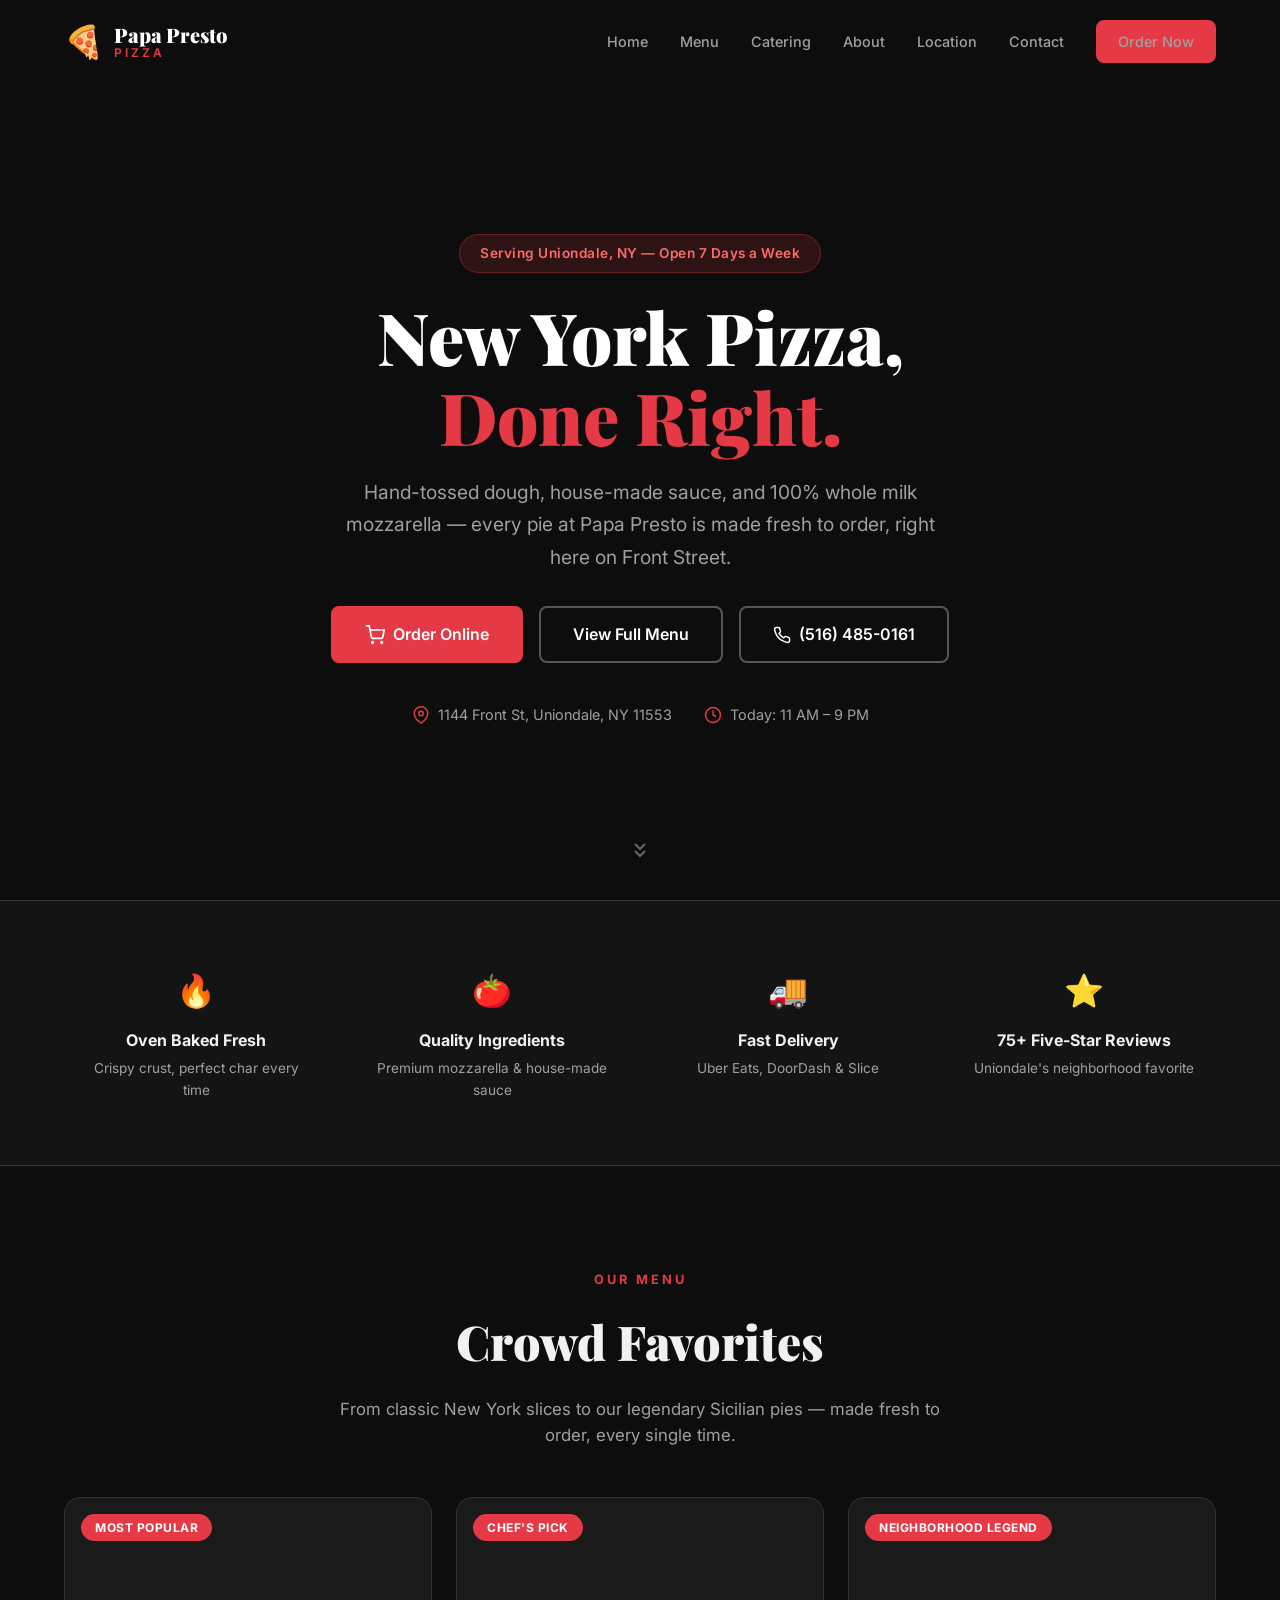
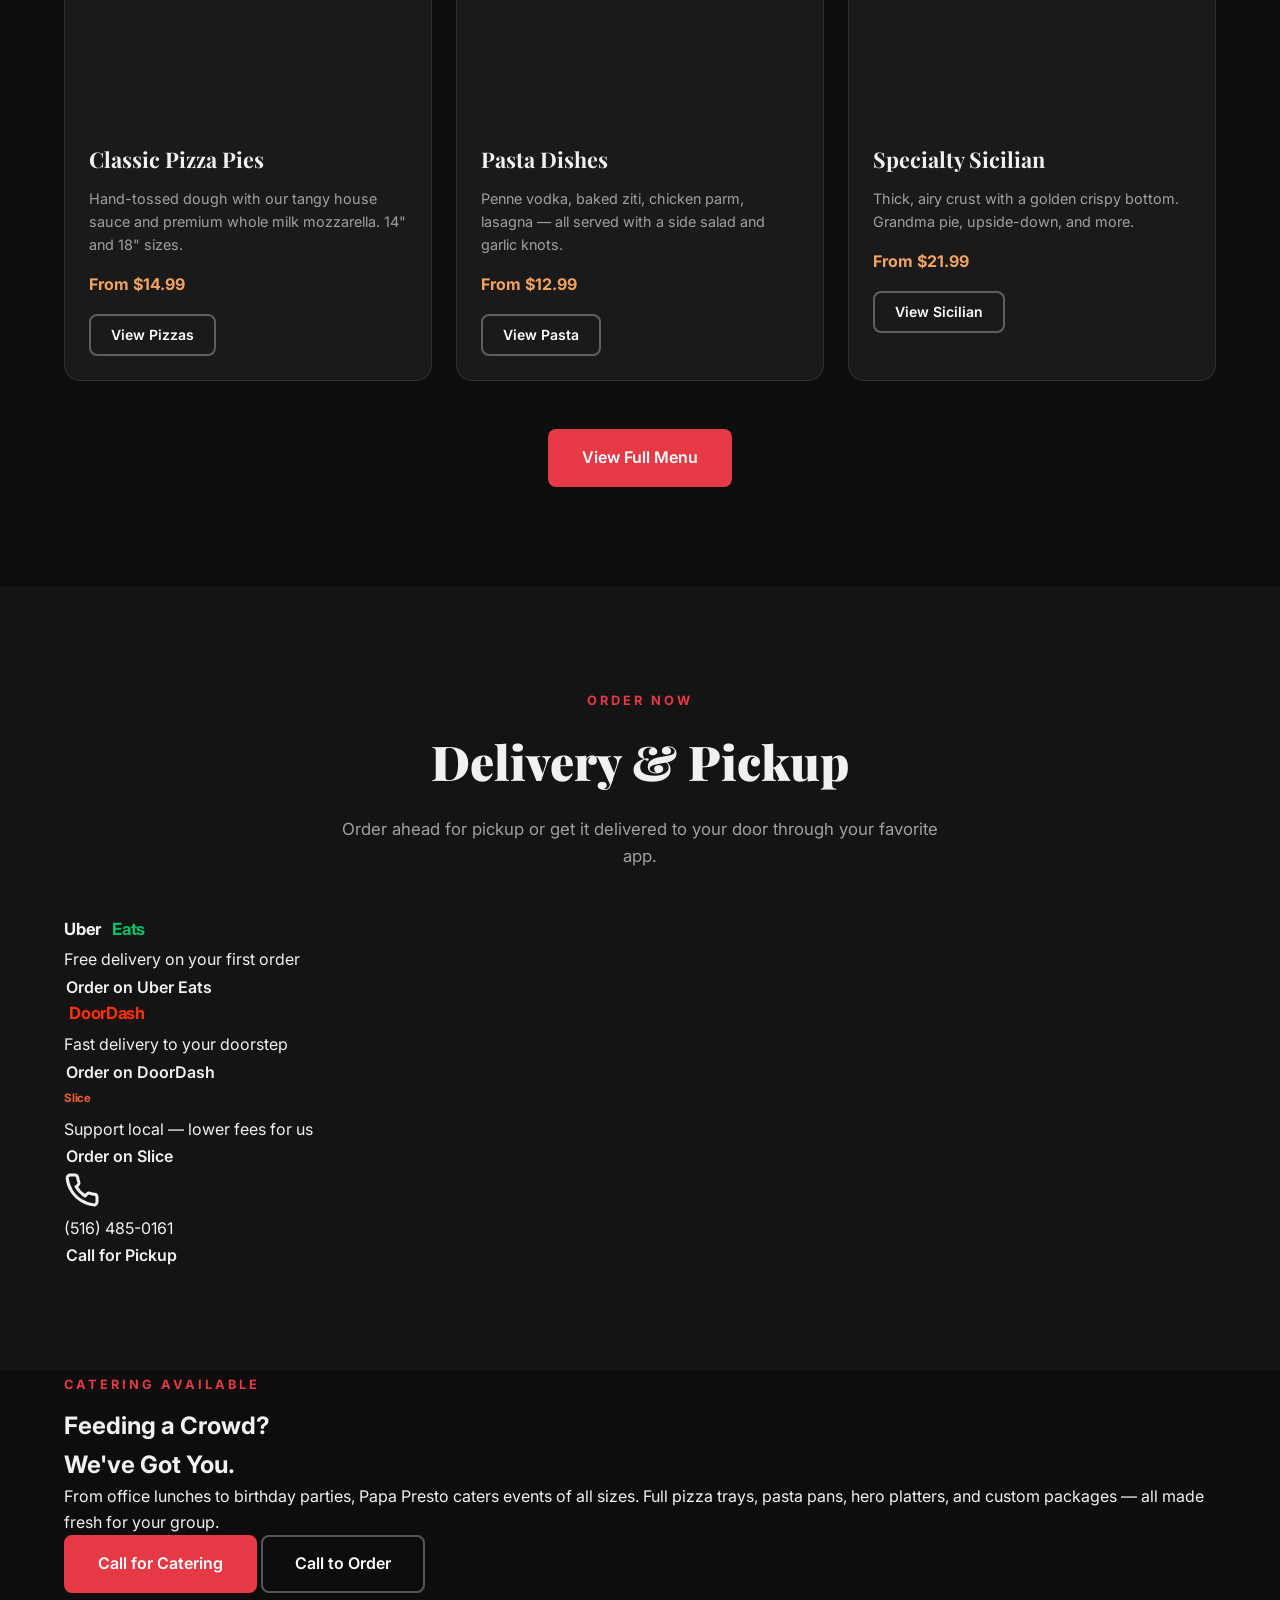
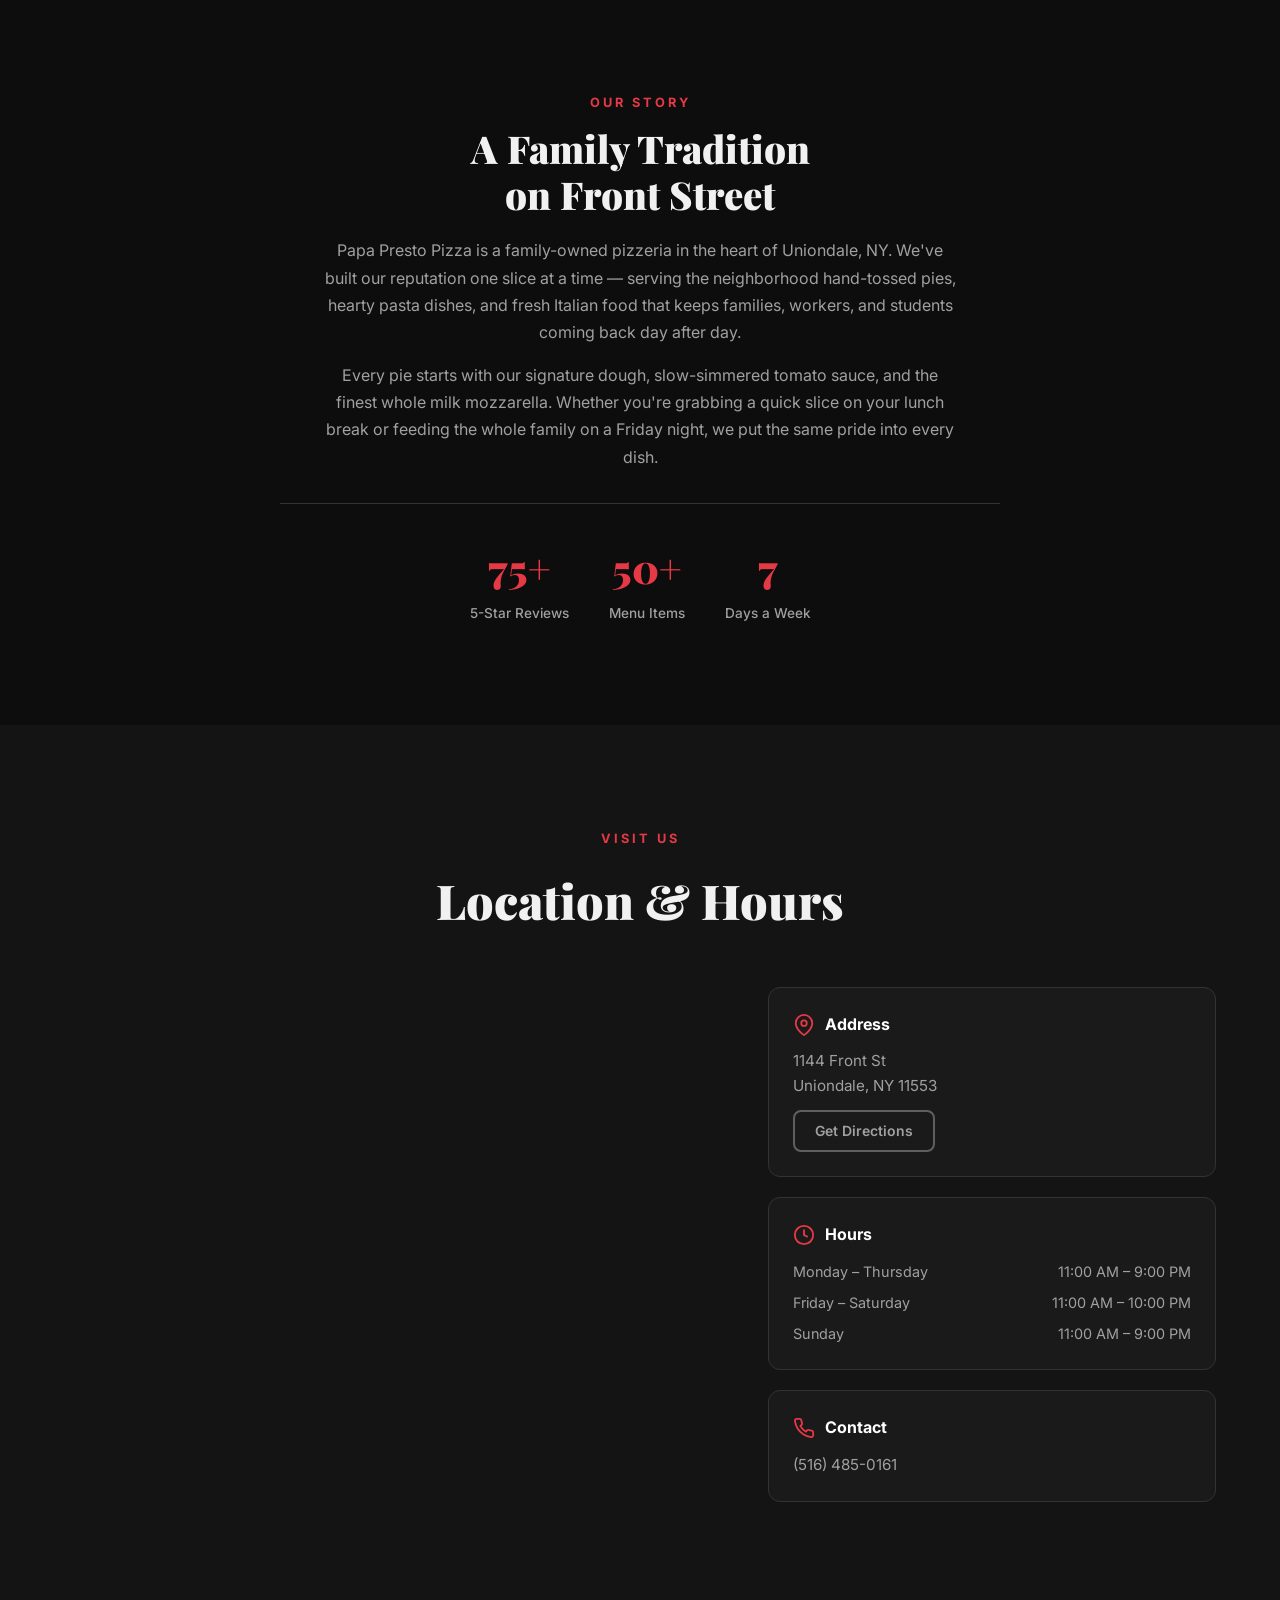
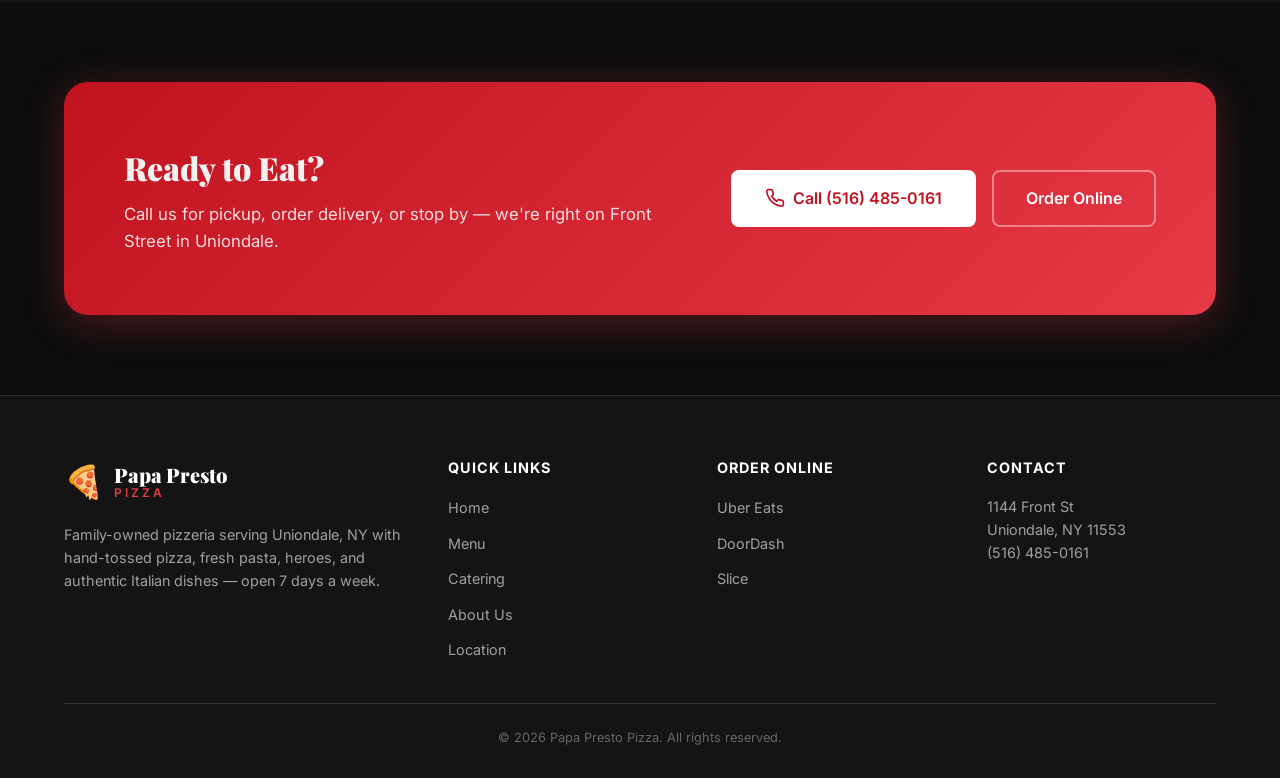
==== index.html @ 97597240 "Use local images for garlic knots, fried calamari, and cheese pizza - Garlic Knots (menu): images/IM" ====
<!DOCTYPE html>
<html lang="en">
<head>
    <meta charset="UTF-8">
    <meta name="viewport" content="width=device-width, initial-scale=1.0">
    <title>Papa Presto Pizza | Best Pizza in Uniondale, NY</title>
    <meta name="description" content="Papa Presto Pizza in Uniondale, NY — hand-tossed pizza, fresh pasta, calzones, heroes & more. Order online for pickup or delivery. Open 7 days a week.">
    <meta name="keywords" content="pizza, Uniondale, NY, Papa Presto, Italian food, delivery, pasta, calzones, heroes, best pizza Long Island, catering Uniondale">
    <meta name="robots" content="index, follow">
    <link rel="canonical" href="https://www.papaprestopizza.com/">

    <!-- Open Graph -->
    <meta property="og:title" content="Papa Presto Pizza | Best Pizza in Uniondale, NY">
    <meta property="og:description" content="Hand-tossed pizza, fresh pasta, and authentic Italian dishes. Order online for pickup or delivery.">
    <meta property="og:type" content="restaurant">
    <meta property="og:url" content="https://www.papaprestopizza.com/">
    <meta property="og:locale" content="en_US">

    <!-- Schema.org structured data -->
    <script type="application/ld+json">
    {
        "@context": "https://schema.org",
        "@type": "Restaurant",
        "name": "Papa Presto Pizza",
        "image": "",
        "address": {
            "@type": "PostalAddress",
            "streetAddress": "1144 Front St",
            "addressLocality": "Uniondale",
            "addressRegion": "NY",
            "postalCode": "11553",
            "addressCountry": "US"
        },
        "telephone": "+1-516-485-0161",
        "url": "https://www.papaprestopizza.com",
        "servesCuisine": ["Pizza", "Italian"],
        "priceRange": "$$",
        "openingHoursSpecification": [
            { "@type": "OpeningHoursSpecification", "dayOfWeek": ["Monday","Tuesday","Wednesday","Thursday"], "opens": "11:00", "closes": "21:00" },
            { "@type": "OpeningHoursSpecification", "dayOfWeek": ["Friday","Saturday"], "opens": "11:00", "closes": "22:00" },
            { "@type": "OpeningHoursSpecification", "dayOfWeek": "Sunday", "opens": "11:00", "closes": "21:00" }
        ],
        "hasMenu": "https://www.papaprestopizza.com/menu.html"
    }
    </script>

    <!-- Fonts -->
    <link rel="preconnect" href="https://fonts.googleapis.com">
    <link rel="preconnect" href="https://fonts.gstatic.com" crossorigin>
    <link href="https://fonts.googleapis.com/css2?family=Playfair+Display:wght@700;900&family=Inter:wght@400;500;600;700&display=swap" rel="stylesheet">

    <link rel="stylesheet" href="css/styles.css">
</head>
<body>

    <!-- Navigation -->
    <nav class="navbar" id="navbar">
        <div class="container nav-container">
            <a href="index.html" class="logo">
                <span class="logo-icon">&#127829;</span>
                <div class="logo-text">
                    <span class="logo-name">Papa Presto</span>
                    <span class="logo-tagline">Pizza</span>
                </div>
            </a>
            <button class="nav-toggle" id="navToggle" aria-label="Toggle navigation">
                <span></span><span></span><span></span>
            </button>
            <ul class="nav-links" id="navLinks">
                <li><a href="#home">Home</a></li>
                <li><a href="menu.html">Menu</a></li>
                <li><a href="catering.html">Catering</a></li>
                <li><a href="#about">About</a></li>
                <li><a href="#location">Location</a></li>
                <li><a href="#contact">Contact</a></li>
                <li><a href="#order" class="btn btn-primary btn-sm">Order Now</a></li>
            </ul>
        </div>
    </nav>

    <!-- Hero Section -->
    <header class="hero" id="home">
        <div class="hero-overlay"></div>
        <div class="container hero-content">
            <span class="hero-badge">Serving Uniondale, NY &mdash; Open 7 Days a Week</span>
            <h1>New York Pizza,<br><span class="text-accent">Done Right.</span></h1>
            <p class="hero-subtitle">Hand-tossed dough, house-made sauce, and 100% whole milk mozzarella &mdash; every pie at Papa Presto is made fresh to order, right here on Front Street.</p>
            <div class="hero-actions">
                <a href="#order" class="btn btn-primary btn-lg">
                    <svg width="20" height="20" viewBox="0 0 24 24" fill="none" stroke="currentColor" stroke-width="2"><circle cx="9" cy="21" r="1"/><circle cx="20" cy="21" r="1"/><path d="M1 1h4l2.68 13.39a2 2 0 0 0 2 1.61h9.72a2 2 0 0 0 2-1.61L23 6H6"/></svg>
                    Order Online
                </a>
                <a href="menu.html" class="btn btn-outline btn-lg">View Full Menu</a>
                <a href="tel:+15164850161" class="btn btn-outline btn-lg btn-phone-hero">
                    <svg width="18" height="18" viewBox="0 0 24 24" fill="none" stroke="currentColor" stroke-width="2"><path d="M22 16.92v3a2 2 0 0 1-2.18 2 19.79 19.79 0 0 1-8.63-3.07 19.5 19.5 0 0 1-6-6 19.79 19.79 0 0 1-3.07-8.67A2 2 0 0 1 4.11 2h3a2 2 0 0 1 2 1.72c.127.96.361 1.903.7 2.81a2 2 0 0 1-.45 2.11L8.09 9.91a16 16 0 0 0 6 6l1.27-1.27a2 2 0 0 1 2.11-.45c.907.339 1.85.573 2.81.7A2 2 0 0 1 22 16.92z"/></svg>
                    (516) 485-0161
                </a>
            </div>
            <div class="hero-info">
                <div class="hero-info-item">
                    <svg width="18" height="18" viewBox="0 0 24 24" fill="none" stroke="currentColor" stroke-width="2"><path d="M21 10c0 7-9 13-9 13s-9-6-9-13a9 9 0 0 1 18 0z"/><circle cx="12" cy="10" r="3"/></svg>
                    <span>1144 Front St, Uniondale, NY 11553</span>
                </div>
                <div class="hero-info-item">
                    <svg width="18" height="18" viewBox="0 0 24 24" fill="none" stroke="currentColor" stroke-width="2"><circle cx="12" cy="12" r="10"/><polyline points="12 6 12 12 16 14"/></svg>
                    <span>Today: 11 AM &ndash; 9 PM</span>
                </div>
            </div>
        </div>
        <div class="hero-scroll">
            <svg width="24" height="24" viewBox="0 0 24 24" fill="none" stroke="currentColor" stroke-width="2"><path d="M7 13l5 5 5-5M7 6l5 5 5-5"/></svg>
        </div>
    </header>

    <!-- Features Strip -->
    <section class="features-strip">
        <div class="container">
            <div class="features-grid">
                <div class="feature-item">
                    <div class="feature-icon">&#128293;</div>
                    <h3>Oven Baked Fresh</h3>
                    <p>Crispy crust, perfect char every time</p>
                </div>
                <div class="feature-item">
                    <div class="feature-icon">&#127813;</div>
                    <h3>Quality Ingredients</h3>
                    <p>Premium mozzarella &amp; house-made sauce</p>
                </div>
                <div class="feature-item">
                    <div class="feature-icon">&#128666;</div>
                    <h3>Fast Delivery</h3>
                    <p>Uber Eats, DoorDash &amp; Slice</p>
                </div>
                <div class="feature-item">
                    <div class="feature-icon">&#11088;</div>
                    <h3>75+ Five-Star Reviews</h3>
                    <p>Uniondale's neighborhood favorite</p>
                </div>
            </div>
        </div>
    </section>

    <!-- Menu Highlights -->
    <section class="menu-highlights" id="menu-highlights">
        <div class="container">
            <div class="section-header">
                <span class="section-label">Our Menu</span>
                <h2>Crowd Favorites</h2>
                <p>From classic New York slices to our legendary Sicilian pies &mdash; made fresh to order, every single time.</p>
            </div>
            <div class="menu-categories">
                <div class="menu-card">
                    <div class="menu-card-image" style="background-image: url('images/IMG_0422.jpeg');">
                        <span class="menu-card-badge">Most Popular</span>
                    </div>
                    <div class="menu-card-body">
                        <h3>Classic Pizza Pies</h3>
                        <p>Hand-tossed dough with our tangy house sauce and premium whole milk mozzarella. 14" and 18" sizes.</p>
                        <span class="menu-card-price">From $14.99</span>
                        <a href="menu.html#pizza" class="btn btn-outline btn-sm">View Pizzas</a>
                    </div>
                </div>
                <div class="menu-card">
                    <div class="menu-card-image" style="background-image: url('https://images.unsplash.com/photo-1563379926898-05f4575a45d8?w=800&q=80');">
                        <span class="menu-card-badge">Chef's Pick</span>
                    </div>
                    <div class="menu-card-body">
                        <h3>Pasta Dishes</h3>
                        <p>Penne vodka, baked ziti, chicken parm, lasagna &mdash; all served with a side salad and garlic knots.</p>
                        <span class="menu-card-price">From $12.99</span>
                        <a href="menu.html#pasta" class="btn btn-outline btn-sm">View Pasta</a>
                    </div>
                </div>
                <div class="menu-card">
                    <div class="menu-card-image" style="background-image: url('https://images.unsplash.com/photo-1593504049359-74330189a345?w=800&q=80');">
                        <span class="menu-card-badge">Neighborhood Legend</span>
                    </div>
                    <div class="menu-card-body">
                        <h3>Specialty Sicilian</h3>
                        <p>Thick, airy crust with a golden crispy bottom. Grandma pie, upside-down, and more.</p>
                        <span class="menu-card-price">From $21.99</span>
                        <a href="menu.html#sicilian" class="btn btn-outline btn-sm">View Sicilian</a>
                    </div>
                </div>
            </div>
            <div class="section-cta">
                <a href="menu.html" class="btn btn-primary btn-lg">View Full Menu</a>
            </div>
        </div>
    </section>

    <!-- Order / Delivery Section -->
    <section class="order-section" id="order">
        <div class="container">
            <div class="section-header">
                <span class="section-label">Order Now</span>
                <h2>Delivery &amp; Pickup</h2>
                <p>Order ahead for pickup or get it delivered to your door through your favorite app.</p>
            </div>
            <div class="delivery-grid">
                <!-- Uber Eats -->
                <a href="https://www.ubereats.com/store/papa-presto-pizza/LBD8Xmi5UZSV1vU9aQ_vgA" target="_blank" rel="noopener noreferrer" class="delivery-card">
                    <div class="delivery-card-logo">
                        <svg viewBox="0 0 200 34" width="130" height="22" fill="currentColor" class="logo-ubereats">
                            <text x="0" y="26" font-family="Inter, Arial, sans-serif" font-weight="700" font-size="26" letter-spacing="-0.5">Uber </text>
                            <text x="74" y="26" font-family="Inter, Arial, sans-serif" font-weight="700" font-size="26" fill="#06C167" letter-spacing="-0.5">Eats</text>
                        </svg>
                    </div>
                    <p class="delivery-card-desc">Free delivery on your first order</p>
                    <span class="btn btn-delivery btn-ubereats">Order on Uber Eats</span>
                </a>
                <!-- DoorDash -->
                <a href="https://www.doordash.com/store/papa-presto-pizza-uniondale-23160508/" target="_blank" rel="noopener noreferrer" class="delivery-card">
                    <div class="delivery-card-logo">
                        <svg viewBox="0 0 200 34" width="140" height="22" fill="currentColor" class="logo-doordash">
                            <text x="0" y="26" font-family="Inter, Arial, sans-serif" font-weight="700" font-size="26" fill="#FF3008" letter-spacing="-0.5">DoorDash</text>
                        </svg>
                    </div>
                    <p class="delivery-card-desc">Fast delivery to your doorstep</p>
                    <span class="btn btn-delivery btn-doordash">Order on DoorDash</span>
                </a>
                <!-- Slice -->
                <a href="https://slicelife.com/restaurants/ny/uniondale/11553/papa-presto-pizza/menu" target="_blank" rel="noopener noreferrer" class="delivery-card">
                    <div class="delivery-card-logo">
                        <svg viewBox="0 0 200 34" width="90" height="22" fill="currentColor" class="logo-slice">
                            <text x="0" y="26" font-family="Inter, Arial, sans-serif" font-weight="700" font-size="26" fill="#E8602C" letter-spacing="-0.5">Slice</text>
                        </svg>
                    </div>
                    <p class="delivery-card-desc">Support local &mdash; lower fees for us</p>
                    <span class="btn btn-delivery btn-slice">Order on Slice</span>
                </a>
                <!-- Call / Pickup -->
                <a href="tel:+15164850161" class="delivery-card delivery-card--phone">
                    <div class="delivery-card-logo">
                        <svg width="36" height="36" viewBox="0 0 24 24" fill="none" stroke="currentColor" stroke-width="2" class="logo-phone"><path d="M22 16.92v3a2 2 0 0 1-2.18 2 19.79 19.79 0 0 1-8.63-3.07 19.5 19.5 0 0 1-6-6 19.79 19.79 0 0 1-3.07-8.67A2 2 0 0 1 4.11 2h3a2 2 0 0 1 2 1.72c.127.96.361 1.903.7 2.81a2 2 0 0 1-.45 2.11L8.09 9.91a16 16 0 0 0 6 6l1.27-1.27a2 2 0 0 1 2.11-.45c.907.339 1.85.573 2.81.7A2 2 0 0 1 22 16.92z"/></svg>
                    </div>
                    <p class="delivery-card-phone-number">(516) 485-0161</p>
                    <span class="btn btn-delivery btn-phone">Call for Pickup</span>
                </a>
            </div>
        </div>
    </section>

    <!-- Catering Highlight -->
    <section class="catering-highlight">
        <div class="container">
            <div class="catering-highlight-inner">
                <div class="catering-highlight-img" style="background-image: url('https://images.unsplash.com/photo-1504754524776-8f4f37790ca0?w=900&q=80');"></div>
                <div class="catering-highlight-content">
                    <span class="section-label">Catering Available</span>
                    <h2>Feeding a Crowd?<br>We've Got You.</h2>
                    <p>From office lunches to birthday parties, Papa Presto caters events of all sizes. Full pizza trays, pasta pans, hero platters, and custom packages &mdash; all made fresh for your group.</p>
                    <div class="catering-highlight-actions">
                        <a href="tel:+15164850161" class="btn btn-primary btn-lg">Call for Catering</a>
                        <a href="tel:+15164850161" class="btn btn-outline btn-lg">Call to Order</a>
                    </div>
                </div>
            </div>
        </div>
    </section>

    <!-- About Section -->
    <section class="about-section" id="about">
        <div class="container">
            <div class="about-content about-content--centered">
                <span class="section-label">Our Story</span>
                <h2>A Family Tradition<br>on Front Street</h2>
                <p>Papa Presto Pizza is a family-owned pizzeria in the heart of Uniondale, NY. We've built our reputation one slice at a time &mdash; serving the neighborhood hand-tossed pies, hearty pasta dishes, and fresh Italian food that keeps families, workers, and students coming back day after day.</p>
                <p>Every pie starts with our signature dough, slow-simmered tomato sauce, and the finest whole milk mozzarella. Whether you're grabbing a quick slice on your lunch break or feeding the whole family on a Friday night, we put the same pride into every dish.</p>
                <div class="about-stats">
                    <div class="stat">
                        <span class="stat-number">75+</span>
                        <span class="stat-label">5-Star Reviews</span>
                    </div>
                    <div class="stat">
                        <span class="stat-number">50+</span>
                        <span class="stat-label">Menu Items</span>
                    </div>
                    <div class="stat">
                        <span class="stat-number">7</span>
                        <span class="stat-label">Days a Week</span>
                    </div>
                </div>
            </div>
        </div>
    </section>

    <!-- Location & Hours -->
    <section class="location-section" id="location">
        <div class="container">
            <div class="section-header">
                <span class="section-label">Visit Us</span>
                <h2>Location &amp; Hours</h2>
            </div>
            <div class="location-grid">
                <div class="location-map">
                    <iframe
                        src="https://www.google.com/maps/embed?pb=!1m18!1m12!1m3!1d3022.8!2d-73.5935!3d40.7005!2m3!1f0!2f0!3f0!3m2!1i1024!2i768!4f13.1!3m3!1m2!1s0x89c27e3c2b4c1a3d%3A0x4e2f2b3c4d5e6f7a!2s1144+Front+St%2C+Uniondale%2C+NY+11553!5e0!3m2!1sen!2sus!4v1700000000000!5m2!1sen!2sus"
                        width="100%" height="100%" style="border:0; border-radius: 16px;" allowfullscreen="" loading="lazy"
                        referrerpolicy="no-referrer-when-downgrade"
                        title="Papa Presto Pizza location on Google Maps">
                    </iframe>
                </div>
                <div class="location-info">
                    <div class="info-card">
                        <h3>
                            <svg width="22" height="22" viewBox="0 0 24 24" fill="none" stroke="currentColor" stroke-width="2"><path d="M21 10c0 7-9 13-9 13s-9-6-9-13a9 9 0 0 1 18 0z"/><circle cx="12" cy="10" r="3"/></svg>
                            Address
                        </h3>
                        <p>1144 Front St<br>Uniondale, NY 11553</p>
                        <a href="https://www.google.com/maps/dir//1144+Front+St,+Uniondale,+NY+11553" target="_blank" rel="noopener noreferrer" class="btn btn-outline btn-sm">Get Directions</a>
                    </div>
                    <div class="info-card">
                        <h3>
                            <svg width="22" height="22" viewBox="0 0 24 24" fill="none" stroke="currentColor" stroke-width="2"><circle cx="12" cy="12" r="10"/><polyline points="12 6 12 12 16 14"/></svg>
                            Hours
                        </h3>
                        <div class="hours-list">
                            <div class="hours-row">
                                <span>Monday &ndash; Thursday</span>
                                <span>11:00 AM &ndash; 9:00 PM</span>
                            </div>
                            <div class="hours-row">
                                <span>Friday &ndash; Saturday</span>
                                <span>11:00 AM &ndash; 10:00 PM</span>
                            </div>
                            <div class="hours-row">
                                <span>Sunday</span>
                                <span>11:00 AM &ndash; 9:00 PM</span>
                            </div>
                        </div>
                    </div>
                    <div class="info-card">
                        <h3>
                            <svg width="22" height="22" viewBox="0 0 24 24" fill="none" stroke="currentColor" stroke-width="2"><path d="M22 16.92v3a2 2 0 0 1-2.18 2 19.79 19.79 0 0 1-8.63-3.07 19.5 19.5 0 0 1-6-6 19.79 19.79 0 0 1-3.07-8.67A2 2 0 0 1 4.11 2h3a2 2 0 0 1 2 1.72c.127.96.361 1.903.7 2.81a2 2 0 0 1-.45 2.11L8.09 9.91a16 16 0 0 0 6 6l1.27-1.27a2 2 0 0 1 2.11-.45c.907.339 1.85.573 2.81.7A2 2 0 0 1 22 16.92z"/></svg>
                            Contact
                        </h3>
                        <p><a href="tel:+15164850161">(516) 485-0161</a></p>
                    </div>
                </div>
            </div>
        </div>
    </section>

    <!-- Contact CTA -->
    <section class="contact-section" id="contact">
        <div class="container">
            <div class="contact-banner">
                <div class="contact-banner-content">
                    <h2>Ready to Eat?</h2>
                    <p>Call us for pickup, order delivery, or stop by &mdash; we're right on Front Street in Uniondale.</p>
                </div>
                <div class="contact-banner-actions">
                    <a href="tel:+15164850161" class="btn btn-primary btn-lg">
                        <svg width="20" height="20" viewBox="0 0 24 24" fill="none" stroke="currentColor" stroke-width="2"><path d="M22 16.92v3a2 2 0 0 1-2.18 2 19.79 19.79 0 0 1-8.63-3.07 19.5 19.5 0 0 1-6-6 19.79 19.79 0 0 1-3.07-8.67A2 2 0 0 1 4.11 2h3a2 2 0 0 1 2 1.72c.127.96.361 1.903.7 2.81a2 2 0 0 1-.45 2.11L8.09 9.91a16 16 0 0 0 6 6l1.27-1.27a2 2 0 0 1 2.11-.45c.907.339 1.85.573 2.81.7A2 2 0 0 1 22 16.92z"/></svg>
                        Call (516) 485-0161
                    </a>
                    <a href="#order" class="btn btn-outline btn-lg">Order Online</a>
                </div>
            </div>
        </div>
    </section>

    <!-- Footer -->
    <footer class="footer">
        <div class="container">
            <div class="footer-grid">
                <div class="footer-brand">
                    <a href="index.html" class="logo">
                        <span class="logo-icon">&#127829;</span>
                        <div class="logo-text">
                            <span class="logo-name">Papa Presto</span>
                            <span class="logo-tagline">Pizza</span>
                        </div>
                    </a>
                    <p>Family-owned pizzeria serving Uniondale, NY with hand-tossed pizza, fresh pasta, heroes, and authentic Italian dishes &mdash; open 7 days a week.</p>
                </div>
                <div class="footer-links">
                    <h4>Quick Links</h4>
                    <ul>
                        <li><a href="index.html">Home</a></li>
                        <li><a href="menu.html">Menu</a></li>
                        <li><a href="catering.html">Catering</a></li>
                        <li><a href="#about">About Us</a></li>
                        <li><a href="#location">Location</a></li>
                    </ul>
                </div>
                <div class="footer-links">
                    <h4>Order Online</h4>
                    <ul>
                        <li><a href="https://www.ubereats.com/store/papa-presto-pizza/LBD8Xmi5UZSV1vU9aQ_vgA" target="_blank" rel="noopener noreferrer">Uber Eats</a></li>
                        <li><a href="https://www.doordash.com/store/papa-presto-pizza-uniondale-23160508/" target="_blank" rel="noopener noreferrer">DoorDash</a></li>
                        <li><a href="https://slicelife.com/restaurants/ny/uniondale/11553/papa-presto-pizza/menu" target="_blank" rel="noopener noreferrer">Slice</a></li>
                    </ul>
                </div>
                <div class="footer-contact">
                    <h4>Contact</h4>
                    <p>1144 Front St<br>Uniondale, NY 11553</p>
                    <p><a href="tel:+15164850161">(516) 485-0161</a></p>
                </div>
            </div>
            <div class="footer-bottom">
                <p>&copy; 2026 Papa Presto Pizza. All rights reserved.</p>
            </div>
        </div>
    </footer>

    <script src="js/main.js"></script>
</body>
</html>
---- css/styles.css ----
/* ============================================
   Papa Presto Pizza — Modern Dark + Red Theme
   ============================================ */

/* --- CSS Variables --- */
:root {
    --color-bg: #0d0d0d;
    --color-bg-alt: #141414;
    --color-bg-card: #1a1a1a;
    --color-bg-elevated: #222222;
    --color-surface: #2a2a2a;
    --color-primary: #e63946;
    --color-primary-dark: #c1121f;
    --color-primary-light: #ff6b6b;
    --color-accent: #f4a261;
    --color-text: #f1f1f1;
    --color-text-muted: #a0a0a0;
    --color-text-dim: #666666;
    --color-border: #333333;
    --color-white: #ffffff;

    --font-display: 'Playfair Display', Georgia, serif;
    --font-body: 'Inter', -apple-system, BlinkMacSystemFont, sans-serif;

    --radius-sm: 8px;
    --radius-md: 12px;
    --radius-lg: 16px;
    --radius-xl: 24px;

    --shadow-sm: 0 2px 8px rgba(0,0,0,0.3);
    --shadow-md: 0 4px 20px rgba(0,0,0,0.4);
    --shadow-lg: 0 8px 40px rgba(0,0,0,0.5);
    --shadow-glow: 0 0 30px rgba(230,57,70,0.15);

    --transition: 0.3s cubic-bezier(0.4, 0, 0.2, 1);
}

/* --- Reset & Base --- */
*, *::before, *::after {
    margin: 0;
    padding: 0;
    box-sizing: border-box;
}

html {
    scroll-behavior: smooth;
    scroll-padding-top: 80px;
}

body {
    font-family: var(--font-body);
    background: var(--color-bg);
    color: var(--color-text);
    line-height: 1.6;
    -webkit-font-smoothing: antialiased;
    overflow-x: hidden;
}

a {
    color: inherit;
    text-decoration: none;
    transition: color var(--transition);
}

img {
    max-width: 100%;
    display: block;
}

ul { list-style: none; }

.container {
    max-width: 1200px;
    margin: 0 auto;
    padding: 0 24px;
}

/* --- Buttons --- */
.btn {
    display: inline-flex;
    align-items: center;
    gap: 8px;
    font-family: var(--font-body);
    font-weight: 600;
    border: 2px solid transparent;
    border-radius: var(--radius-sm);
    cursor: pointer;
    transition: all var(--transition);
    text-align: center;
    white-space: nowrap;
}

.btn-sm {
    padding: 8px 20px;
    font-size: 0.875rem;
}

.btn-lg {
    padding: 14px 32px;
    font-size: 1rem;
}

.btn-primary {
    background: var(--color-primary);
    color: var(--color-white);
    border-color: var(--color-primary);
}

.btn-primary:hover {
    background: var(--color-primary-dark);
    border-color: var(--color-primary-dark);
    transform: translateY(-2px);
    box-shadow: 0 4px 20px rgba(230, 57, 70, 0.4);
}

.btn-outline {
    background: transparent;
    color: var(--color-white);
    border-color: rgba(255,255,255,0.3);
}

.btn-outline:hover {
    border-color: var(--color-primary);
    color: var(--color-primary);
    transform: translateY(-2px);
}

/* --- Navigation --- */
.navbar {
    position: fixed;
    top: 0;
    left: 0;
    right: 0;
    z-index: 1000;
    padding: 16px 0;
    transition: all var(--transition);
}

.navbar.scrolled,
.navbar--solid {
    background: rgba(13, 13, 13, 0.95);
    backdrop-filter: blur(20px);
    -webkit-backdrop-filter: blur(20px);
    padding: 10px 0;
    box-shadow: 0 2px 20px rgba(0,0,0,0.5);
}

.nav-container {
    display: flex;
    align-items: center;
    justify-content: space-between;
}

.logo {
    display: flex;
    align-items: center;
    gap: 10px;
    z-index: 1001;
}

.logo-icon {
    font-size: 2rem;
}

.logo-text {
    display: flex;
    flex-direction: column;
    line-height: 1.1;
}

.logo-name {
    font-family: var(--font-display);
    font-weight: 900;
    font-size: 1.25rem;
    color: var(--color-white);
}

.logo-tagline {
    font-size: 0.75rem;
    font-weight: 600;
    color: var(--color-primary);
    text-transform: uppercase;
    letter-spacing: 3px;
}

.nav-links {
    display: flex;
    align-items: center;
    gap: 32px;
}

.nav-links a {
    font-size: 0.9rem;
    font-weight: 500;
    color: var(--color-text-muted);
    transition: color var(--transition);
    position: relative;
}

.nav-links a:hover,
.nav-links a.active {
    color: var(--color-white);
}

.nav-links a:not(.btn)::after {
    content: '';
    position: absolute;
    bottom: -4px;
    left: 0;
    width: 0;
    height: 2px;
    background: var(--color-primary);
    transition: width var(--transition);
}

.nav-links a:not(.btn):hover::after,
.nav-links a.active::after {
    width: 100%;
}

.nav-toggle {
    display: none;
    flex-direction: column;
    gap: 5px;
    background: none;
    border: none;
    cursor: pointer;
    padding: 4px;
    z-index: 1001;
}

.nav-toggle span {
    width: 24px;
    height: 2px;
    background: var(--color-white);
    transition: all var(--transition);
    border-radius: 2px;
}

.nav-toggle.active span:nth-child(1) {
    transform: rotate(45deg) translate(5px, 5px);
}

.nav-toggle.active span:nth-child(2) {
    opacity: 0;
}

.nav-toggle.active span:nth-child(3) {
    transform: rotate(-45deg) translate(5px, -5px);
}

/* --- Hero Section --- */
.hero {
    position: relative;
    min-height: 100vh;
    display: flex;
    align-items: center;
    justify-content: center;
    background: url('https://images.unsplash.com/photo-1513104890138-7c749659a591?w=1920&q=80') center/cover no-repeat;
    overflow: hidden;
}

.hero-overlay {
    position: absolute;
    inset: 0;
    background: linear-gradient(
        180deg,
        rgba(13, 13, 13, 0.7) 0%,
        rgba(13, 13, 13, 0.5) 40%,
        rgba(13, 13, 13, 0.85) 100%
    );
}

.hero-content {
    position: relative;
    text-align: center;
    max-width: 800px;
    padding: 120px 24px 60px;
}

.hero-badge {
    display: inline-block;
    padding: 8px 20px;
    background: rgba(230, 57, 70, 0.15);
    border: 1px solid rgba(230, 57, 70, 0.3);
    border-radius: 50px;
    font-size: 0.85rem;
    font-weight: 600;
    color: var(--color-primary-light);
    margin-bottom: 24px;
    letter-spacing: 0.5px;
}

.hero h1 {
    font-family: var(--font-display);
    font-size: clamp(2.5rem, 6vw, 4.5rem);
    font-weight: 900;
    line-height: 1.1;
    margin-bottom: 20px;
    color: var(--color-white);
}

.text-accent {
    color: var(--color-primary);
}

.hero-subtitle {
    font-size: clamp(1rem, 2vw, 1.2rem);
    color: var(--color-text-muted);
    max-width: 600px;
    margin: 0 auto 32px;
    line-height: 1.7;
}

.hero-actions {
    display: flex;
    gap: 16px;
    justify-content: center;
    flex-wrap: wrap;
    margin-bottom: 40px;
}

.hero-info {
    display: flex;
    gap: 32px;
    justify-content: center;
    flex-wrap: wrap;
}

.hero-info-item {
    display: flex;
    align-items: center;
    gap: 8px;
    color: var(--color-text-muted);
    font-size: 0.9rem;
}

.hero-info-item a {
    color: var(--color-text-muted);
}

.hero-info-item a:hover {
    color: var(--color-primary-light);
}

.hero-info-item svg {
    color: var(--color-primary);
    flex-shrink: 0;
}

.hero-scroll {
    position: absolute;
    bottom: 30px;
    left: 50%;
    transform: translateX(-50%);
    animation: bounce 2s infinite;
    color: var(--color-text-dim);
}

@keyframes bounce {
    0%, 100% { transform: translateX(-50%) translateY(0); }
    50% { transform: translateX(-50%) translateY(8px); }
}

/* --- Page Hero (Menu page) --- */
.page-hero {
    position: relative;
    padding: 160px 0 80px;
    text-align: center;
    background: url('https://images.unsplash.com/photo-1565299624946-b28f40a0ae38?w=1920&q=80') center/cover no-repeat;
}

.page-hero .hero-overlay {
    background: linear-gradient(
        180deg,
        rgba(13, 13, 13, 0.8) 0%,
        rgba(13, 13, 13, 0.9) 100%
    );
}

.page-hero .container {
    position: relative;
}

.page-hero h1 {
    font-family: var(--font-display);
    font-size: clamp(2.5rem, 5vw, 3.5rem);
    font-weight: 900;
    margin-bottom: 12px;
}

.page-hero p {
    color: var(--color-text-muted);
    font-size: 1.1rem;
}

/* --- Features Strip --- */
.features-strip {
    background: var(--color-bg-alt);
    border-top: 1px solid var(--color-border);
    border-bottom: 1px solid var(--color-border);
    padding: 48px 0;
}

.features-grid {
    display: grid;
    grid-template-columns: repeat(4, 1fr);
    gap: 32px;
    text-align: center;
}

.feature-item {
    padding: 16px;
}

.feature-icon {
    font-size: 2rem;
    margin-bottom: 12px;
}

.feature-item h3 {
    font-size: 1rem;
    font-weight: 700;
    margin-bottom: 4px;
}

.feature-item p {
    font-size: 0.85rem;
    color: var(--color-text-muted);
}

/* --- Section Styles --- */
.section-header {
    text-align: center;
    margin-bottom: 48px;
}

.section-label {
    display: inline-block;
    font-size: 0.8rem;
    font-weight: 700;
    text-transform: uppercase;
    letter-spacing: 3px;
    color: var(--color-primary);
    margin-bottom: 12px;
}

.section-header h2 {
    font-family: var(--font-display);
    font-size: clamp(2rem, 4vw, 3rem);
    font-weight: 900;
    margin-bottom: 16px;
}

.section-header p {
    color: var(--color-text-muted);
    max-width: 600px;
    margin: 0 auto;
    font-size: 1.05rem;
}

/* --- Menu Highlights (Homepage) --- */
.menu-highlights {
    padding: 100px 0;
}

.menu-categories {
    display: grid;
    grid-template-columns: repeat(3, 1fr);
    gap: 24px;
    margin-bottom: 48px;
}

.menu-card {
    background: var(--color-bg-card);
    border-radius: var(--radius-lg);
    overflow: hidden;
    border: 1px solid var(--color-border);
    transition: all var(--transition);
}

.menu-card:hover {
    transform: translateY(-8px);
    box-shadow: var(--shadow-glow);
    border-color: rgba(230, 57, 70, 0.3);
}

.menu-card-image {
    height: 220px;
    background-size: cover;
    background-position: center;
    position: relative;
}

.menu-card-badge {
    position: absolute;
    top: 16px;
    left: 16px;
    background: var(--color-primary);
    color: var(--color-white);
    padding: 4px 14px;
    border-radius: 50px;
    font-size: 0.75rem;
    font-weight: 700;
    text-transform: uppercase;
    letter-spacing: 0.5px;
}

.menu-card-body {
    padding: 24px;
}

.menu-card-body h3 {
    font-family: var(--font-display);
    font-size: 1.35rem;
    margin-bottom: 10px;
}

.menu-card-body p {
    color: var(--color-text-muted);
    font-size: 0.9rem;
    margin-bottom: 16px;
    line-height: 1.6;
}

.menu-card-price {
    display: block;
    font-size: 1rem;
    font-weight: 700;
    color: var(--color-accent);
    margin-bottom: 16px;
}

.section-cta {
    text-align: center;
}

/* --- Order Section --- */
.order-section {
    padding: 100px 0;
    background: var(--color-bg-alt);
}

.order-grid {
    display: grid;
    grid-template-columns: repeat(4, 1fr);
    gap: 20px;
}

.order-card {
    display: flex;
    flex-direction: column;
    align-items: center;
    gap: 16px;
    padding: 40px 24px;
    background: var(--color-bg-card);
    border: 1px solid var(--color-border);
    border-radius: var(--radius-lg);
    text-align: center;
    transition: all var(--transition);
}

.order-card:hover {
    transform: translateY(-6px);
    box-shadow: var(--shadow-md);
}

.order-card--ubereats:hover { border-color: #06c167; }
.order-card--doordash:hover { border-color: #ff3008; }
.order-card--slice:hover { border-color: #ff6b35; }
.order-card--phone:hover { border-color: var(--color-primary); }

.order-card-icon {
    width: 64px;
    height: 64px;
    display: flex;
    align-items: center;
    justify-content: center;
    border-radius: 50%;
    background: var(--color-surface);
    color: var(--color-text-muted);
    transition: all var(--transition);
}

.order-card--ubereats:hover .order-card-icon { background: rgba(6,193,103,0.15); color: #06c167; }
.order-card--doordash:hover .order-card-icon { background: rgba(255,48,8,0.15); color: #ff3008; }
.order-card--slice:hover .order-card-icon { background: rgba(255,107,53,0.15); color: #ff6b35; }
.order-card--phone:hover .order-card-icon { background: rgba(230,57,70,0.15); color: var(--color-primary); }

.order-card-name {
    font-size: 1.15rem;
    font-weight: 700;
}

.order-card-cta {
    font-size: 0.85rem;
    font-weight: 600;
    color: var(--color-text-muted);
    transition: color var(--transition);
}

.order-card:hover .order-card-cta {
    color: var(--color-white);
}

/* --- About Section --- */
.about-section {
    padding: 100px 0;
}

.about-content .section-label {
    display: block;
    margin-bottom: 12px;
}

.about-content h2 {
    font-family: var(--font-display);
    font-size: clamp(2rem, 3vw, 2.75rem);
    font-weight: 900;
    margin-bottom: 20px;
    line-height: 1.2;
}

.about-content p {
    color: var(--color-text-muted);
    margin-bottom: 16px;
    line-height: 1.7;
}

.about-content--centered {
    max-width: 720px;
    margin: 0 auto;
    text-align: center;
}

.about-content--centered p {
    max-width: 640px;
    margin-left: auto;
    margin-right: auto;
    margin-bottom: 16px;
}

.about-content--centered .about-stats {
    justify-content: center;
}

.about-stats {
    display: flex;
    gap: 40px;
    margin-top: 32px;
    padding-top: 32px;
    border-top: 1px solid var(--color-border);
}

.stat {
    text-align: center;
}

.stat-number {
    display: block;
    font-family: var(--font-display);
    font-size: 2.5rem;
    font-weight: 900;
    color: var(--color-primary);
}

.stat-label {
    font-size: 0.85rem;
    color: var(--color-text-muted);
    font-weight: 500;
}

/* --- Location Section --- */
.location-section {
    padding: 100px 0;
    background: var(--color-bg-alt);
}

.location-grid {
    display: grid;
    grid-template-columns: 1.2fr 0.8fr;
    gap: 32px;
    min-height: 450px;
}

.location-map {
    border-radius: var(--radius-lg);
    overflow: hidden;
    min-height: 400px;
}

.location-map iframe {
    width: 100%;
    height: 100%;
    min-height: 400px;
}

.location-info {
    display: flex;
    flex-direction: column;
    gap: 20px;
}

.info-card {
    background: var(--color-bg-card);
    border: 1px solid var(--color-border);
    border-radius: var(--radius-md);
    padding: 24px;
}

.info-card h3 {
    display: flex;
    align-items: center;
    gap: 10px;
    font-size: 1rem;
    font-weight: 700;
    margin-bottom: 12px;
    color: var(--color-white);
}

.info-card h3 svg {
    color: var(--color-primary);
}

.info-card p {
    color: var(--color-text-muted);
    font-size: 0.95rem;
    line-height: 1.6;
}

.info-card a {
    color: var(--color-text-muted);
}

.info-card a:hover {
    color: var(--color-primary-light);
}

.info-card .btn {
    margin-top: 12px;
}

.hours-list {
    display: flex;
    flex-direction: column;
    gap: 8px;
}

.hours-row {
    display: flex;
    justify-content: space-between;
    font-size: 0.9rem;
    color: var(--color-text-muted);
}

/* --- Contact Banner --- */
.contact-section {
    padding: 80px 0;
}

.contact-banner {
    display: flex;
    align-items: center;
    justify-content: space-between;
    gap: 40px;
    background: linear-gradient(135deg, var(--color-primary-dark), var(--color-primary));
    border-radius: var(--radius-xl);
    padding: 60px;
    box-shadow: 0 8px 40px rgba(230, 57, 70, 0.3);
}

.contact-banner h2 {
    font-family: var(--font-display);
    font-size: 2rem;
    font-weight: 900;
    margin-bottom: 8px;
}

.contact-banner p {
    color: rgba(255,255,255,0.85);
    font-size: 1.05rem;
}

.contact-banner-actions {
    display: flex;
    gap: 16px;
    flex-shrink: 0;
}

.contact-banner .btn-primary {
    background: var(--color-white);
    color: var(--color-primary-dark);
    border-color: var(--color-white);
}

.contact-banner .btn-primary:hover {
    background: var(--color-bg);
    color: var(--color-white);
    border-color: var(--color-bg);
}

.contact-banner .btn-outline {
    border-color: rgba(255,255,255,0.4);
    color: var(--color-white);
}

.contact-banner .btn-outline:hover {
    border-color: var(--color-white);
    background: rgba(255,255,255,0.1);
}

/* --- Footer --- */
.footer {
    background: var(--color-bg-alt);
    border-top: 1px solid var(--color-border);
    padding: 60px 0 30px;
}

.footer-grid {
    display: grid;
    grid-template-columns: 1.5fr 1fr 1fr 1fr;
    gap: 40px;
    margin-bottom: 40px;
}

.footer-brand p {
    color: var(--color-text-muted);
    margin-top: 16px;
    font-size: 0.9rem;
    line-height: 1.6;
}

.footer-links h4,
.footer-contact h4 {
    font-size: 0.9rem;
    font-weight: 700;
    text-transform: uppercase;
    letter-spacing: 1px;
    color: var(--color-white);
    margin-bottom: 16px;
}

.footer-links ul {
    display: flex;
    flex-direction: column;
    gap: 10px;
}

.footer-links a {
    font-size: 0.9rem;
    color: var(--color-text-muted);
}

.footer-links a:hover {
    color: var(--color-primary-light);
}

.footer-contact p {
    color: var(--color-text-muted);
    font-size: 0.9rem;
    line-height: 1.6;
}

.footer-contact a:hover {
    color: var(--color-primary-light);
}

.footer-bottom {
    border-top: 1px solid var(--color-border);
    padding-top: 24px;
    text-align: center;
}

.footer-bottom p {
    font-size: 0.8rem;
    color: var(--color-text-dim);
}

/* ============================================
   Menu Page Styles
   ============================================ */

.menu-filter-bar {
    background: var(--color-bg-alt);
    border-bottom: 1px solid var(--color-border);
    padding: 16px 0;
    position: sticky;
    top: 60px;
    z-index: 100;
}

.menu-filters {
    display: flex;
    gap: 8px;
    overflow-x: auto;
    padding-bottom: 4px;
    -webkit-overflow-scrolling: touch;
    scrollbar-width: none;
}

.menu-filters::-webkit-scrollbar {
    display: none;
}

.filter-btn {
    padding: 8px 20px;
    background: var(--color-bg-card);
    border: 1px solid var(--color-border);
    border-radius: 50px;
    color: var(--color-text-muted);
    font-family: var(--font-body);
    font-size: 0.85rem;
    font-weight: 600;
    cursor: pointer;
    transition: all var(--transition);
    white-space: nowrap;
    flex-shrink: 0;
}

.filter-btn:hover {
    border-color: var(--color-primary);
    color: var(--color-primary);
}

.filter-btn.active {
    background: var(--color-primary);
    border-color: var(--color-primary);
    color: var(--color-white);
}

.menu-page {
    padding: 60px 0 80px;
}

.menu-section {
    margin-bottom: 64px;
}

.menu-section.hidden {
    display: none;
}

.menu-section-header {
    margin-bottom: 24px;
    padding-bottom: 16px;
    border-bottom: 2px solid var(--color-primary);
}

.menu-section-header h2 {
    font-family: var(--font-display);
    font-size: 1.75rem;
    font-weight: 900;
    margin-bottom: 4px;
}

.menu-section-header p {
    color: var(--color-text-muted);
    font-size: 0.9rem;
}

.menu-grid {
    display: grid;
    grid-template-columns: repeat(2, 1fr);
    gap: 12px;
}

.menu-item {
    display: flex;
    justify-content: space-between;
    align-items: flex-start;
    gap: 16px;
    padding: 16px 20px;
    background: var(--color-bg-card);
    border: 1px solid var(--color-border);
    border-radius: var(--radius-sm);
    transition: all var(--transition);
}

.menu-item:hover {
    border-color: rgba(230, 57, 70, 0.3);
    background: var(--color-bg-elevated);
}

.menu-item-info h3 {
    font-size: 1rem;
    font-weight: 700;
    margin-bottom: 2px;
}

.menu-item-info p {
    font-size: 0.8rem;
    color: var(--color-text-muted);
    line-height: 1.4;
}

.menu-item-price {
    display: flex;
    flex-direction: column;
    align-items: flex-end;
    gap: 2px;
    font-weight: 700;
    color: var(--color-accent);
    font-size: 0.9rem;
    white-space: nowrap;
    flex-shrink: 0;
}

.menu-note {
    margin-top: 12px;
    font-size: 0.85rem;
    color: var(--color-text-dim);
    font-style: italic;
}

/* --- Menu items with per-item images (appetizers) --- */
.menu-item--with-image {
    display: grid;
    grid-template-columns: 88px 1fr auto;
    gap: 16px;
    align-items: center;
    padding: 14px;
}

.menu-item--with-image .menu-item-image {
    width: 88px;
    height: 88px;
    background-size: cover;
    background-position: center;
    background-color: var(--color-surface);
    border-radius: var(--radius-sm);
    flex-shrink: 0;
    box-shadow: inset 0 0 0 1px rgba(255,255,255,0.05);
}

.menu-item--with-image .menu-item-info {
    min-width: 0;
}

.menu-item--with-image .menu-item-info h3 {
    font-size: 1.05rem;
}

@media (max-width: 768px) {
    .menu-item--with-image {
        display: grid;
        grid-template-columns: 76px 1fr;
        grid-template-rows: auto auto;
        grid-template-areas:
            "image info"
            "image price";
        gap: 4px 14px;
        padding: 12px;
    }

    .menu-item--with-image .menu-item-image {
        grid-area: image;
        width: 76px;
        height: 76px;
        align-self: center;
    }

    .menu-item--with-image .menu-item-info {
        grid-area: info;
    }

    .menu-item--with-image .menu-item-price {
        grid-area: price;
        flex-direction: row;
        justify-content: flex-start;
        align-items: center;
        gap: 8px;
    }
}

/* --- Order CTA Banner (Menu Page) --- */
.order-cta-banner {
    background: linear-gradient(135deg, var(--color-primary-dark), var(--color-primary));
    padding: 80px 0;
}

.cta-content {
    text-align: center;
}

.cta-content h2 {
    font-family: var(--font-display);
    font-size: 2.5rem;
    font-weight: 900;
    margin-bottom: 12px;
}

.cta-content p {
    color: rgba(255,255,255,0.85);
    font-size: 1.1rem;
    margin-bottom: 32px;
}

.cta-buttons {
    display: flex;
    gap: 16px;
    justify-content: center;
    flex-wrap: wrap;
}

.cta-buttons .btn-primary {
    background: var(--color-white);
    color: var(--color-primary-dark);
    border-color: var(--color-white);
}

.cta-buttons .btn-primary:hover {
    background: var(--color-bg);
    color: var(--color-white);
    border-color: var(--color-bg);
}

.cta-buttons .btn-outline {
    border-color: rgba(255,255,255,0.4);
    color: var(--color-white);
}

.cta-buttons .btn-outline:hover {
    border-color: var(--color-white);
    background: rgba(255,255,255,0.1);
}

/* ============================================
   Animations
   ============================================ */
.fade-in {
    opacity: 0;
    transform: translateY(30px);
    transition: opacity 0.6s ease, transform 0.6s ease;
}

.fade-in.visible {
    opacity: 1;
    transform: translateY(0);
}

/* ============================================
   Responsive Design
   ============================================ */
@media (max-width: 1024px) {
    .menu-categories {
        grid-template-columns: repeat(2, 1fr);
    }

    .order-grid {
        grid-template-columns: repeat(2, 1fr);
    }


    .footer-grid {
        grid-template-columns: repeat(2, 1fr);
    }
}

@media (max-width: 768px) {
    /* Mobile Nav */
    .nav-toggle {
        display: flex;
    }

    .nav-links {
        position: fixed;
        top: 0;
        right: -100%;
        width: 80%;
        max-width: 360px;
        height: 100vh;
        background: var(--color-bg-alt);
        flex-direction: column;
        align-items: flex-start;
        padding: 100px 32px 32px;
        gap: 0;
        transition: right var(--transition);
        box-shadow: -10px 0 40px rgba(0,0,0,0.5);
    }

    .nav-links.open {
        right: 0;
    }

    .nav-links li {
        width: 100%;
    }

    .nav-links a {
        display: block;
        padding: 14px 0;
        font-size: 1.05rem;
        border-bottom: 1px solid var(--color-border);
    }

    .nav-links a.btn {
        margin-top: 16px;
        text-align: center;
        border-bottom: none;
    }

    .nav-links a:not(.btn)::after {
        display: none;
    }

    /* Hero */
    .hero-content {
        padding: 140px 20px 80px;
    }

    .hero-info {
        flex-direction: column;
        gap: 12px;
    }

    /* Features */
    .features-grid {
        grid-template-columns: repeat(2, 1fr);
        gap: 24px;
    }

    /* Menu Cards */
    .menu-categories {
        grid-template-columns: 1fr;
    }

    .menu-card-image {
        height: 180px;
    }

    /* Order Grid */
    .order-grid {
        grid-template-columns: repeat(2, 1fr);
    }

    /* About */
    .about-stats {
        justify-content: center;
    }

    /* Location */
    .location-grid {
        grid-template-columns: 1fr;
    }

    .location-map {
        min-height: 300px;
    }

    /* Contact */
    .contact-banner {
        flex-direction: column;
        text-align: center;
        padding: 40px 24px;
    }

    .contact-banner-actions {
        flex-direction: column;
        width: 100%;
    }

    .contact-banner-actions .btn {
        justify-content: center;
    }

    /* Footer */
    .footer-grid {
        grid-template-columns: 1fr;
        gap: 32px;
    }

    /* Menu Page */
    .menu-grid {
        grid-template-columns: 1fr;
    }

    .menu-item {
        flex-direction: column;
        gap: 8px;
    }

    .menu-item-price {
        flex-direction: row;
        gap: 12px;
    }

    .cta-buttons {
        flex-direction: column;
        align-items: stretch;
    }

    .cta-buttons .btn {
        justify-content: center;
    }
}

@media (max-width: 480px) {
    .features-grid {
        grid-template-columns: 1fr 1fr;
        gap: 16px;
    }

    .order-grid {
        grid-template-columns: 1fr;
    }

    .about-stats {
        gap: 24px;
    }

    .stat-number {
        font-size: 2rem;
    }

    .hero-actions .btn {
        width: 100%;
        justify-content: center;
    }
}
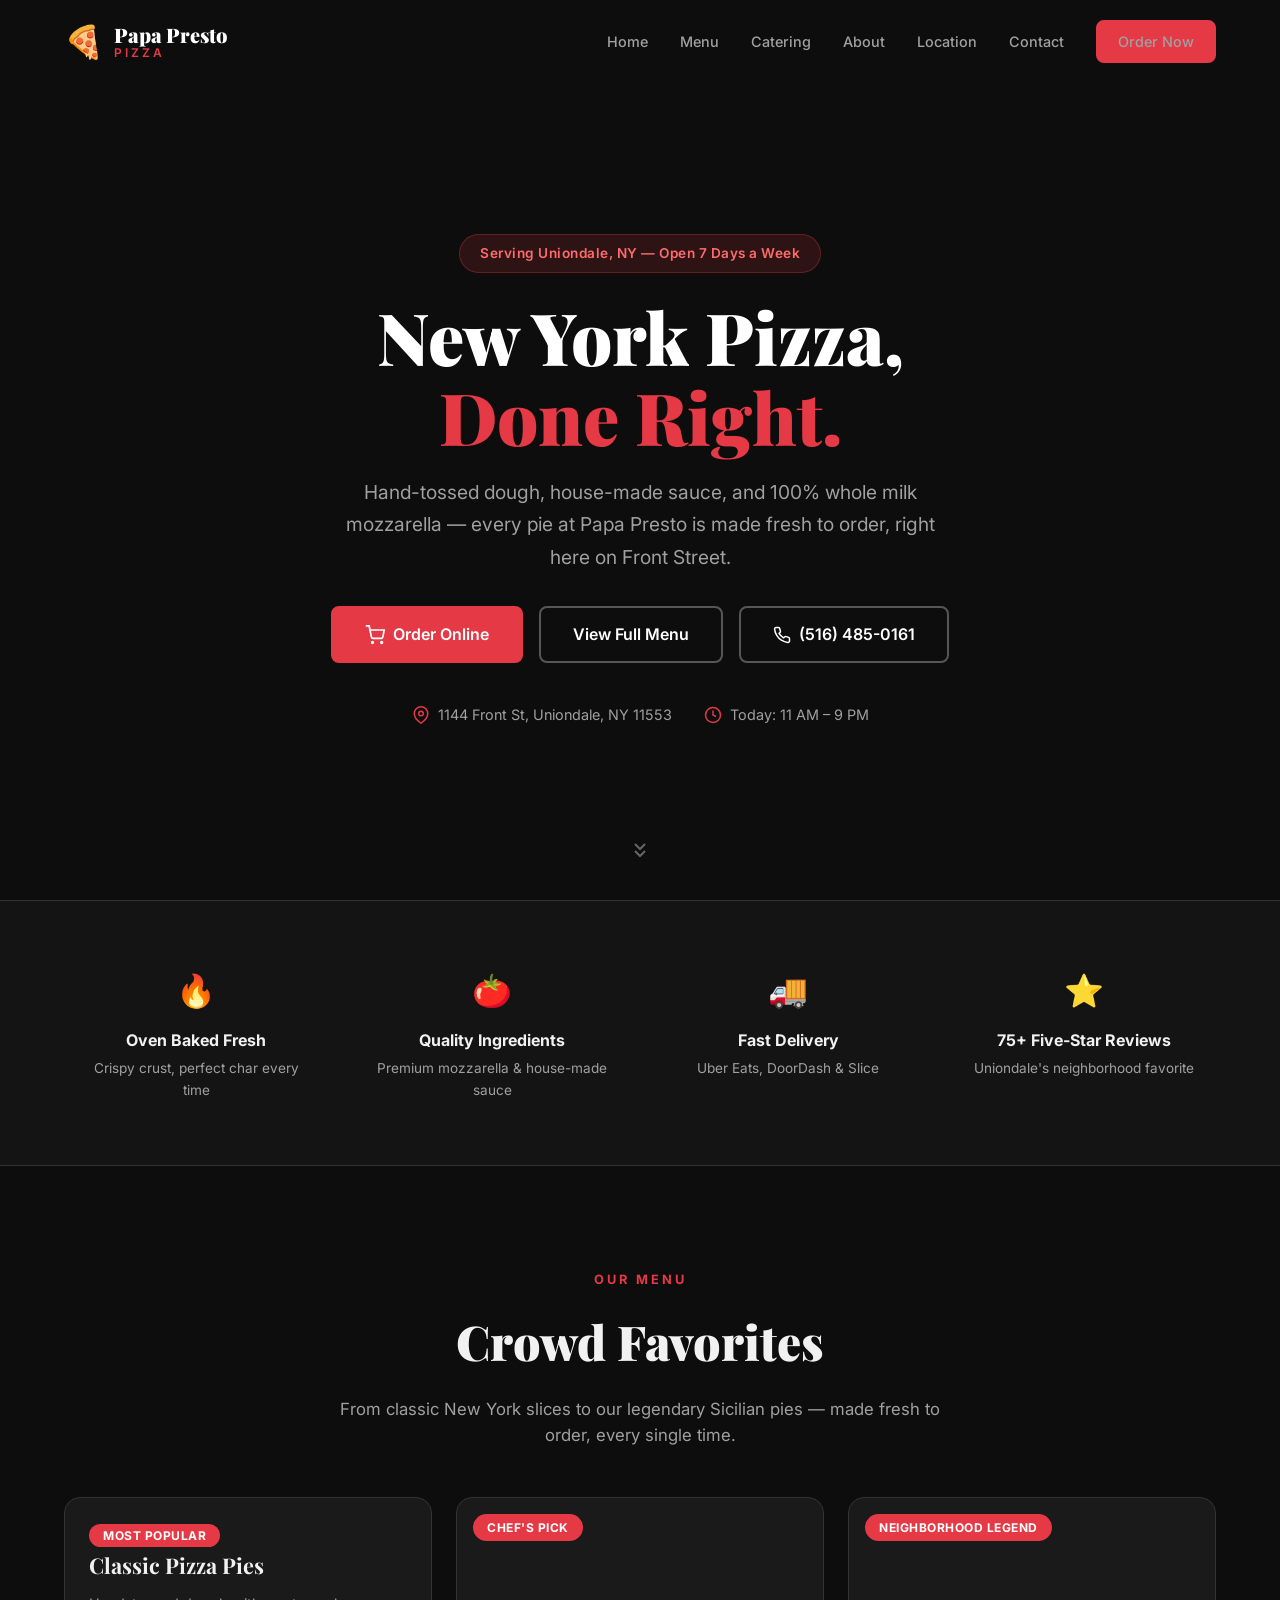
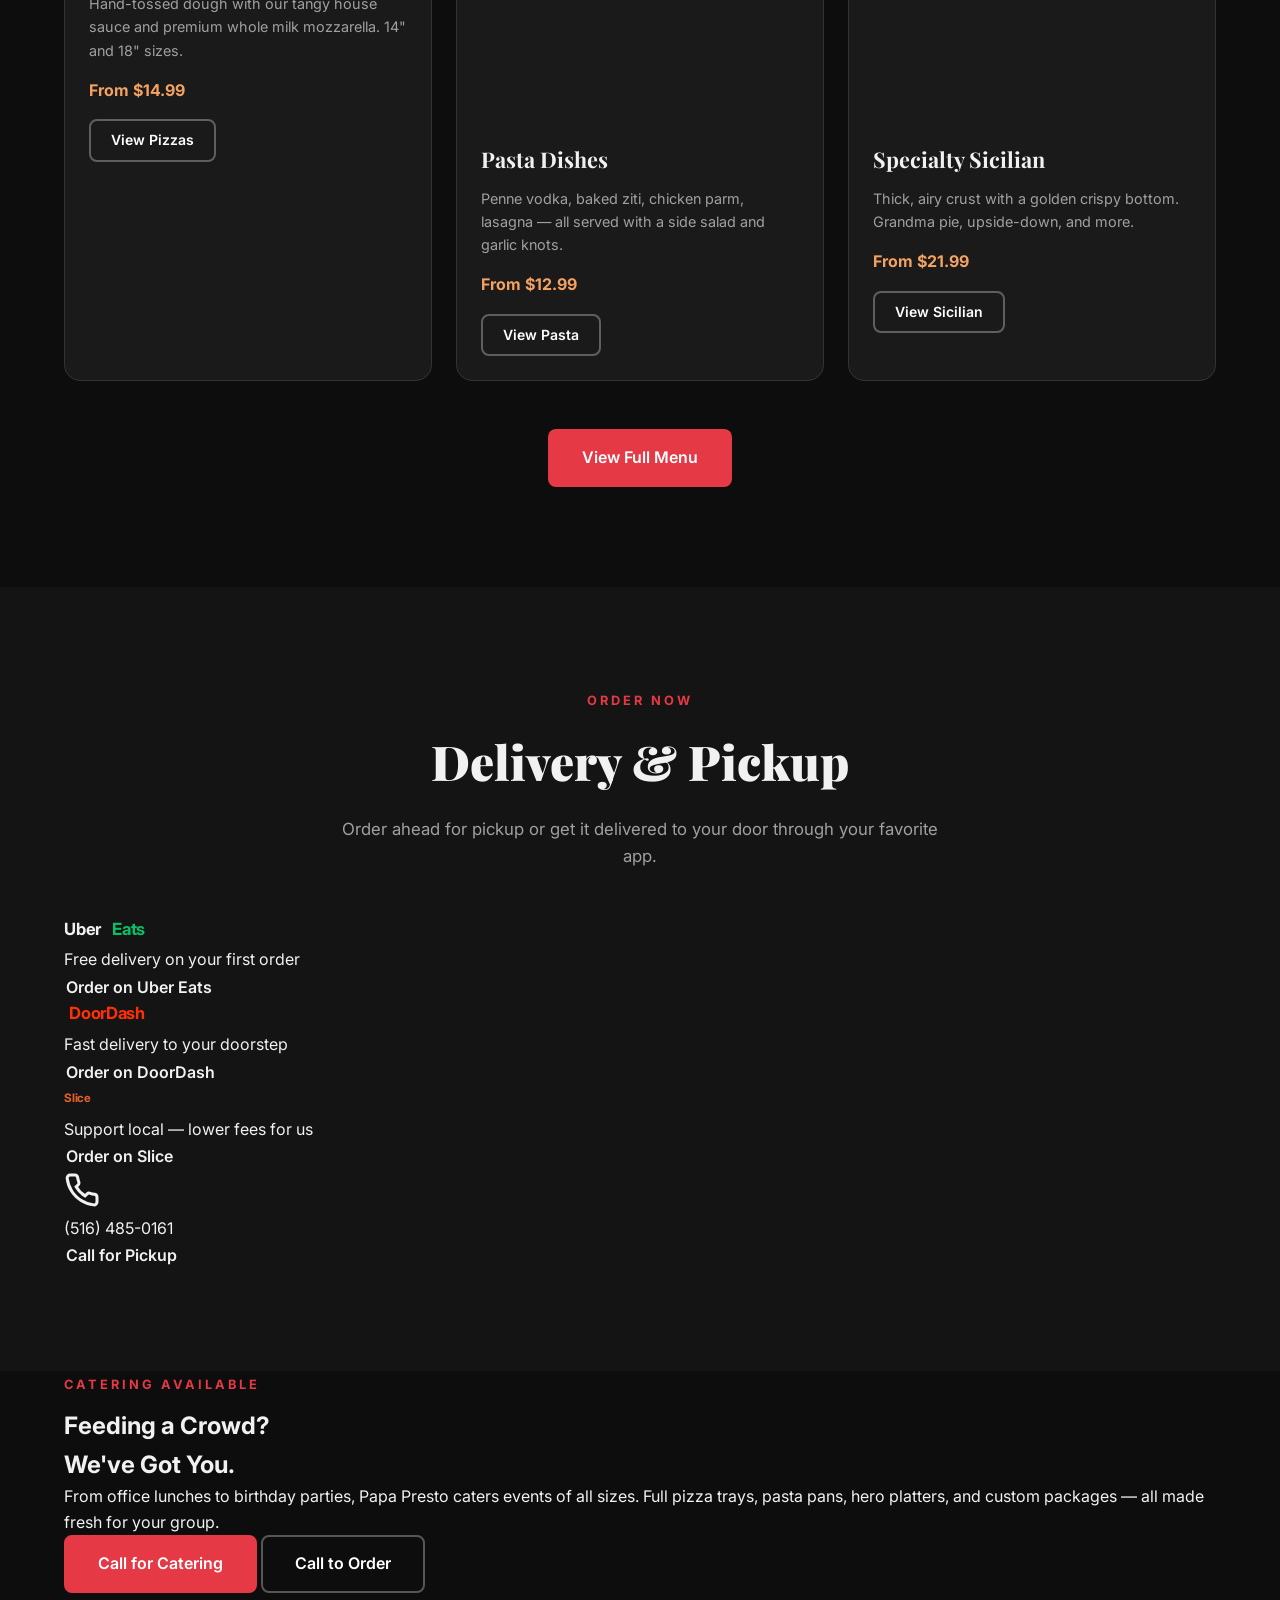
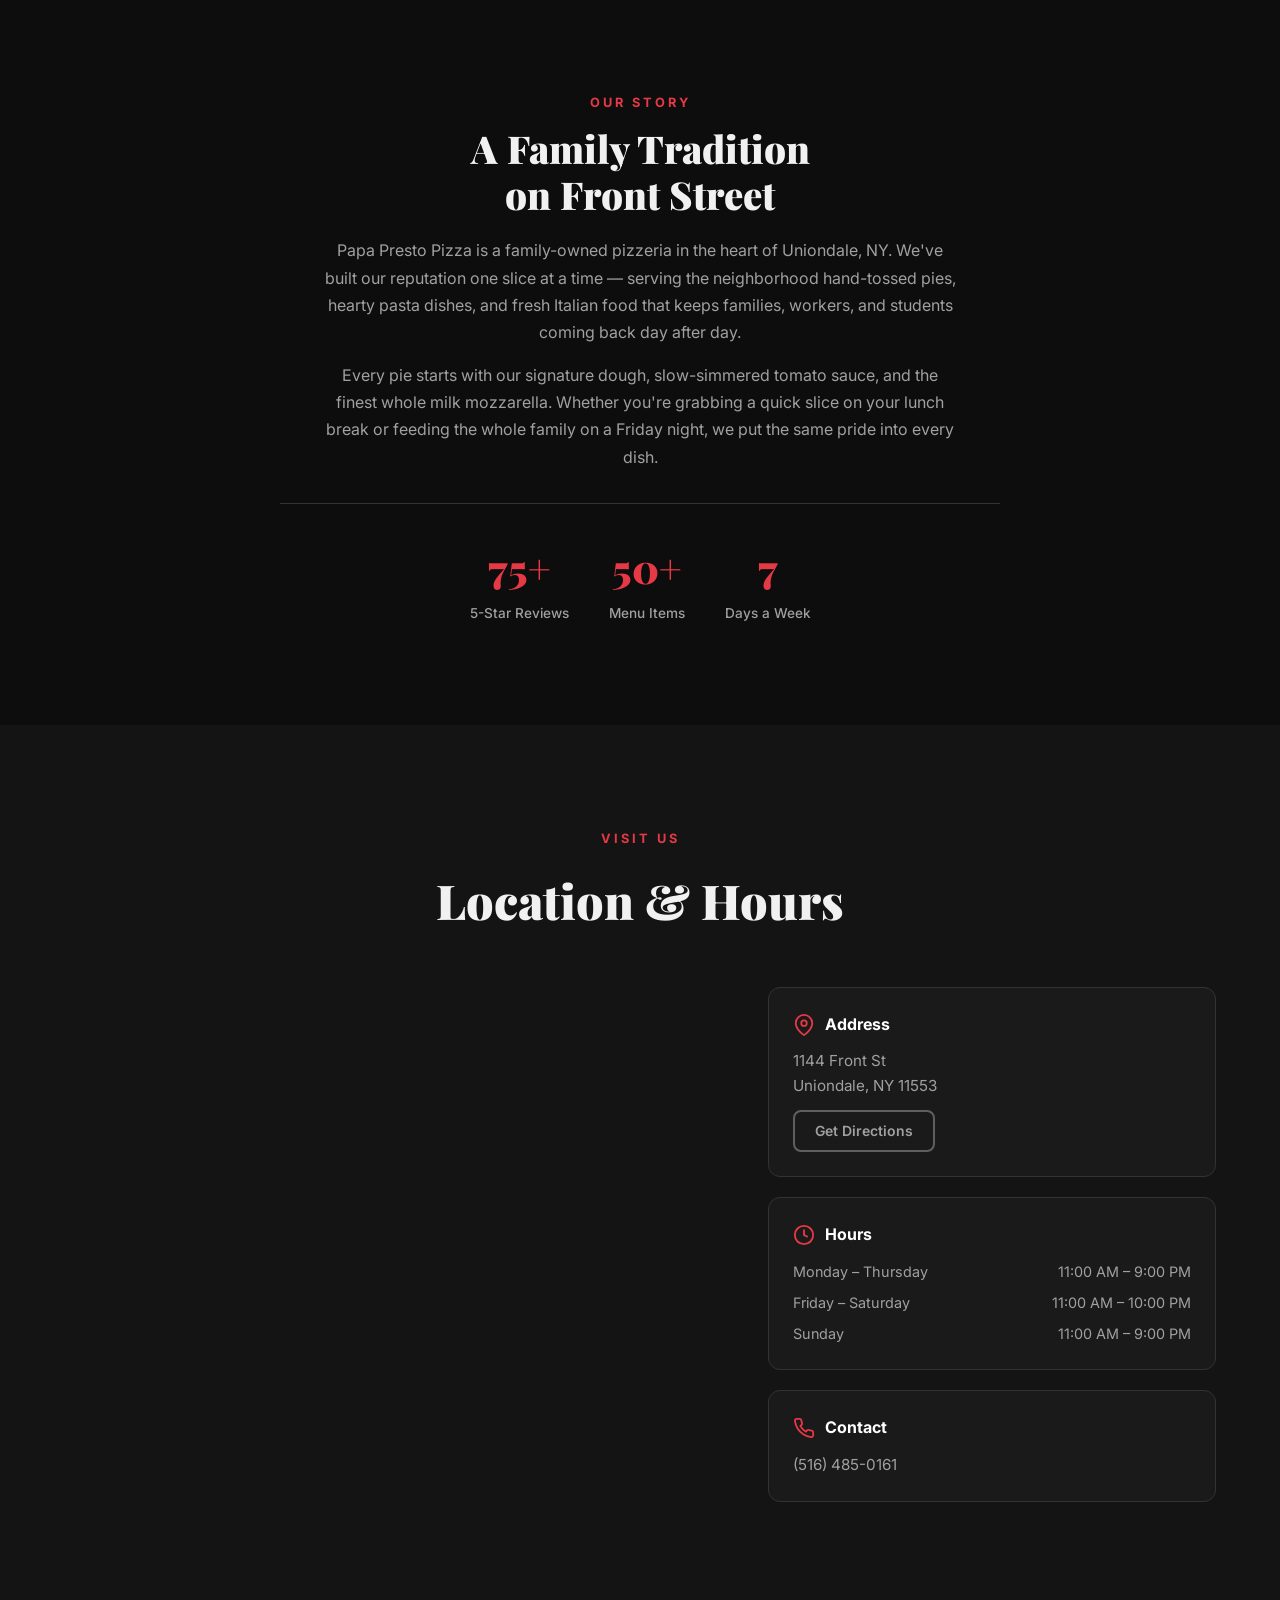
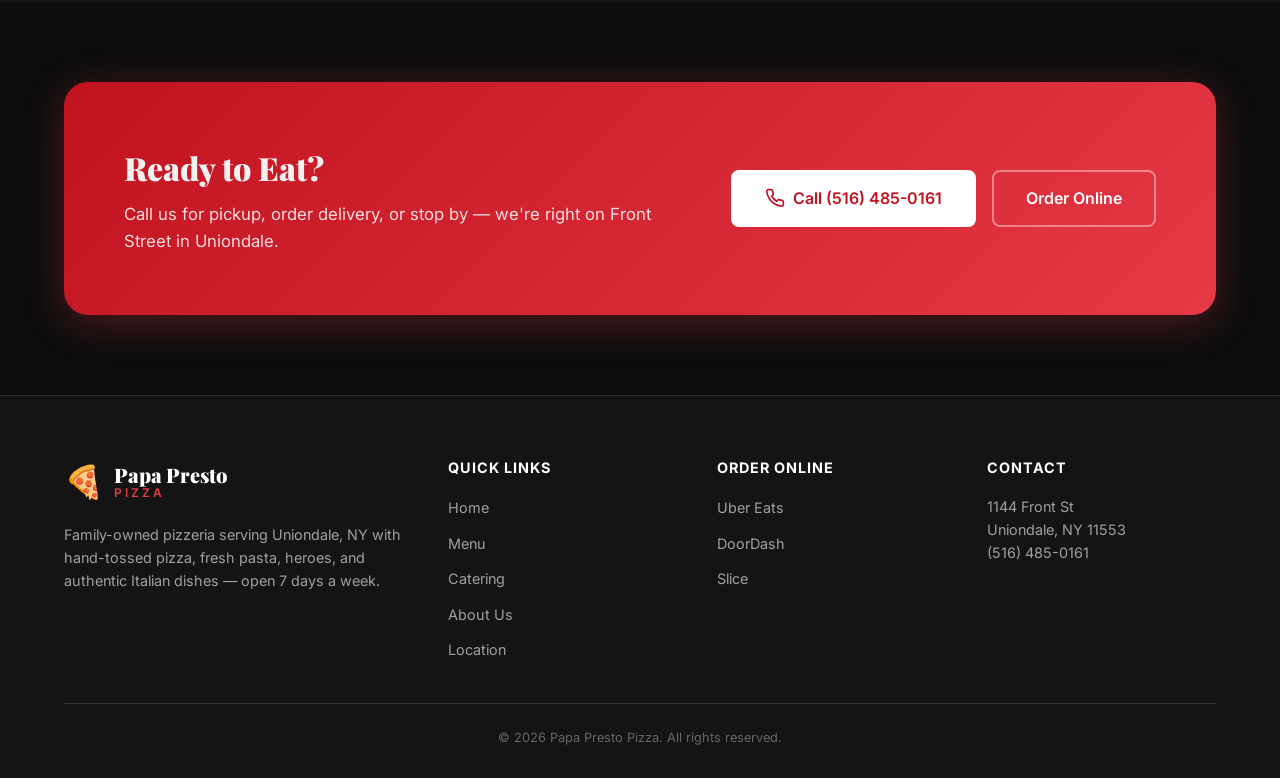
==== commit 389c2e8c: "Remove appetizer images, remove broken cheese pizza image - Appetizers: stripped all images and imag" ====
--- a/index.html
+++ b/index.html
@@ -150,10 +150,8 @@
             </div>
             <div class="menu-categories">
                 <div class="menu-card">
-                    <div class="menu-card-image" style="background-image: url('images/IMG_0422.jpeg');">
-                        <span class="menu-card-badge">Most Popular</span>
-                    </div>
                     <div class="menu-card-body">
+                        <span class="menu-card-badge" style="position:static; margin-bottom:12px;">Most Popular</span>
                         <h3>Classic Pizza Pies</h3>
                         <p>Hand-tossed dough with our tangy house sauce and premium whole milk mozzarella. 14" and 18" sizes.</p>
                         <span class="menu-card-price">From $14.99</span>
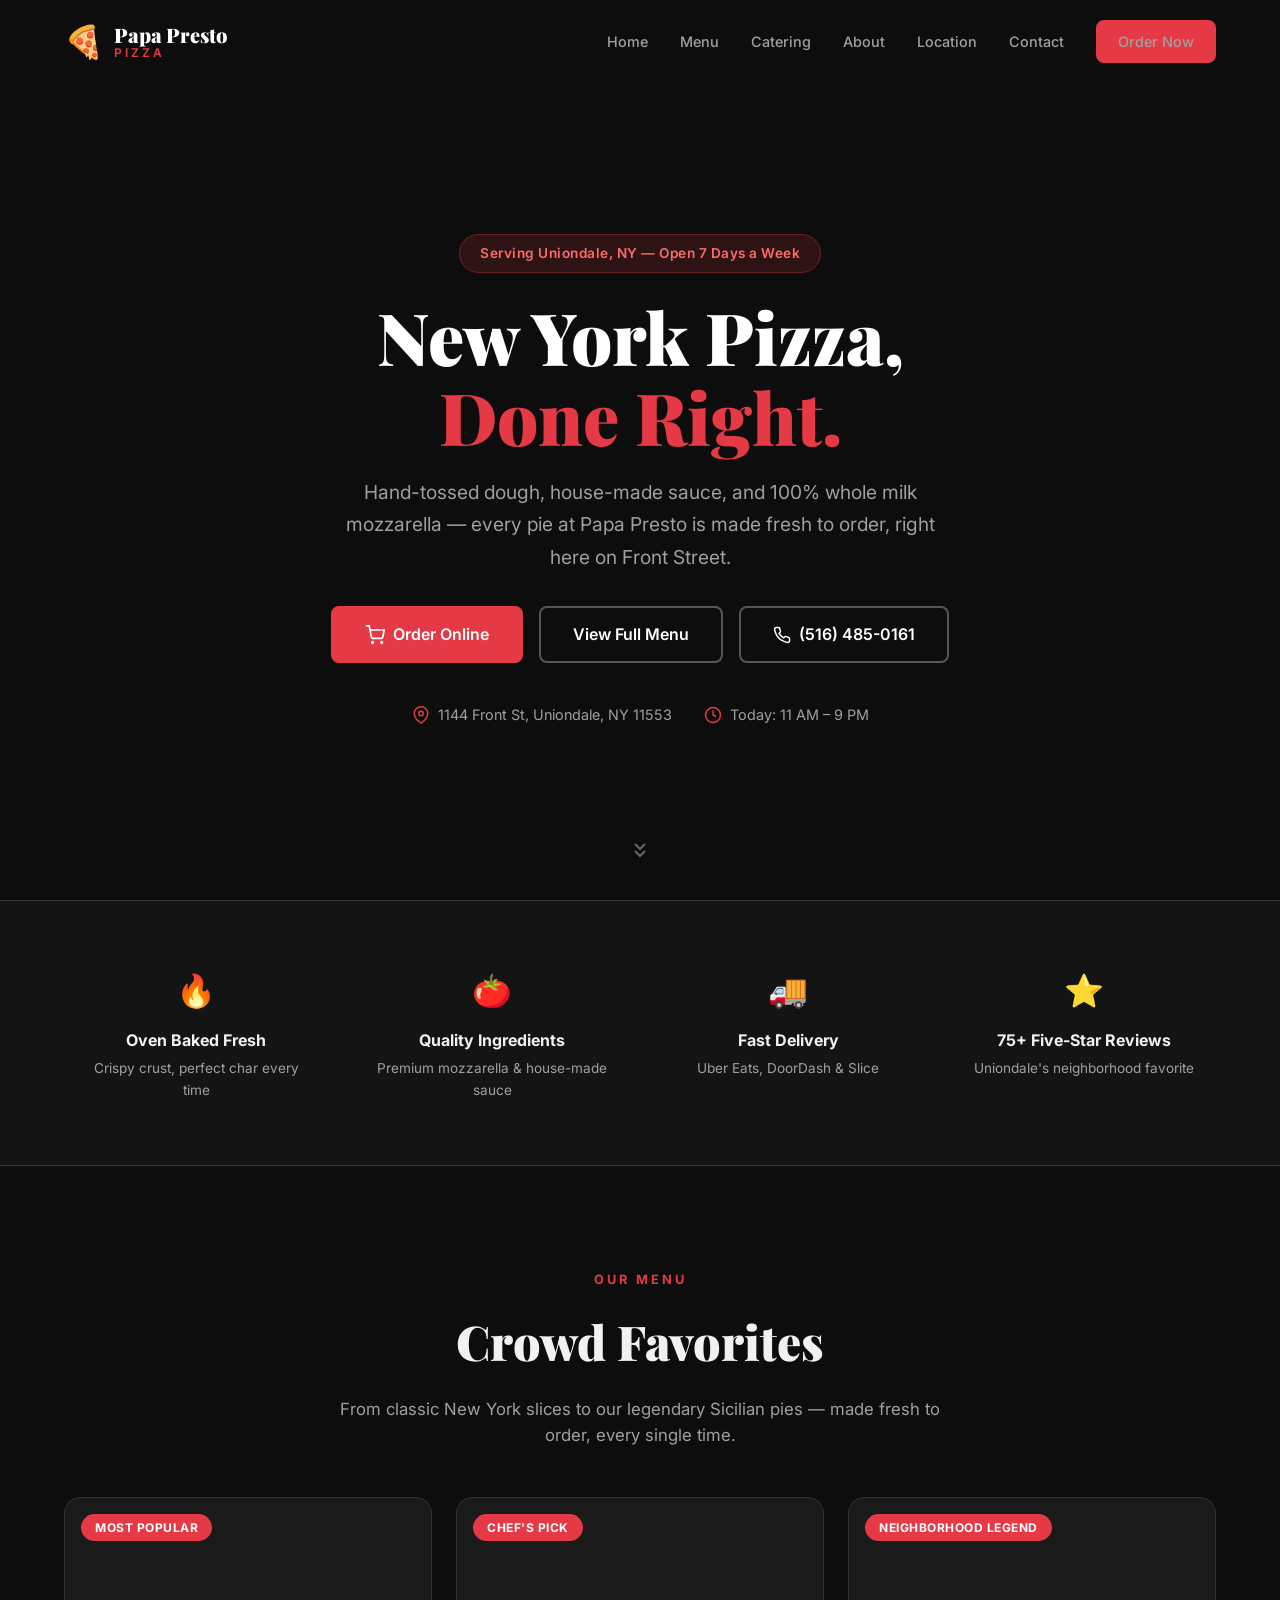
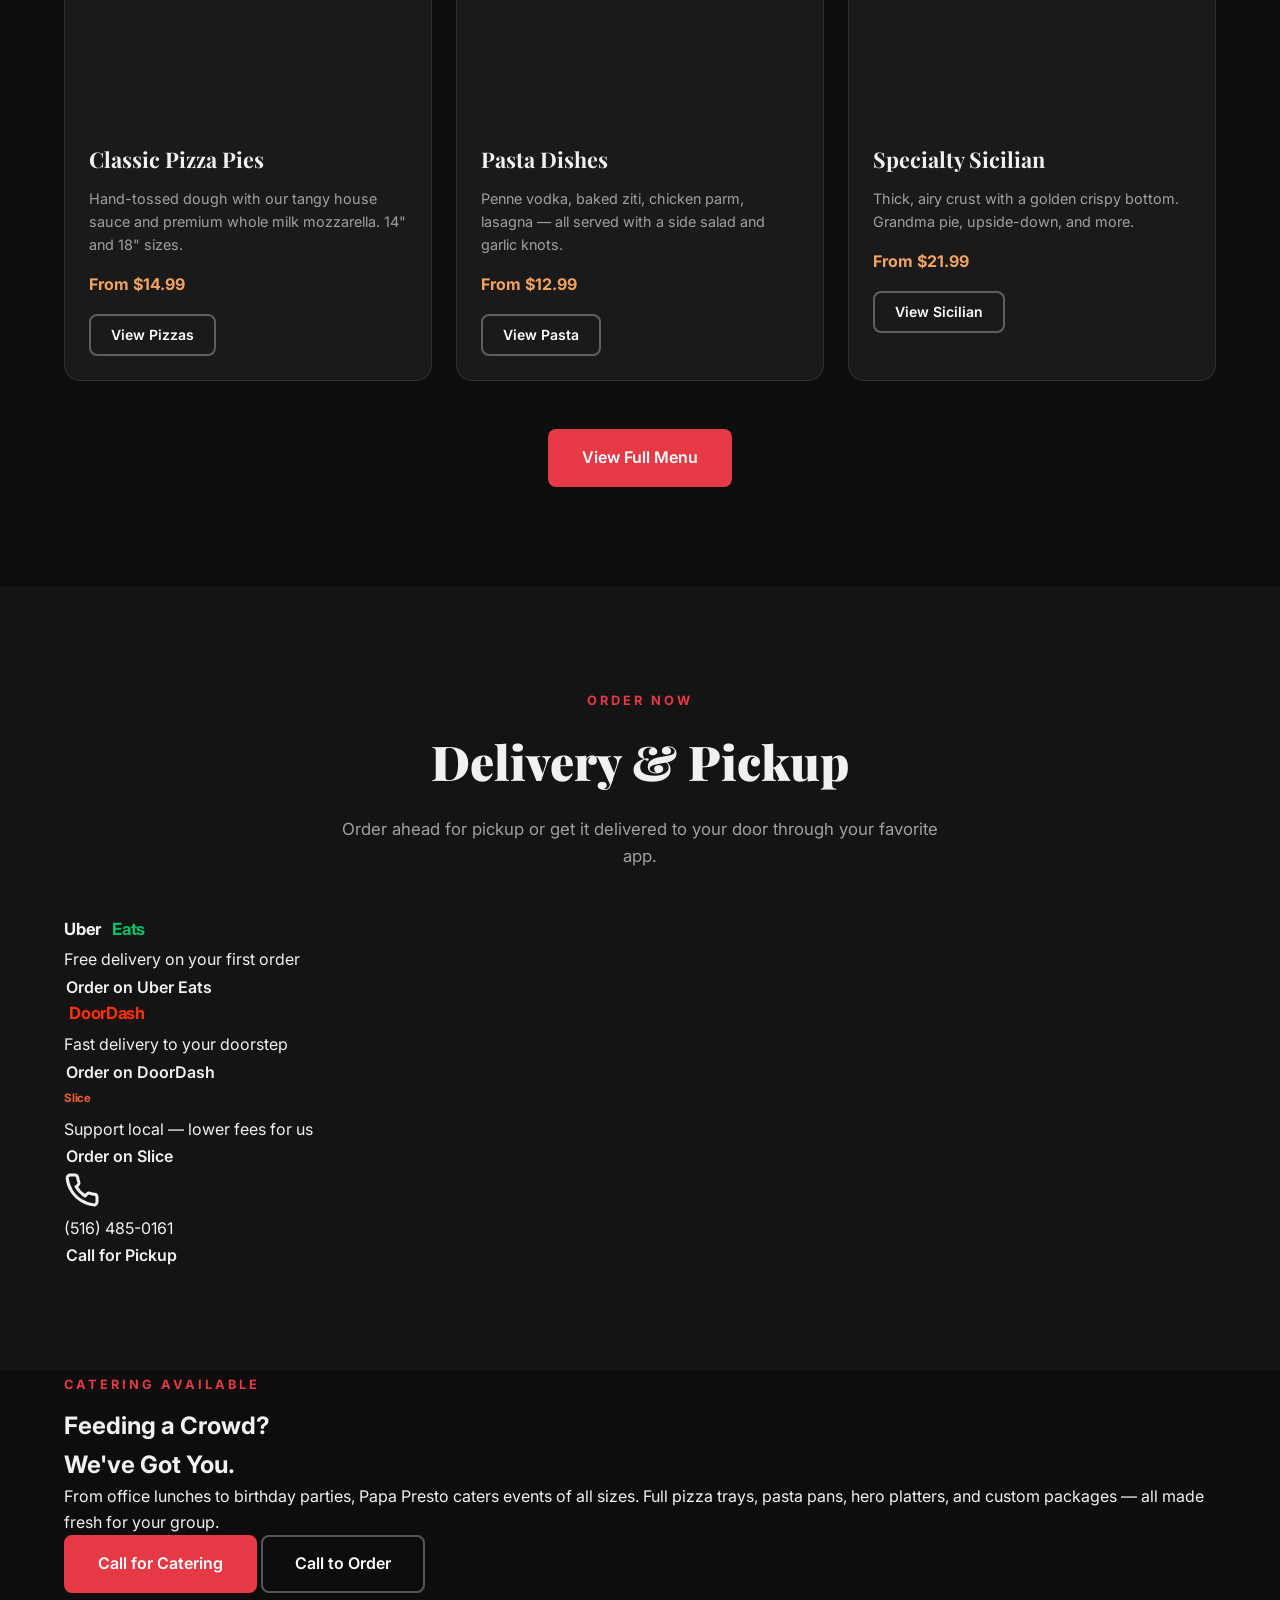
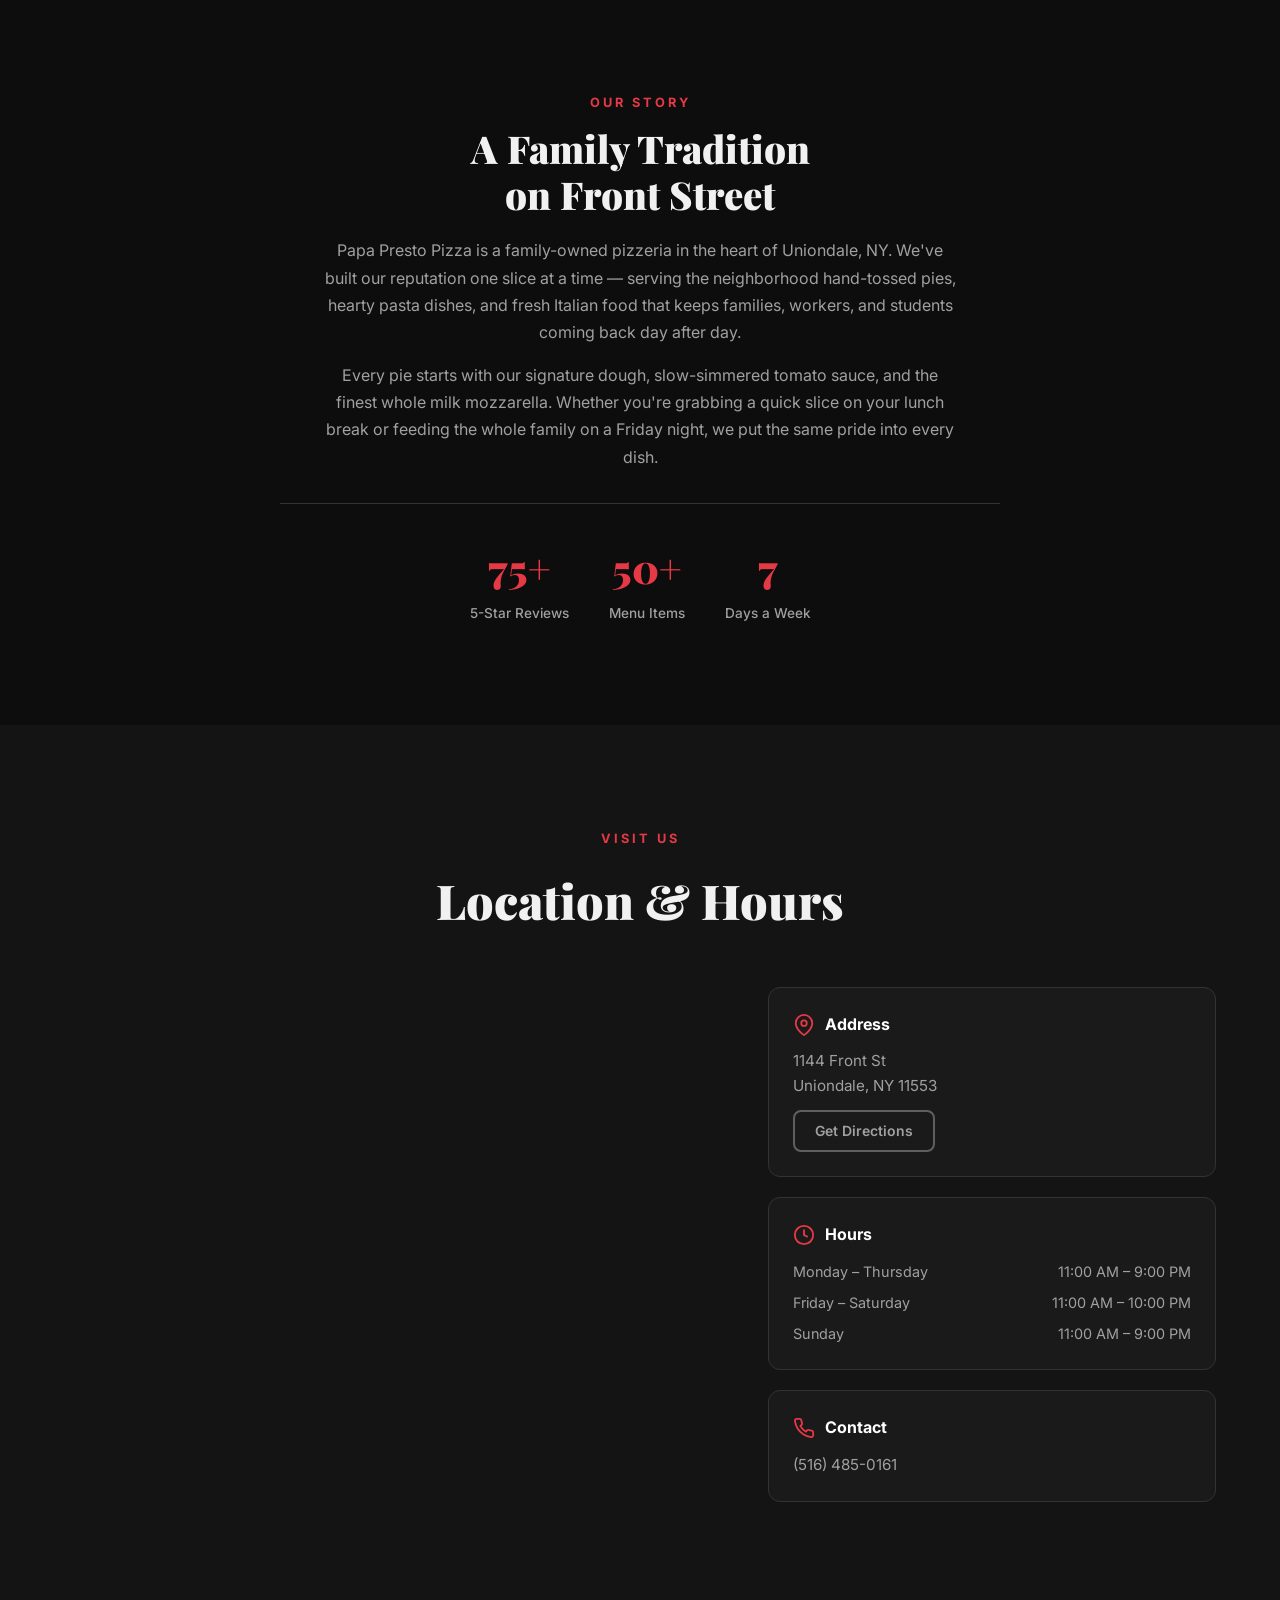
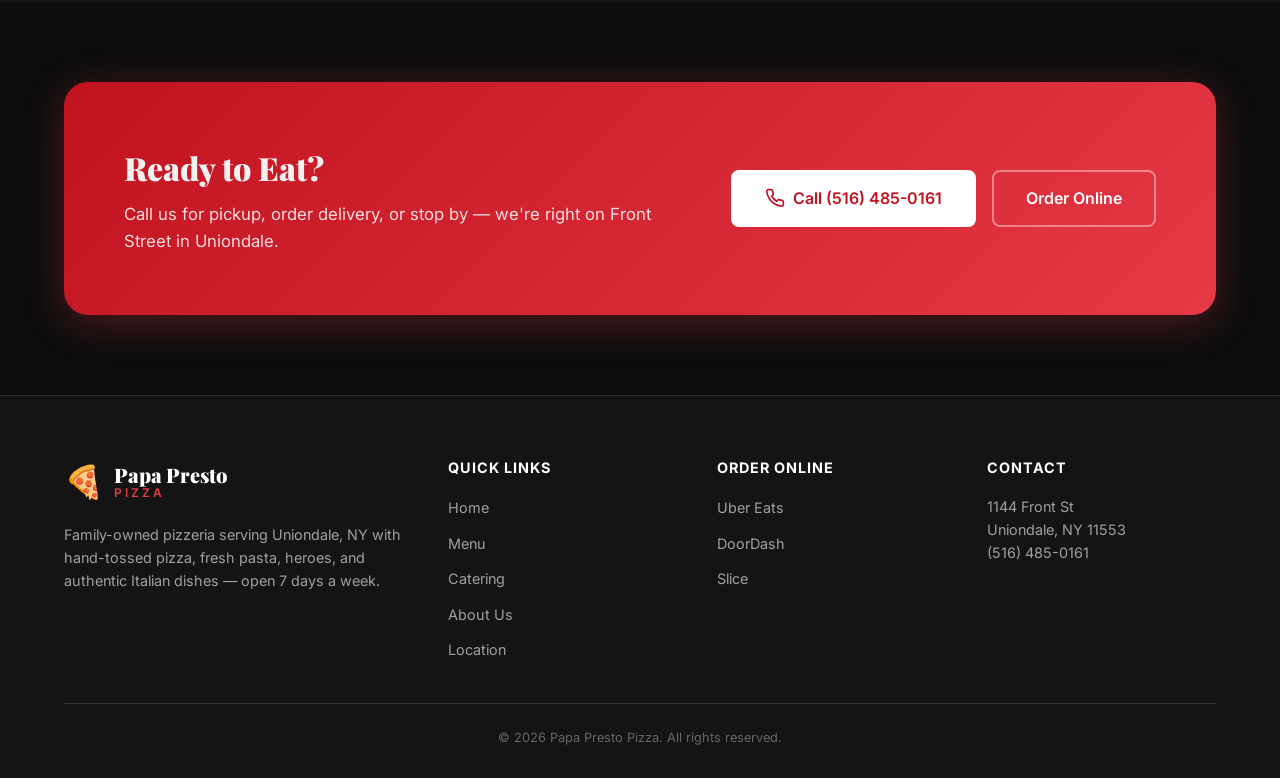
==== commit f9d41044: "Restore Classic Pizza Pies card with plain cheese pizza image Use Pexels 2762942 "Cheese Pizza" — ve" ====
--- a/index.html
+++ b/index.html
@@ -150,8 +150,10 @@
             </div>
             <div class="menu-categories">
                 <div class="menu-card">
+                    <div class="menu-card-image" style="background-image: url('https://images.pexels.com/photos/2762942/pexels-photo-2762942.jpeg?auto=compress&cs=tinysrgb&w=800');">
+                        <span class="menu-card-badge">Most Popular</span>
+                    </div>
                     <div class="menu-card-body">
-                        <span class="menu-card-badge" style="position:static; margin-bottom:12px;">Most Popular</span>
                         <h3>Classic Pizza Pies</h3>
                         <p>Hand-tossed dough with our tangy house sauce and premium whole milk mozzarella. 14" and 18" sizes.</p>
                         <span class="menu-card-price">From $14.99</span>
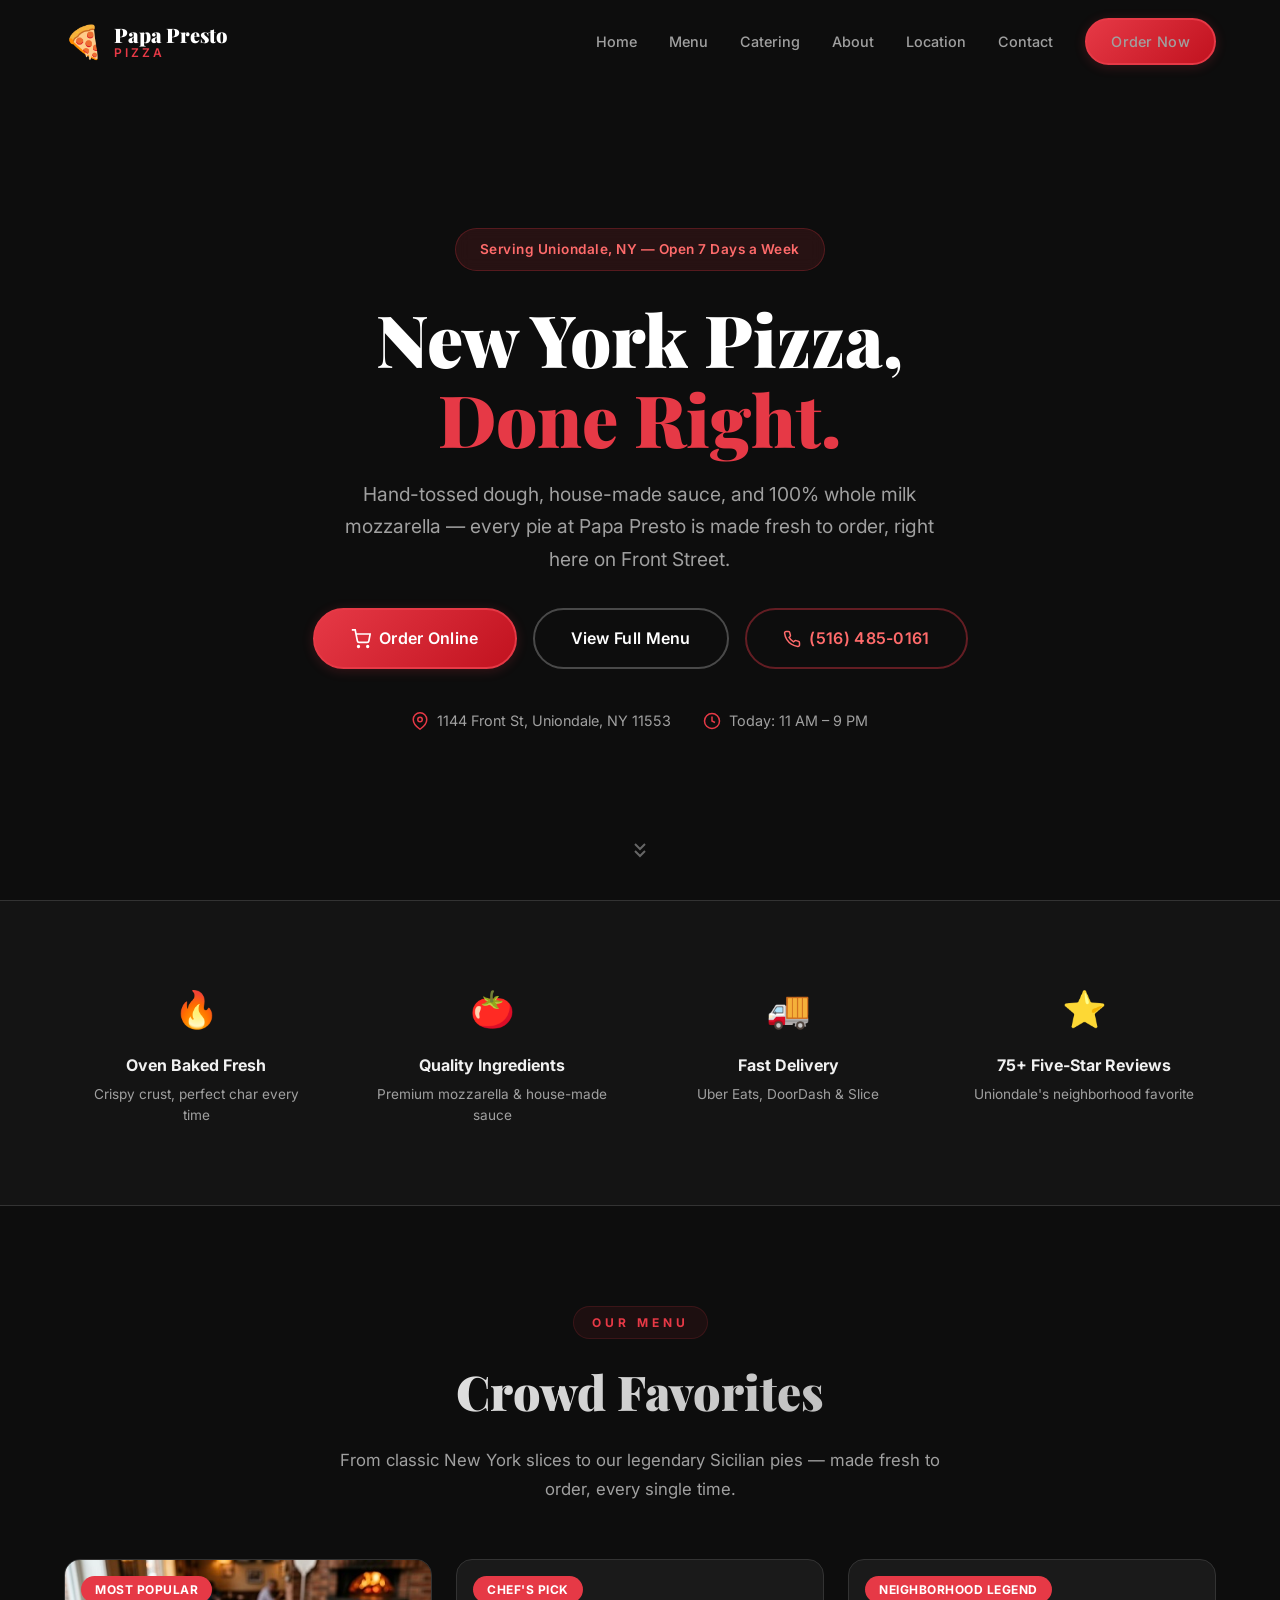
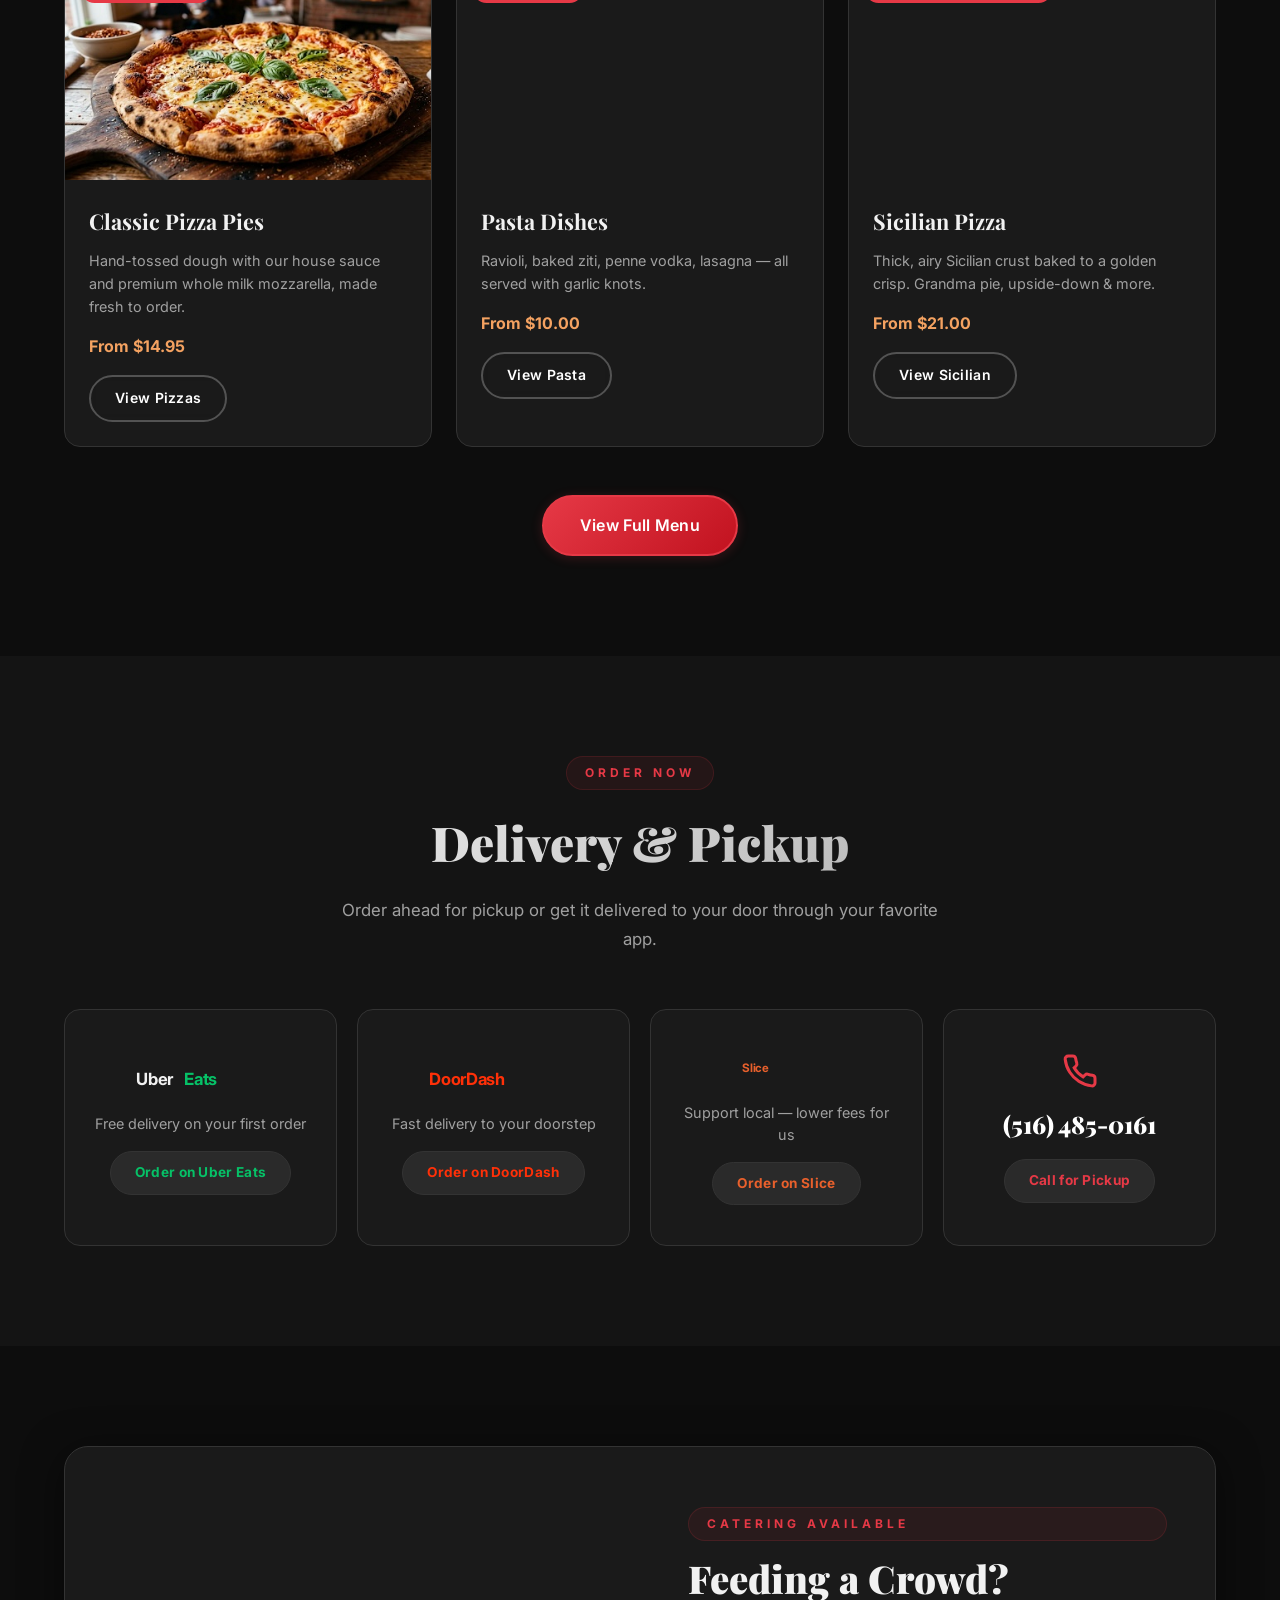
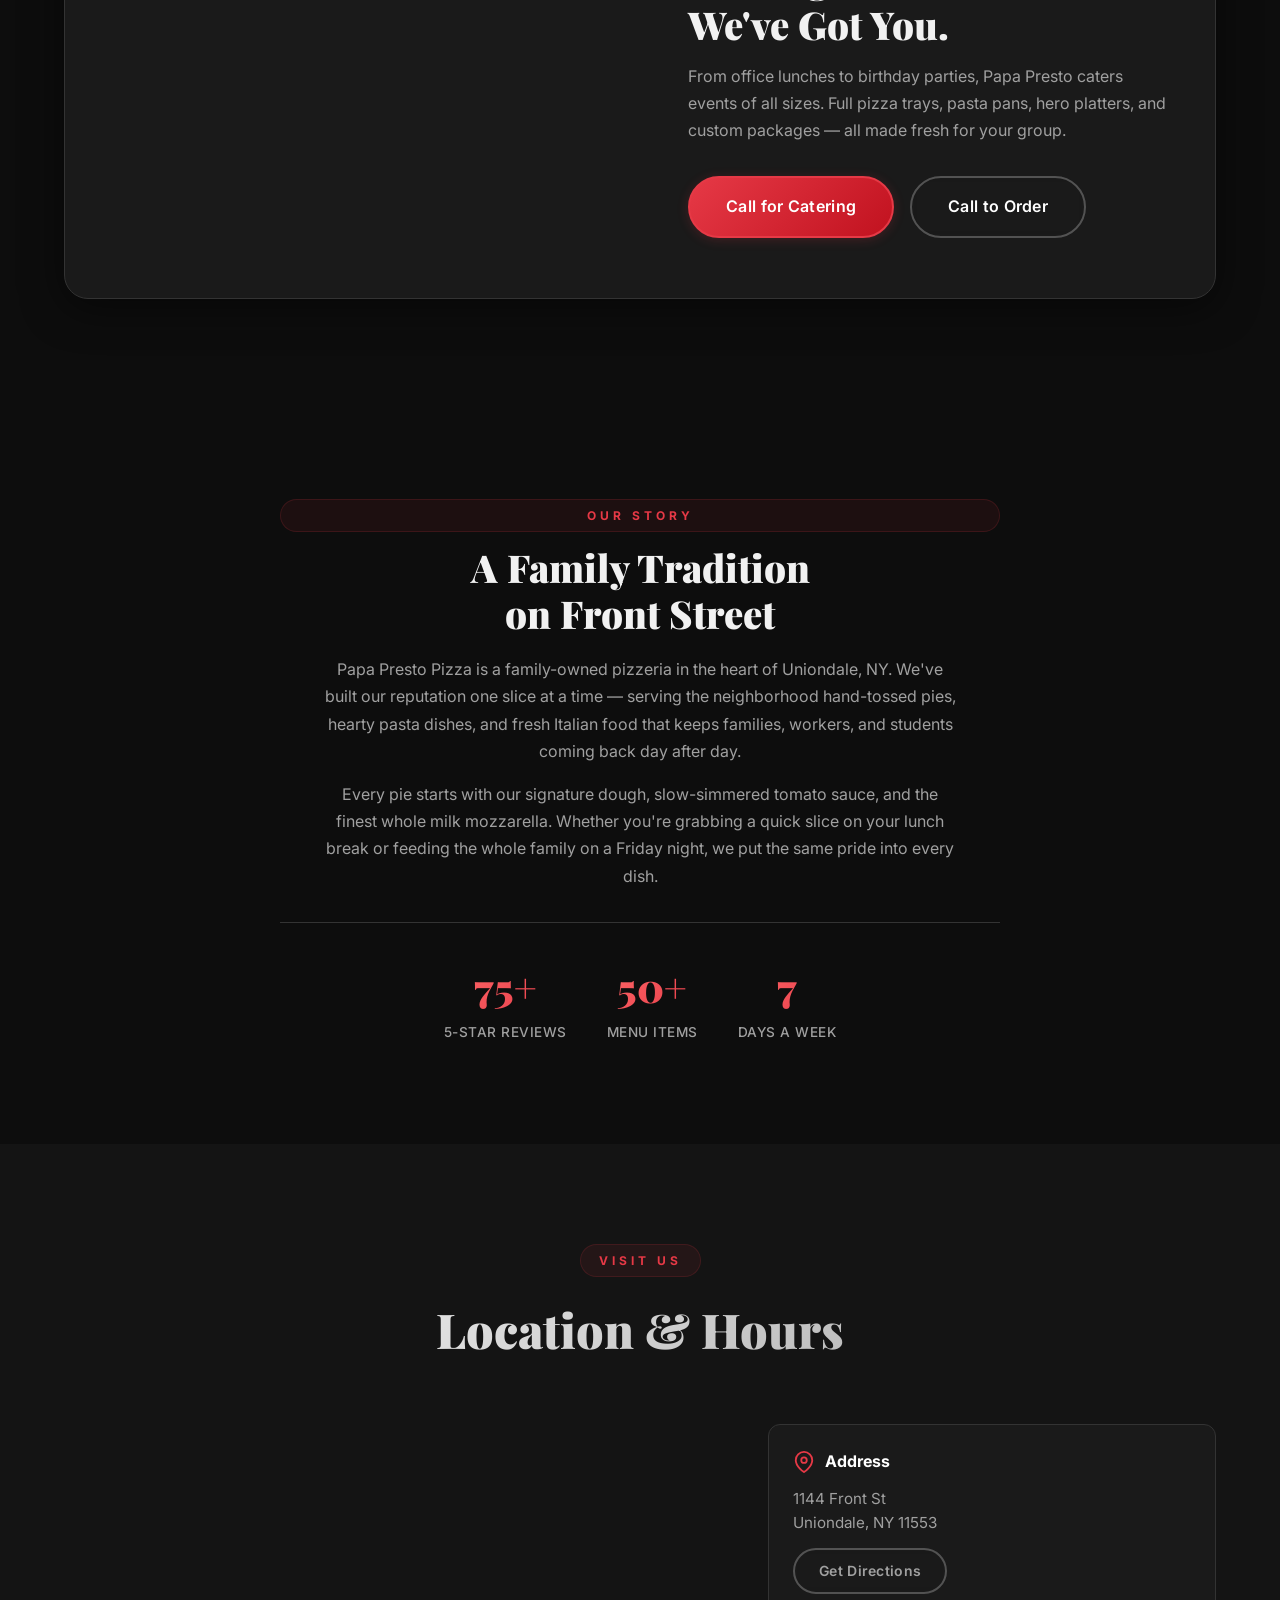
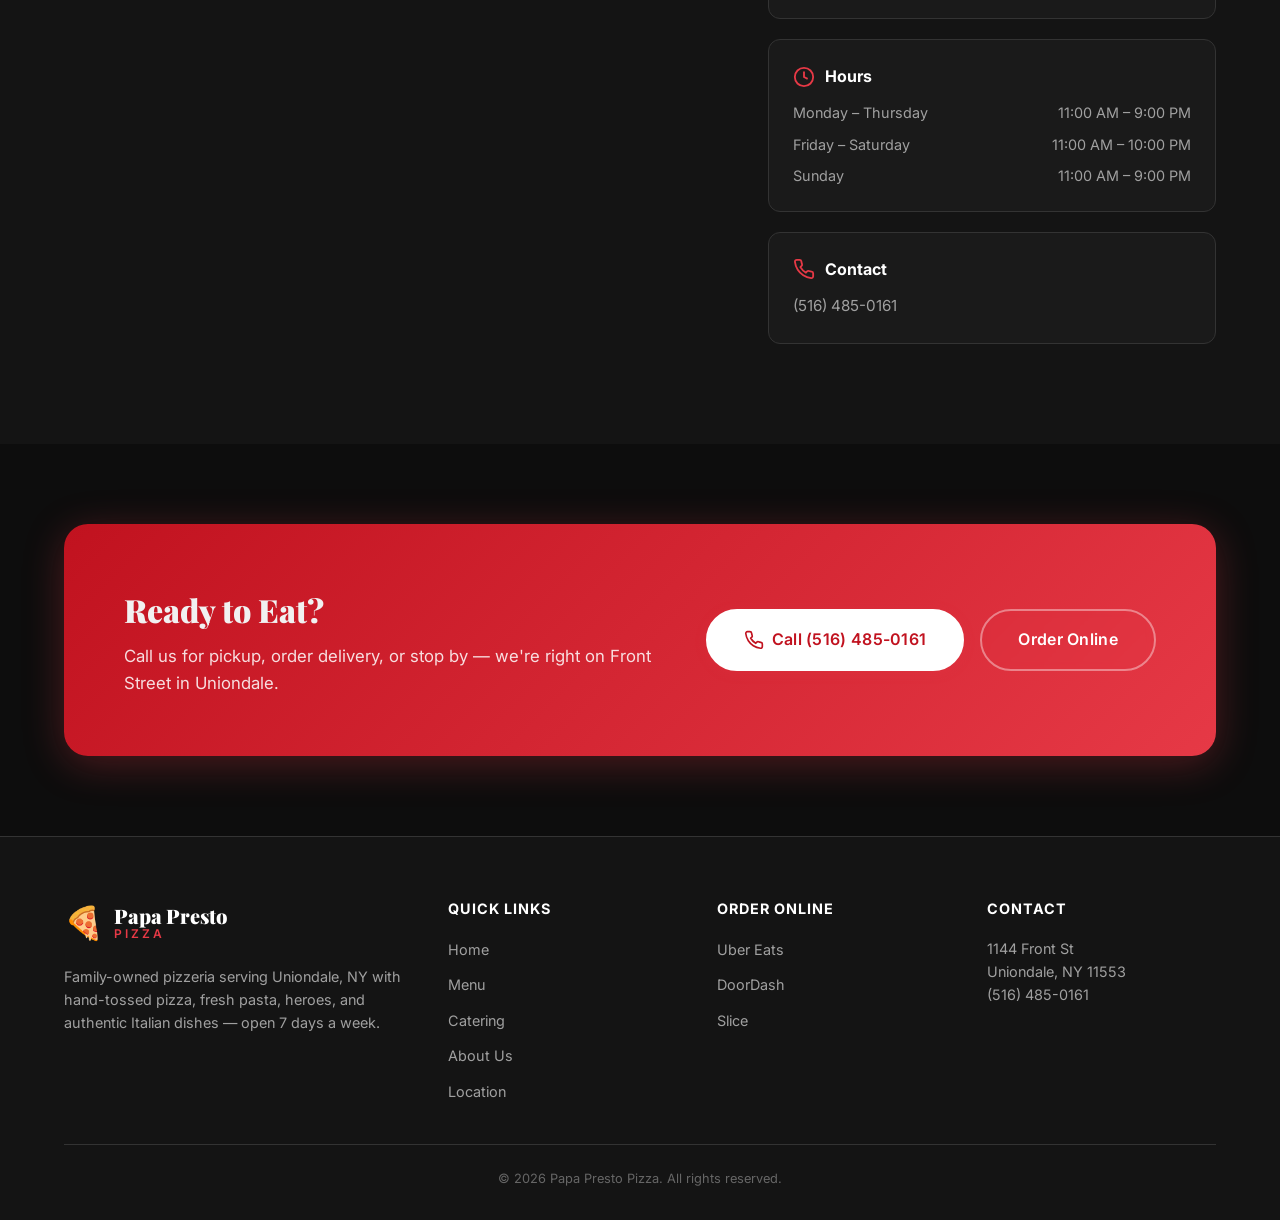
==== commit e21d9117: "Update menu to match real Papa Presto Pizza items and prices Updated menu.html with real menu catego" ====
--- a/index.html
+++ b/index.html
@@ -150,13 +150,13 @@
             </div>
             <div class="menu-categories">
                 <div class="menu-card">
-                    <div class="menu-card-image" style="background-image: url('https://images.pexels.com/photos/2762942/pexels-photo-2762942.jpeg?auto=compress&cs=tinysrgb&w=800');">
+                    <div class="menu-card-image" style="background-image: url('images/classic-pizza.jpg');">
                         <span class="menu-card-badge">Most Popular</span>
                     </div>
                     <div class="menu-card-body">
                         <h3>Classic Pizza Pies</h3>
-                        <p>Hand-tossed dough with our tangy house sauce and premium whole milk mozzarella. 14" and 18" sizes.</p>
-                        <span class="menu-card-price">From $14.99</span>
+                        <p>Hand-tossed dough with our house sauce and premium whole milk mozzarella, made fresh to order.</p>
+                        <span class="menu-card-price">From $14.95</span>
                         <a href="menu.html#pizza" class="btn btn-outline btn-sm">View Pizzas</a>
                     </div>
                 </div>
@@ -166,8 +166,8 @@
                     </div>
                     <div class="menu-card-body">
                         <h3>Pasta Dishes</h3>
-                        <p>Penne vodka, baked ziti, chicken parm, lasagna &mdash; all served with a side salad and garlic knots.</p>
-                        <span class="menu-card-price">From $12.99</span>
+                        <p>Ravioli, baked ziti, penne vodka, lasagna &mdash; all served with garlic knots.</p>
+                        <span class="menu-card-price">From $10.00</span>
                         <a href="menu.html#pasta" class="btn btn-outline btn-sm">View Pasta</a>
                     </div>
                 </div>
@@ -176,9 +176,9 @@
                         <span class="menu-card-badge">Neighborhood Legend</span>
                     </div>
                     <div class="menu-card-body">
-                        <h3>Specialty Sicilian</h3>
-                        <p>Thick, airy crust with a golden crispy bottom. Grandma pie, upside-down, and more.</p>
-                        <span class="menu-card-price">From $21.99</span>
+                        <h3>Sicilian Pizza</h3>
+                        <p>Thick, airy Sicilian crust baked to a golden crisp. Grandma pie, upside-down &amp; more.</p>
+                        <span class="menu-card-price">From $21.00</span>
                         <a href="menu.html#sicilian" class="btn btn-outline btn-sm">View Sicilian</a>
                     </div>
                 </div>
--- a/css/styles.css
+++ b/css/styles.css
@@ -83,46 +83,60 @@
     font-family: var(--font-body);
     font-weight: 600;
     border: 2px solid transparent;
-    border-radius: var(--radius-sm);
+    border-radius: 50px;
     cursor: pointer;
-    transition: all var(--transition);
+    transition: all 0.35s cubic-bezier(0.4, 0, 0.2, 1);
     text-align: center;
     white-space: nowrap;
+    position: relative;
+    letter-spacing: 0.3px;
 }
 
 .btn-sm {
-    padding: 8px 20px;
+    padding: 10px 24px;
     font-size: 0.875rem;
 }
 
 .btn-lg {
-    padding: 14px 32px;
+    padding: 16px 36px;
     font-size: 1rem;
 }
 
 .btn-primary {
-    background: var(--color-primary);
+    background: linear-gradient(135deg, var(--color-primary), var(--color-primary-dark));
     color: var(--color-white);
     border-color: var(--color-primary);
+    box-shadow: 0 2px 12px rgba(230, 57, 70, 0.2);
 }
 
 .btn-primary:hover {
-    background: var(--color-primary-dark);
-    border-color: var(--color-primary-dark);
-    transform: translateY(-2px);
-    box-shadow: 0 4px 20px rgba(230, 57, 70, 0.4);
+    background: linear-gradient(135deg, var(--color-primary-light), var(--color-primary));
+    border-color: var(--color-primary-light);
+    transform: translateY(-3px);
+    box-shadow: 0 6px 28px rgba(230, 57, 70, 0.45);
+}
+
+.btn-primary:active {
+    transform: translateY(-1px);
+    box-shadow: 0 3px 16px rgba(230, 57, 70, 0.35);
 }
 
 .btn-outline {
     background: transparent;
     color: var(--color-white);
-    border-color: rgba(255,255,255,0.3);
+    border-color: rgba(255,255,255,0.25);
+    backdrop-filter: blur(4px);
 }
 
 .btn-outline:hover {
     border-color: var(--color-primary);
-    color: var(--color-primary);
-    transform: translateY(-2px);
+    color: var(--color-primary-light);
+    transform: translateY(-3px);
+    box-shadow: 0 4px 20px rgba(230, 57, 70, 0.15);
+}
+
+.btn-outline:active {
+    transform: translateY(-1px);
 }
 
 /* --- Navigation --- */
@@ -280,15 +294,43 @@
 
 .hero-badge {
     display: inline-block;
-    padding: 8px 20px;
-    background: rgba(230, 57, 70, 0.15);
-    border: 1px solid rgba(230, 57, 70, 0.3);
+    padding: 10px 24px;
+    background: rgba(230, 57, 70, 0.12);
+    border: 1px solid rgba(230, 57, 70, 0.25);
     border-radius: 50px;
     font-size: 0.85rem;
     font-weight: 600;
     color: var(--color-primary-light);
-    margin-bottom: 24px;
+    margin-bottom: 28px;
     letter-spacing: 0.5px;
+    backdrop-filter: blur(8px);
+    animation: fadeInDown 0.8s ease-out;
+}
+
+@keyframes fadeInDown {
+    from { opacity: 0; transform: translateY(-20px); }
+    to { opacity: 1; transform: translateY(0); }
+}
+
+@keyframes fadeInUp {
+    from { opacity: 0; transform: translateY(30px); }
+    to { opacity: 1; transform: translateY(0); }
+}
+
+.hero h1 {
+    animation: fadeInUp 0.8s ease-out 0.15s both;
+}
+
+.hero-subtitle {
+    animation: fadeInUp 0.8s ease-out 0.3s both;
+}
+
+.hero-actions {
+    animation: fadeInUp 0.8s ease-out 0.45s both;
+}
+
+.hero-info {
+    animation: fadeInUp 0.8s ease-out 0.6s both;
 }
 
 .hero h1 {
@@ -399,7 +441,8 @@
     background: var(--color-bg-alt);
     border-top: 1px solid var(--color-border);
     border-bottom: 1px solid var(--color-border);
-    padding: 48px 0;
+    padding: 56px 0;
+    position: relative;
 }
 
 .features-grid {
@@ -410,39 +453,57 @@
 }
 
 .feature-item {
-    padding: 16px;
+    padding: 24px 16px;
+    border-radius: var(--radius-md);
+    transition: all var(--transition);
+}
+
+.feature-item:hover {
+    background: rgba(230, 57, 70, 0.05);
+    transform: translateY(-4px);
 }
 
 .feature-icon {
-    font-size: 2rem;
-    margin-bottom: 12px;
+    font-size: 2.25rem;
+    margin-bottom: 14px;
+    display: inline-block;
+    transition: transform 0.4s ease;
+}
+
+.feature-item:hover .feature-icon {
+    transform: scale(1.15);
 }
 
 .feature-item h3 {
     font-size: 1rem;
     font-weight: 700;
-    margin-bottom: 4px;
+    margin-bottom: 6px;
 }
 
 .feature-item p {
     font-size: 0.85rem;
     color: var(--color-text-muted);
+    line-height: 1.5;
 }
 
 /* --- Section Styles --- */
 .section-header {
     text-align: center;
-    margin-bottom: 48px;
+    margin-bottom: 56px;
 }
 
 .section-label {
     display: inline-block;
-    font-size: 0.8rem;
+    font-size: 0.75rem;
     font-weight: 700;
     text-transform: uppercase;
-    letter-spacing: 3px;
+    letter-spacing: 4px;
     color: var(--color-primary);
-    margin-bottom: 12px;
+    margin-bottom: 14px;
+    padding: 6px 18px;
+    background: rgba(230, 57, 70, 0.08);
+    border-radius: 50px;
+    border: 1px solid rgba(230, 57, 70, 0.15);
 }
 
 .section-header h2 {
@@ -450,6 +511,10 @@
     font-size: clamp(2rem, 4vw, 3rem);
     font-weight: 900;
     margin-bottom: 16px;
+    background: linear-gradient(135deg, var(--color-white), var(--color-text-muted));
+    -webkit-background-clip: text;
+    -webkit-text-fill-color: transparent;
+    background-clip: text;
 }
 
 .section-header p {
@@ -457,6 +522,7 @@
     max-width: 600px;
     margin: 0 auto;
     font-size: 1.05rem;
+    line-height: 1.7;
 }
 
 /* --- Menu Highlights (Homepage) --- */
@@ -476,13 +542,30 @@
     border-radius: var(--radius-lg);
     overflow: hidden;
     border: 1px solid var(--color-border);
-    transition: all var(--transition);
+    transition: all 0.4s cubic-bezier(0.4, 0, 0.2, 1);
+    position: relative;
+}
+
+.menu-card::before {
+    content: '';
+    position: absolute;
+    inset: 0;
+    border-radius: var(--radius-lg);
+    opacity: 0;
+    background: linear-gradient(135deg, rgba(230, 57, 70, 0.06), transparent);
+    transition: opacity 0.4s ease;
+    pointer-events: none;
+    z-index: 1;
 }
 
 .menu-card:hover {
-    transform: translateY(-8px);
-    box-shadow: var(--shadow-glow);
-    border-color: rgba(230, 57, 70, 0.3);
+    transform: translateY(-10px);
+    box-shadow: 0 20px 50px rgba(0, 0, 0, 0.5), 0 0 40px rgba(230, 57, 70, 0.12);
+    border-color: rgba(230, 57, 70, 0.35);
+}
+
+.menu-card:hover::before {
+    opacity: 1;
 }
 
 .menu-card-image {
@@ -490,6 +573,12 @@
     background-size: cover;
     background-position: center;
     position: relative;
+    transition: transform 0.5s ease;
+    overflow: hidden;
+}
+
+.menu-card:hover .menu-card-image {
+    transform: scale(1.03);
 }
 
 .menu-card-badge {
@@ -603,6 +692,158 @@
     color: var(--color-white);
 }
 
+/* --- Delivery Grid (Homepage) --- */
+.delivery-grid {
+    display: grid;
+    grid-template-columns: repeat(4, 1fr);
+    gap: 20px;
+}
+
+.delivery-card {
+    display: flex;
+    flex-direction: column;
+    align-items: center;
+    justify-content: center;
+    gap: 16px;
+    padding: 40px 24px;
+    background: var(--color-bg-card);
+    border: 1px solid var(--color-border);
+    border-radius: var(--radius-lg);
+    text-align: center;
+    transition: all var(--transition);
+    text-decoration: none;
+    color: var(--color-text);
+}
+
+.delivery-card:hover {
+    transform: translateY(-6px);
+    box-shadow: var(--shadow-md);
+    border-color: rgba(230, 57, 70, 0.3);
+}
+
+.delivery-card-logo {
+    display: flex;
+    align-items: center;
+    justify-content: center;
+    min-height: 36px;
+    color: var(--color-text);
+}
+
+.delivery-card-desc {
+    font-size: 0.9rem;
+    color: var(--color-text-muted);
+    line-height: 1.5;
+}
+
+.delivery-card-phone-number {
+    font-family: var(--font-display);
+    font-size: 1.5rem;
+    font-weight: 900;
+    color: var(--color-white);
+}
+
+.btn-delivery {
+    padding: 10px 24px;
+    font-size: 0.85rem;
+    font-weight: 700;
+    border-radius: 50px;
+    background: var(--color-surface);
+    color: var(--color-text);
+    border: 1px solid var(--color-border);
+    transition: all var(--transition);
+}
+
+.btn-ubereats { color: #06C167; }
+.btn-doordash { color: #FF3008; }
+.btn-slice { color: #E8602C; }
+.btn-phone { color: var(--color-primary); }
+
+.delivery-card:hover .btn-ubereats {
+    background: #06C167;
+    color: var(--color-white);
+    border-color: #06C167;
+}
+
+.delivery-card:hover .btn-doordash {
+    background: #FF3008;
+    color: var(--color-white);
+    border-color: #FF3008;
+}
+
+.delivery-card:hover .btn-slice {
+    background: #E8602C;
+    color: var(--color-white);
+    border-color: #E8602C;
+}
+
+.delivery-card--phone:hover .btn-phone {
+    background: var(--color-primary);
+    color: var(--color-white);
+    border-color: var(--color-primary);
+}
+
+.delivery-card--phone .delivery-card-logo {
+    color: var(--color-primary);
+}
+
+/* --- Catering Highlight --- */
+.catering-highlight {
+    padding: 100px 0;
+}
+
+.catering-highlight-inner {
+    display: grid;
+    grid-template-columns: 1fr 1fr;
+    gap: 0;
+    background: var(--color-bg-card);
+    border: 1px solid var(--color-border);
+    border-radius: var(--radius-xl);
+    overflow: hidden;
+    box-shadow: var(--shadow-lg);
+}
+
+.catering-highlight-img {
+    min-height: 400px;
+    background-size: cover;
+    background-position: center;
+    position: relative;
+}
+
+.catering-highlight-img::after {
+    content: '';
+    position: absolute;
+    inset: 0;
+    background: linear-gradient(90deg, transparent 60%, var(--color-bg-card) 100%);
+}
+
+.catering-highlight-content {
+    padding: 60px 48px;
+    display: flex;
+    flex-direction: column;
+    justify-content: center;
+}
+
+.catering-highlight-content h2 {
+    font-family: var(--font-display);
+    font-size: clamp(1.75rem, 3vw, 2.5rem);
+    font-weight: 900;
+    margin-bottom: 16px;
+    line-height: 1.2;
+}
+
+.catering-highlight-content p {
+    color: var(--color-text-muted);
+    font-size: 1rem;
+    line-height: 1.7;
+    margin-bottom: 32px;
+}
+
+.catering-highlight-actions {
+    display: flex;
+    gap: 16px;
+    flex-wrap: wrap;
+}
+
 /* --- About Section --- */
 .about-section {
     padding: 100px 0;
@@ -661,13 +902,18 @@
     font-family: var(--font-display);
     font-size: 2.5rem;
     font-weight: 900;
-    color: var(--color-primary);
+    background: linear-gradient(135deg, var(--color-primary-light), var(--color-primary));
+    -webkit-background-clip: text;
+    -webkit-text-fill-color: transparent;
+    background-clip: text;
 }
 
 .stat-label {
     font-size: 0.85rem;
     color: var(--color-text-muted);
     font-weight: 500;
+    text-transform: uppercase;
+    letter-spacing: 0.5px;
 }
 
 /* --- Location Section --- */
@@ -706,6 +952,13 @@
     border: 1px solid var(--color-border);
     border-radius: var(--radius-md);
     padding: 24px;
+    transition: all var(--transition);
+}
+
+.info-card:hover {
+    border-color: rgba(230, 57, 70, 0.25);
+    box-shadow: 0 4px 20px rgba(0, 0, 0, 0.3);
+    transform: translateY(-2px);
 }
 
 .info-card h3 {
@@ -903,7 +1156,7 @@
 }
 
 .filter-btn {
-    padding: 8px 20px;
+    padding: 10px 22px;
     background: var(--color-bg-card);
     border: 1px solid var(--color-border);
     border-radius: 50px;
@@ -912,7 +1165,7 @@
     font-size: 0.85rem;
     font-weight: 600;
     cursor: pointer;
-    transition: all var(--transition);
+    transition: all 0.3s ease;
     white-space: nowrap;
     flex-shrink: 0;
 }
@@ -920,12 +1173,14 @@
 .filter-btn:hover {
     border-color: var(--color-primary);
     color: var(--color-primary);
+    box-shadow: 0 2px 12px rgba(230, 57, 70, 0.15);
 }
 
 .filter-btn.active {
-    background: var(--color-primary);
+    background: linear-gradient(135deg, var(--color-primary), var(--color-primary-dark));
     border-color: var(--color-primary);
     color: var(--color-white);
+    box-shadow: 0 4px 16px rgba(230, 57, 70, 0.3);
 }
 
 .menu-page {
@@ -941,21 +1196,34 @@
 }
 
 .menu-section-header {
-    margin-bottom: 24px;
-    padding-bottom: 16px;
+    margin-bottom: 28px;
+    padding-bottom: 18px;
     border-bottom: 2px solid var(--color-primary);
+    position: relative;
+}
+
+.menu-section-header::after {
+    content: '';
+    position: absolute;
+    bottom: -2px;
+    left: 0;
+    width: 60px;
+    height: 2px;
+    background: var(--color-primary-light);
+    box-shadow: 0 0 10px rgba(230, 57, 70, 0.5);
 }
 
 .menu-section-header h2 {
     font-family: var(--font-display);
     font-size: 1.75rem;
     font-weight: 900;
-    margin-bottom: 4px;
+    margin-bottom: 6px;
 }
 
 .menu-section-header p {
     color: var(--color-text-muted);
     font-size: 0.9rem;
+    line-height: 1.5;
 }
 
 .menu-grid {
@@ -1124,19 +1392,44 @@
     background: rgba(255,255,255,0.1);
 }
 
+/* --- Hero Phone Button --- */
+.btn-phone-hero {
+    border-color: rgba(230, 57, 70, 0.4);
+    color: var(--color-primary-light);
+}
+
+.btn-phone-hero:hover {
+    border-color: var(--color-primary);
+    background: rgba(230, 57, 70, 0.1);
+    color: var(--color-primary-light);
+}
+
 /* ============================================
    Animations
    ============================================ */
 .fade-in {
     opacity: 0;
     transform: translateY(30px);
-    transition: opacity 0.6s ease, transform 0.6s ease;
+    transition: opacity 0.7s cubic-bezier(0.4, 0, 0.2, 1), transform 0.7s cubic-bezier(0.4, 0, 0.2, 1);
 }
 
 .fade-in.visible {
     opacity: 1;
     transform: translateY(0);
 }
+
+.menu-section.fade-in {
+    transition-delay: 0.05s;
+}
+
+.menu-card:nth-child(1) { transition-delay: 0s; }
+.menu-card:nth-child(2) { transition-delay: 0.1s; }
+.menu-card:nth-child(3) { transition-delay: 0.2s; }
+
+.feature-item:nth-child(1) { transition-delay: 0s; }
+.feature-item:nth-child(2) { transition-delay: 0.08s; }
+.feature-item:nth-child(3) { transition-delay: 0.16s; }
+.feature-item:nth-child(4) { transition-delay: 0.24s; }
 
 /* ============================================
    Responsive Design
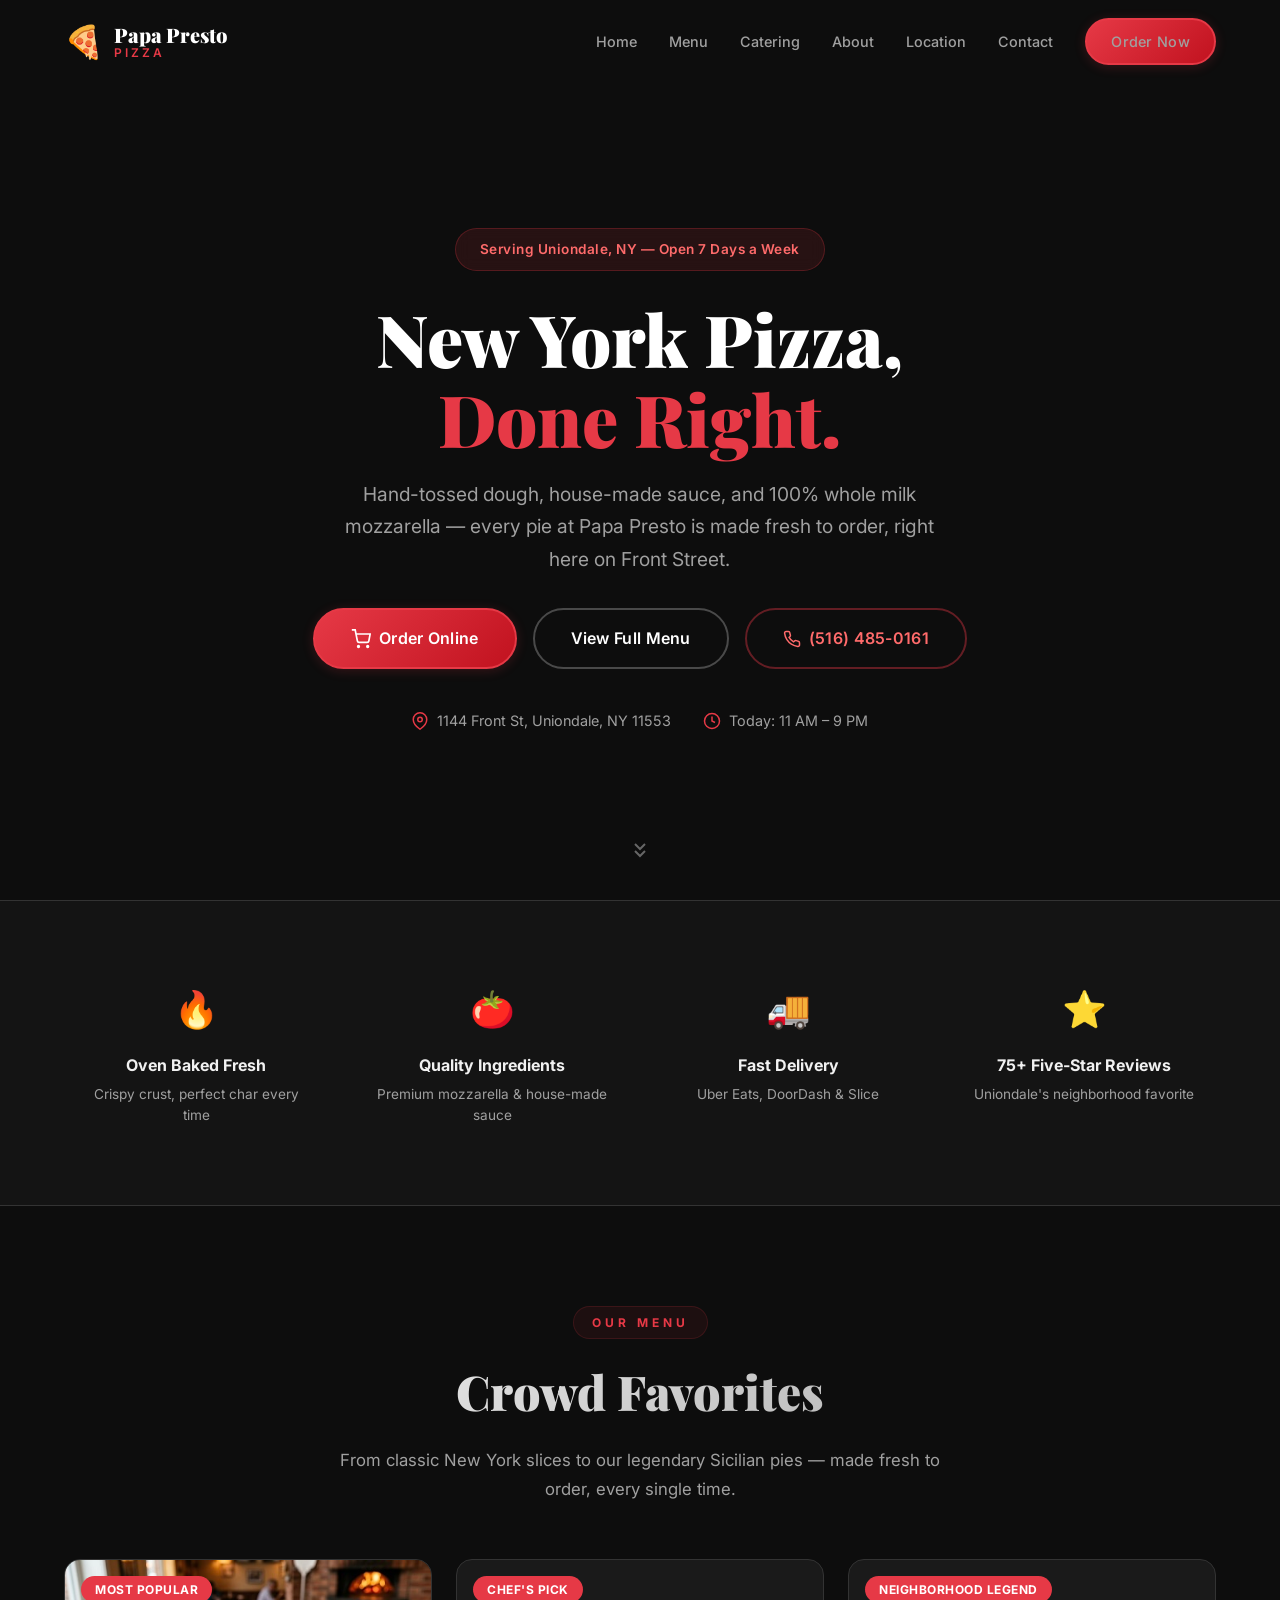
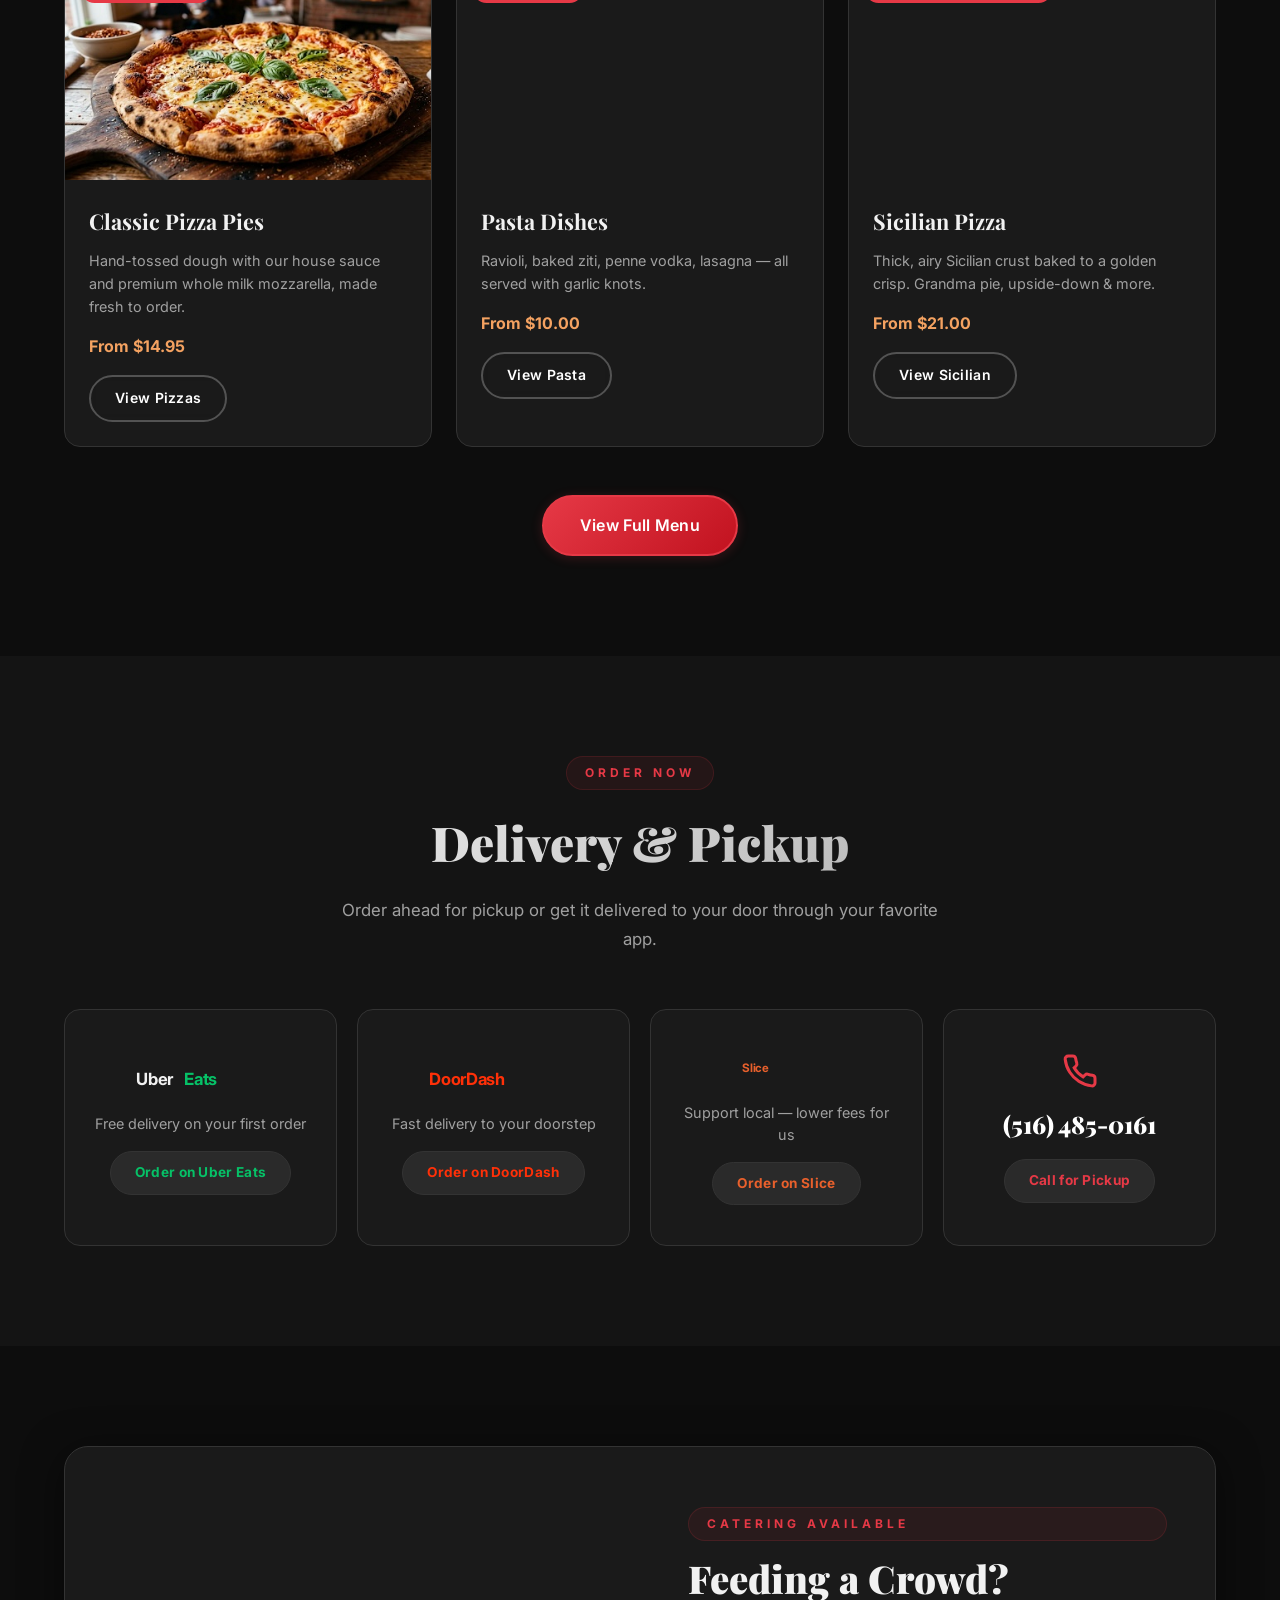
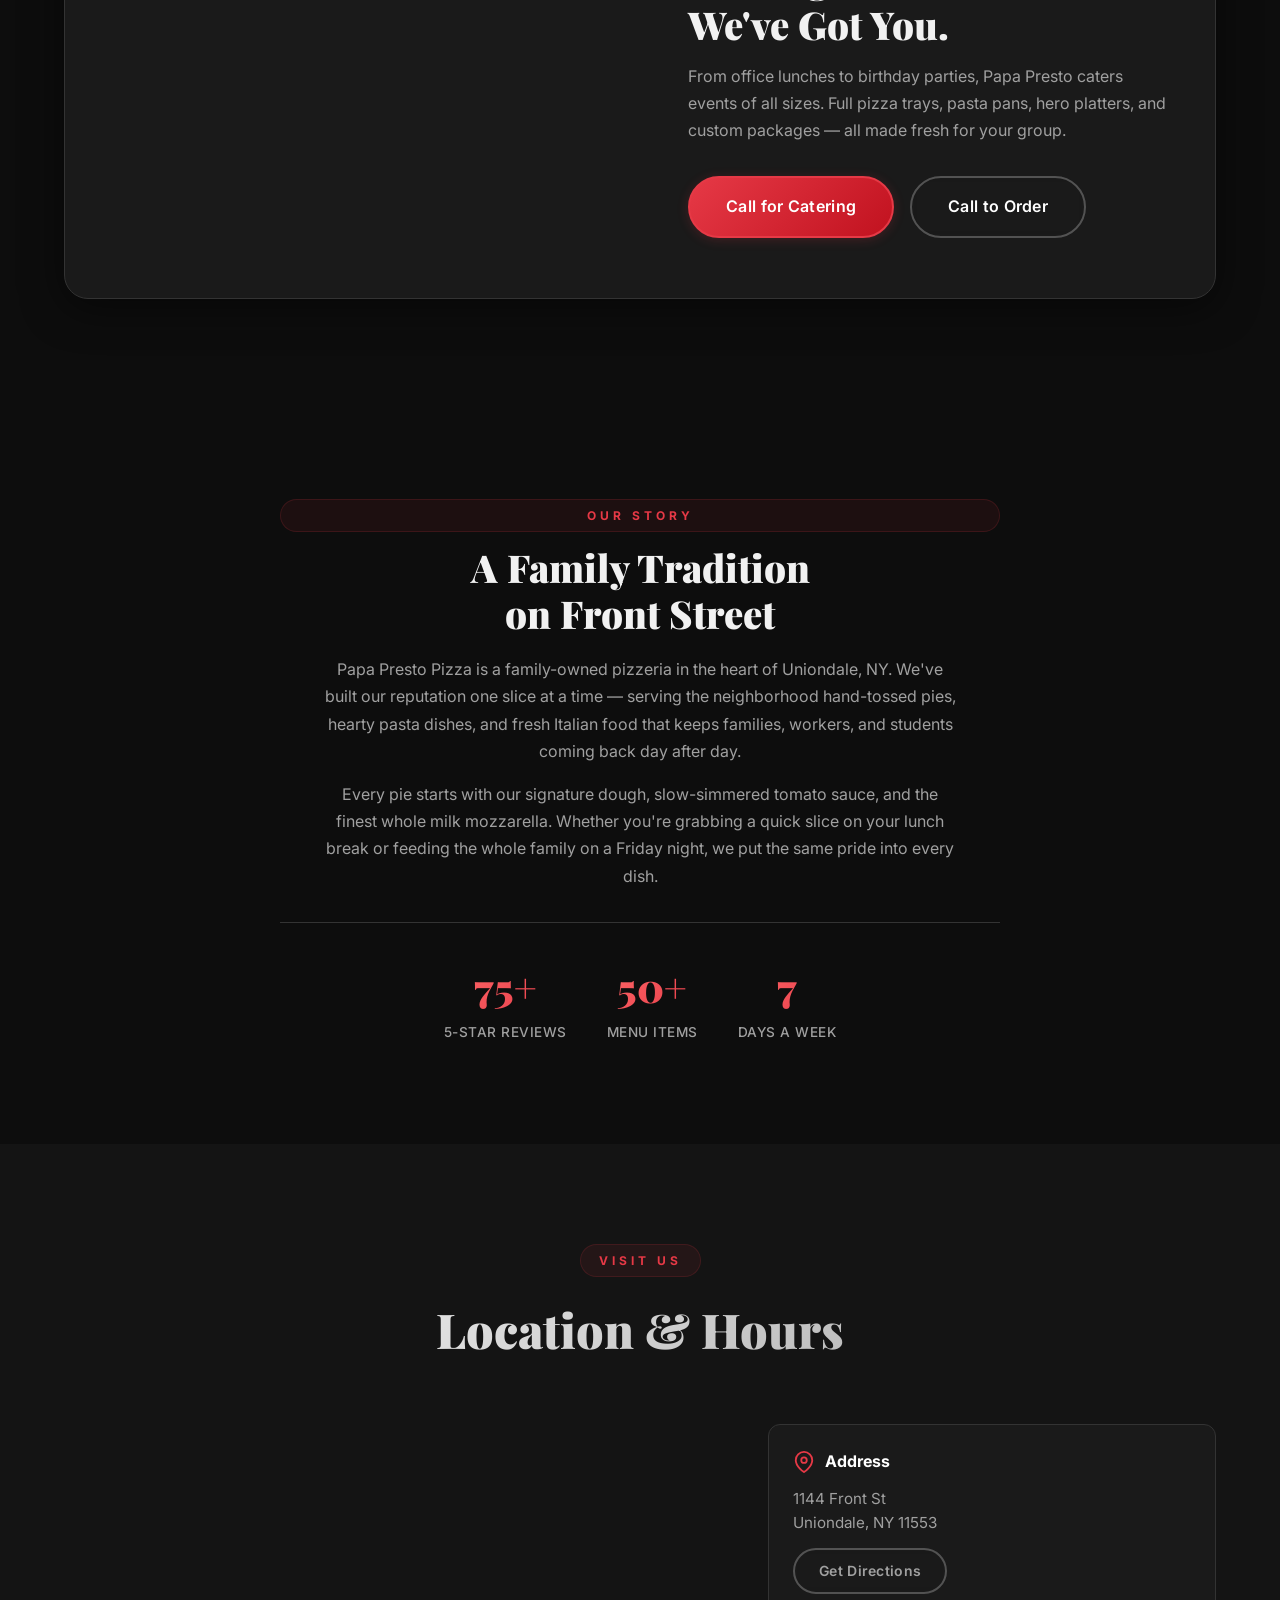
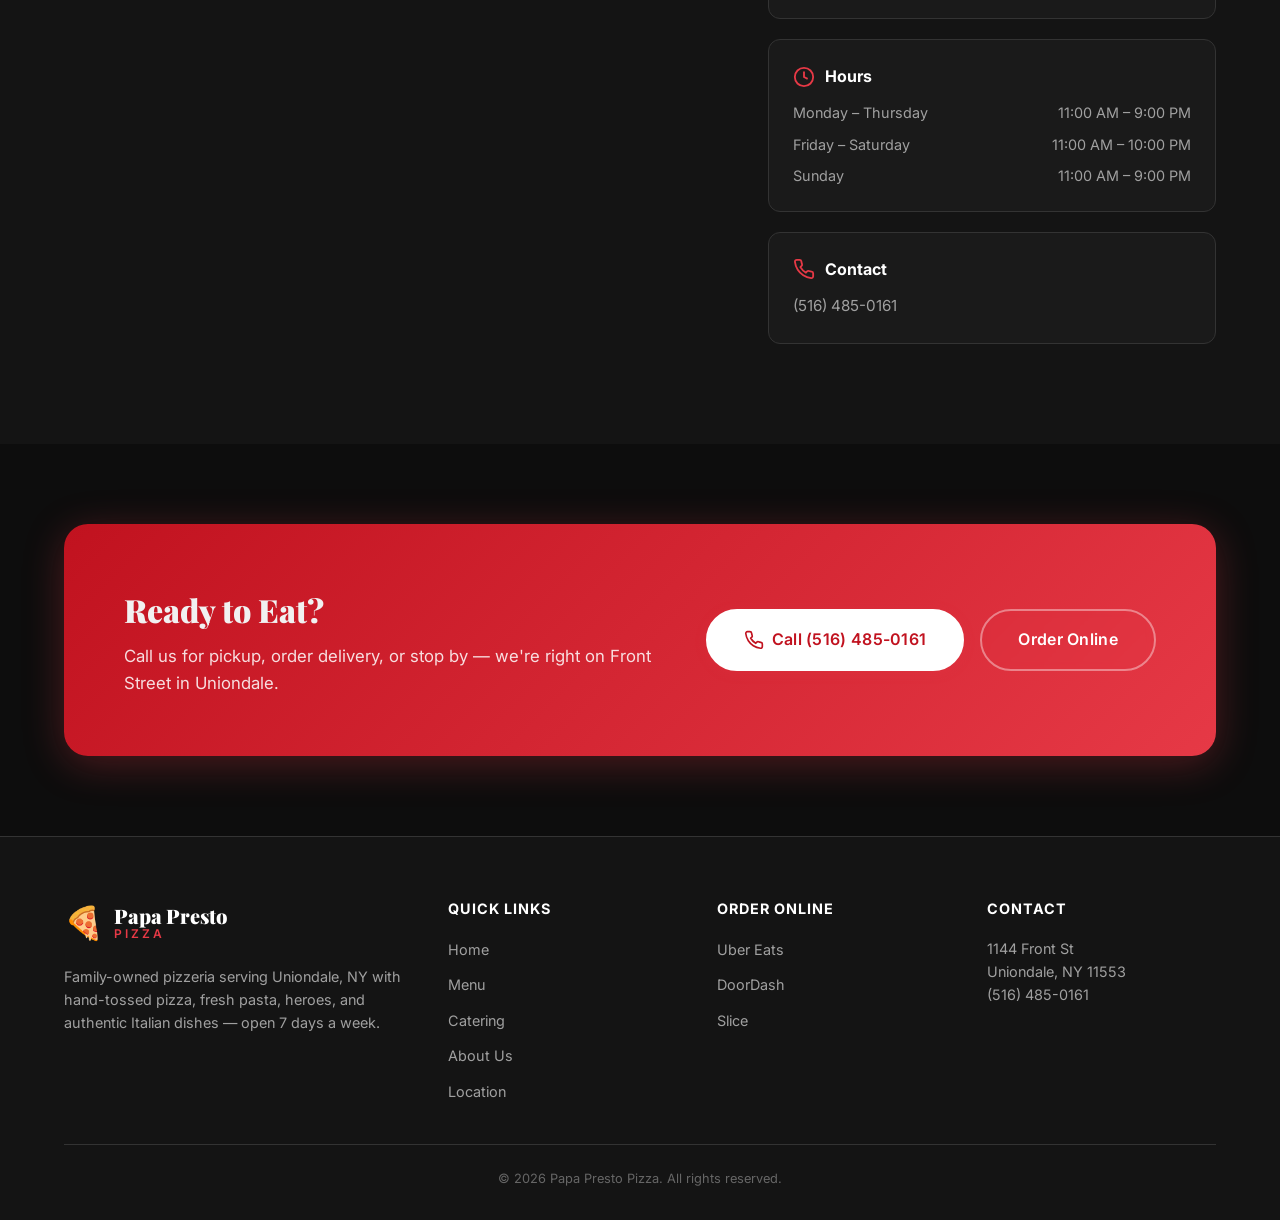
==== commit 3181c5a8: "Rename Specialty Sicilian to Sicilian Pizza, fix catering 404 links - Rename menu section heading fr" ====
--- a/index.html
+++ b/index.html
@@ -69,7 +69,7 @@
             <ul class="nav-links" id="navLinks">
                 <li><a href="#home">Home</a></li>
                 <li><a href="menu.html">Menu</a></li>
-                <li><a href="catering.html">Catering</a></li>
+                <li><a href="index.html#catering">Catering</a></li>
                 <li><a href="#about">About</a></li>
                 <li><a href="#location">Location</a></li>
                 <li><a href="#contact">Contact</a></li>
@@ -242,7 +242,7 @@
     </section>
 
     <!-- Catering Highlight -->
-    <section class="catering-highlight">
+    <section class="catering-highlight" id="catering">
         <div class="container">
             <div class="catering-highlight-inner">
                 <div class="catering-highlight-img" style="background-image: url('https://images.unsplash.com/photo-1504754524776-8f4f37790ca0?w=900&q=80');"></div>
@@ -380,7 +380,7 @@
                     <ul>
                         <li><a href="index.html">Home</a></li>
                         <li><a href="menu.html">Menu</a></li>
-                        <li><a href="catering.html">Catering</a></li>
+                        <li><a href="index.html#catering">Catering</a></li>
                         <li><a href="#about">About Us</a></li>
                         <li><a href="#location">Location</a></li>
                     </ul>
--- a/css/styles.css
+++ b/css/styles.css
@@ -45,6 +45,7 @@
 html {
     scroll-behavior: smooth;
     scroll-padding-top: 80px;
+    overflow-x: hidden;
 }
 
 body {
@@ -713,6 +714,7 @@
     transition: all var(--transition);
     text-decoration: none;
     color: var(--color-text);
+    min-width: 0;
 }
 
 .delivery-card:hover {
@@ -1443,6 +1445,9 @@
         grid-template-columns: repeat(2, 1fr);
     }
 
+    .delivery-grid {
+        grid-template-columns: repeat(2, 1fr);
+    }
 
     .footer-grid {
         grid-template-columns: repeat(2, 1fr);
@@ -1521,9 +1526,47 @@
         height: 180px;
     }
 
-    /* Order Grid */
+    /* Order / Delivery Grid */
     .order-grid {
         grid-template-columns: repeat(2, 1fr);
+    }
+
+    .delivery-grid {
+        grid-template-columns: 1fr;
+    }
+
+    .delivery-card {
+        padding: 28px 20px;
+    }
+
+    .delivery-card-logo svg {
+        max-width: 100%;
+        height: auto;
+    }
+
+    /* Catering */
+    .catering-highlight-inner {
+        grid-template-columns: 1fr;
+    }
+
+    .catering-highlight-img {
+        min-height: 250px;
+    }
+
+    .catering-highlight-img::after {
+        background: linear-gradient(180deg, transparent 60%, var(--color-bg-card) 100%);
+    }
+
+    .catering-highlight-content {
+        padding: 32px 24px;
+    }
+
+    .catering-highlight-actions {
+        flex-direction: column;
+    }
+
+    .catering-highlight-actions .btn {
+        justify-content: center;
     }
 
     /* About */
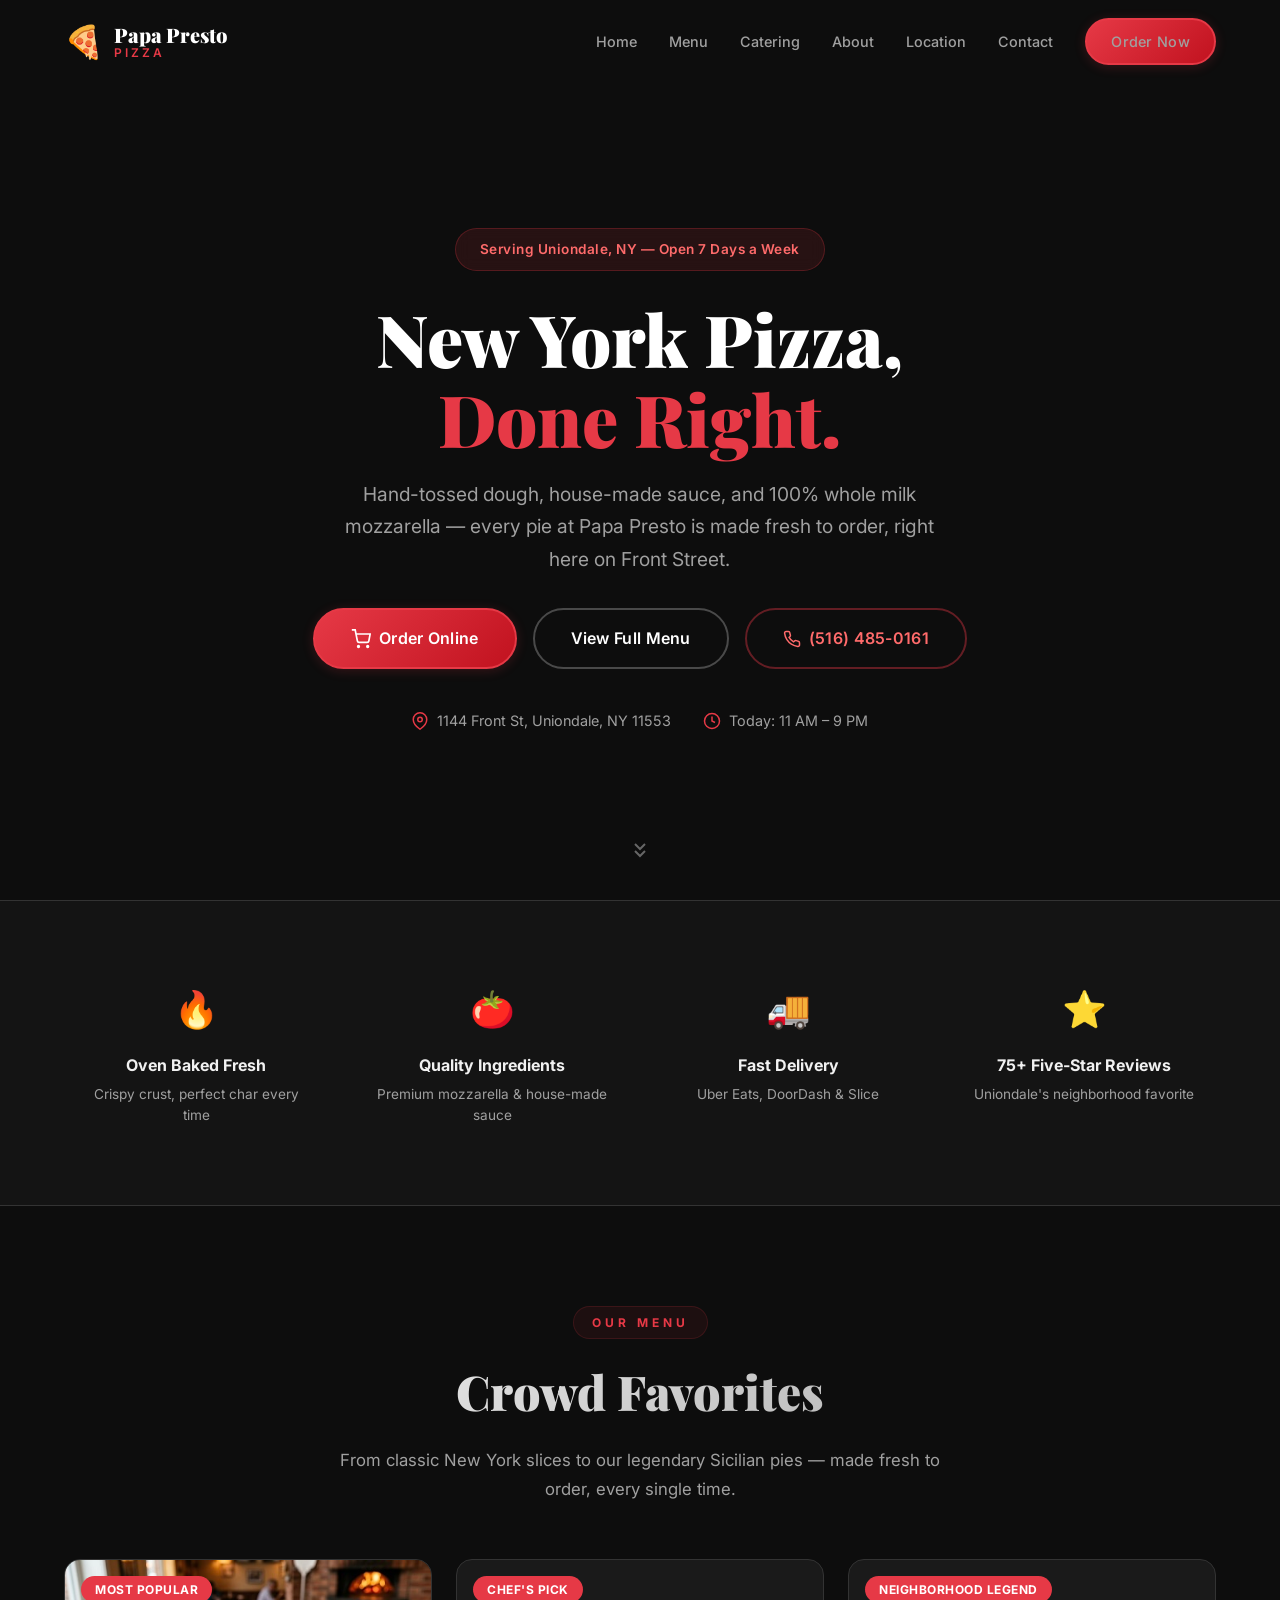
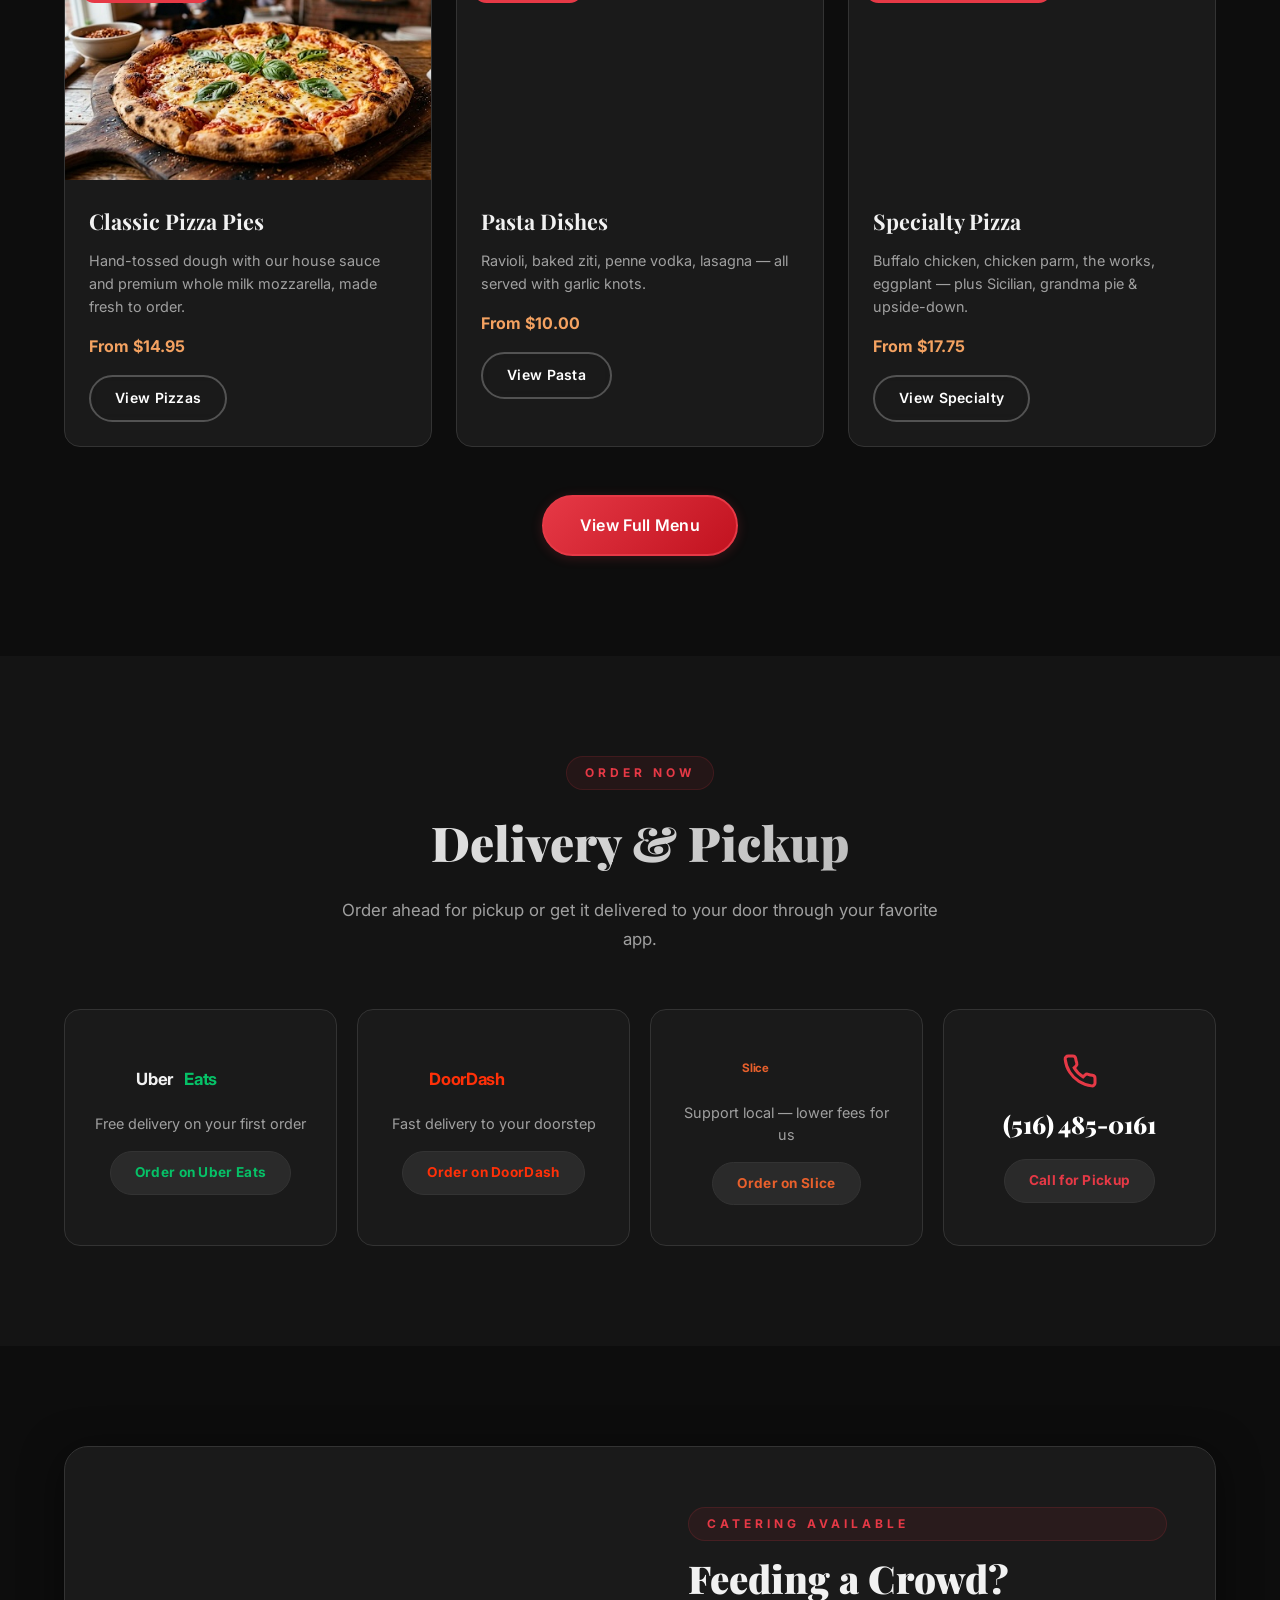
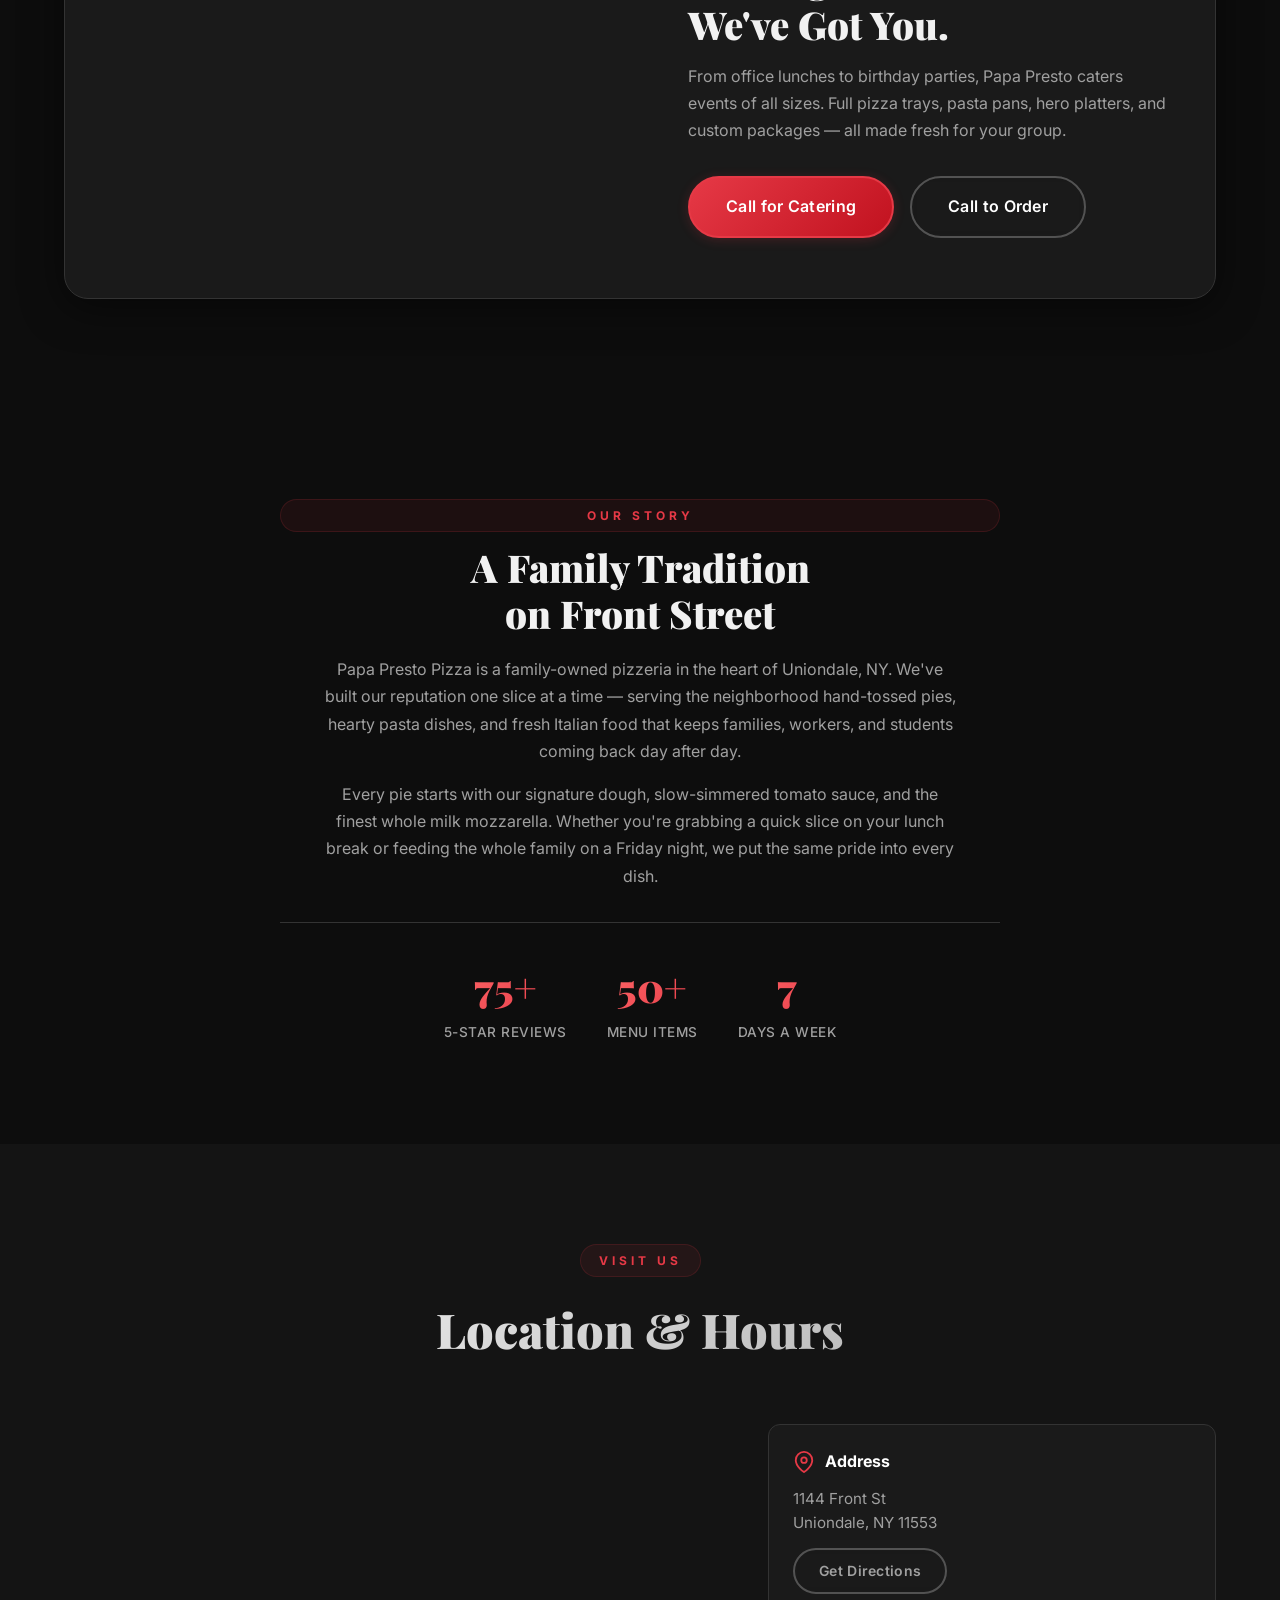
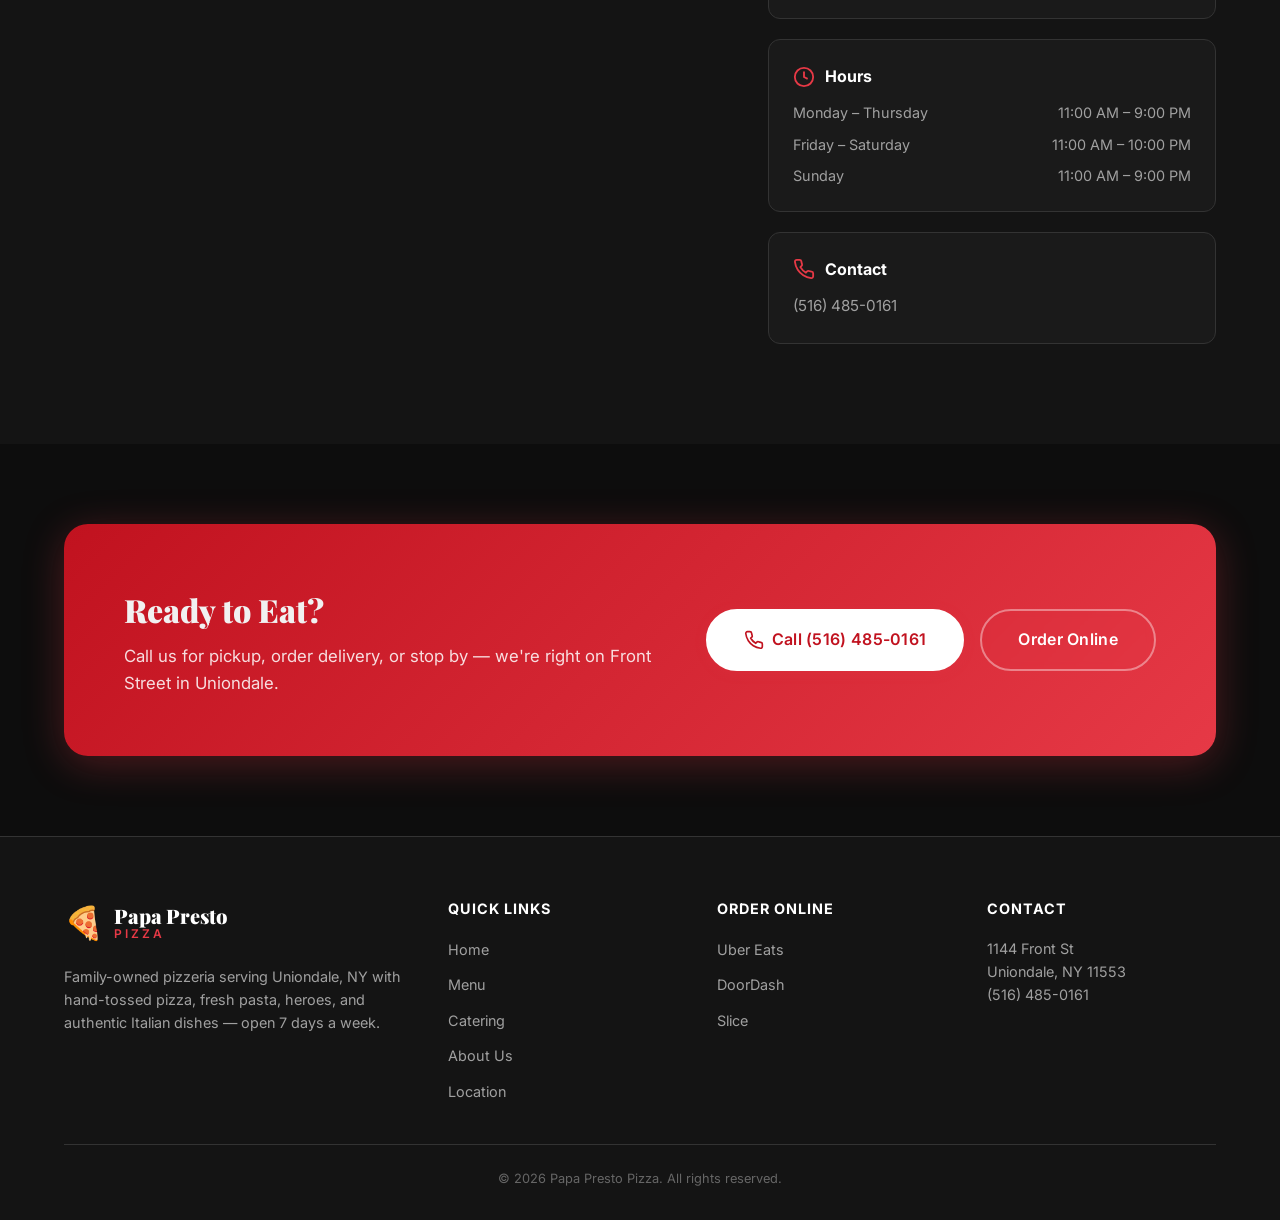
==== commit 7fbbc1de: "Update homepage Sicilian card to Specialty Pizza Rename card from "Sicilian Pizza" to "Specialty Piz" ====
--- a/index.html
+++ b/index.html
@@ -176,10 +176,10 @@
                         <span class="menu-card-badge">Neighborhood Legend</span>
                     </div>
                     <div class="menu-card-body">
-                        <h3>Sicilian Pizza</h3>
-                        <p>Thick, airy Sicilian crust baked to a golden crisp. Grandma pie, upside-down &amp; more.</p>
-                        <span class="menu-card-price">From $21.00</span>
-                        <a href="menu.html#sicilian" class="btn btn-outline btn-sm">View Sicilian</a>
+                        <h3>Specialty Pizza</h3>
+                        <p>Buffalo chicken, chicken parm, the works, eggplant &mdash; plus Sicilian, grandma pie &amp; upside-down.</p>
+                        <span class="menu-card-price">From $17.75</span>
+                        <a href="menu.html#pizza" class="btn btn-outline btn-sm">View Specialty</a>
                     </div>
                 </div>
             </div>
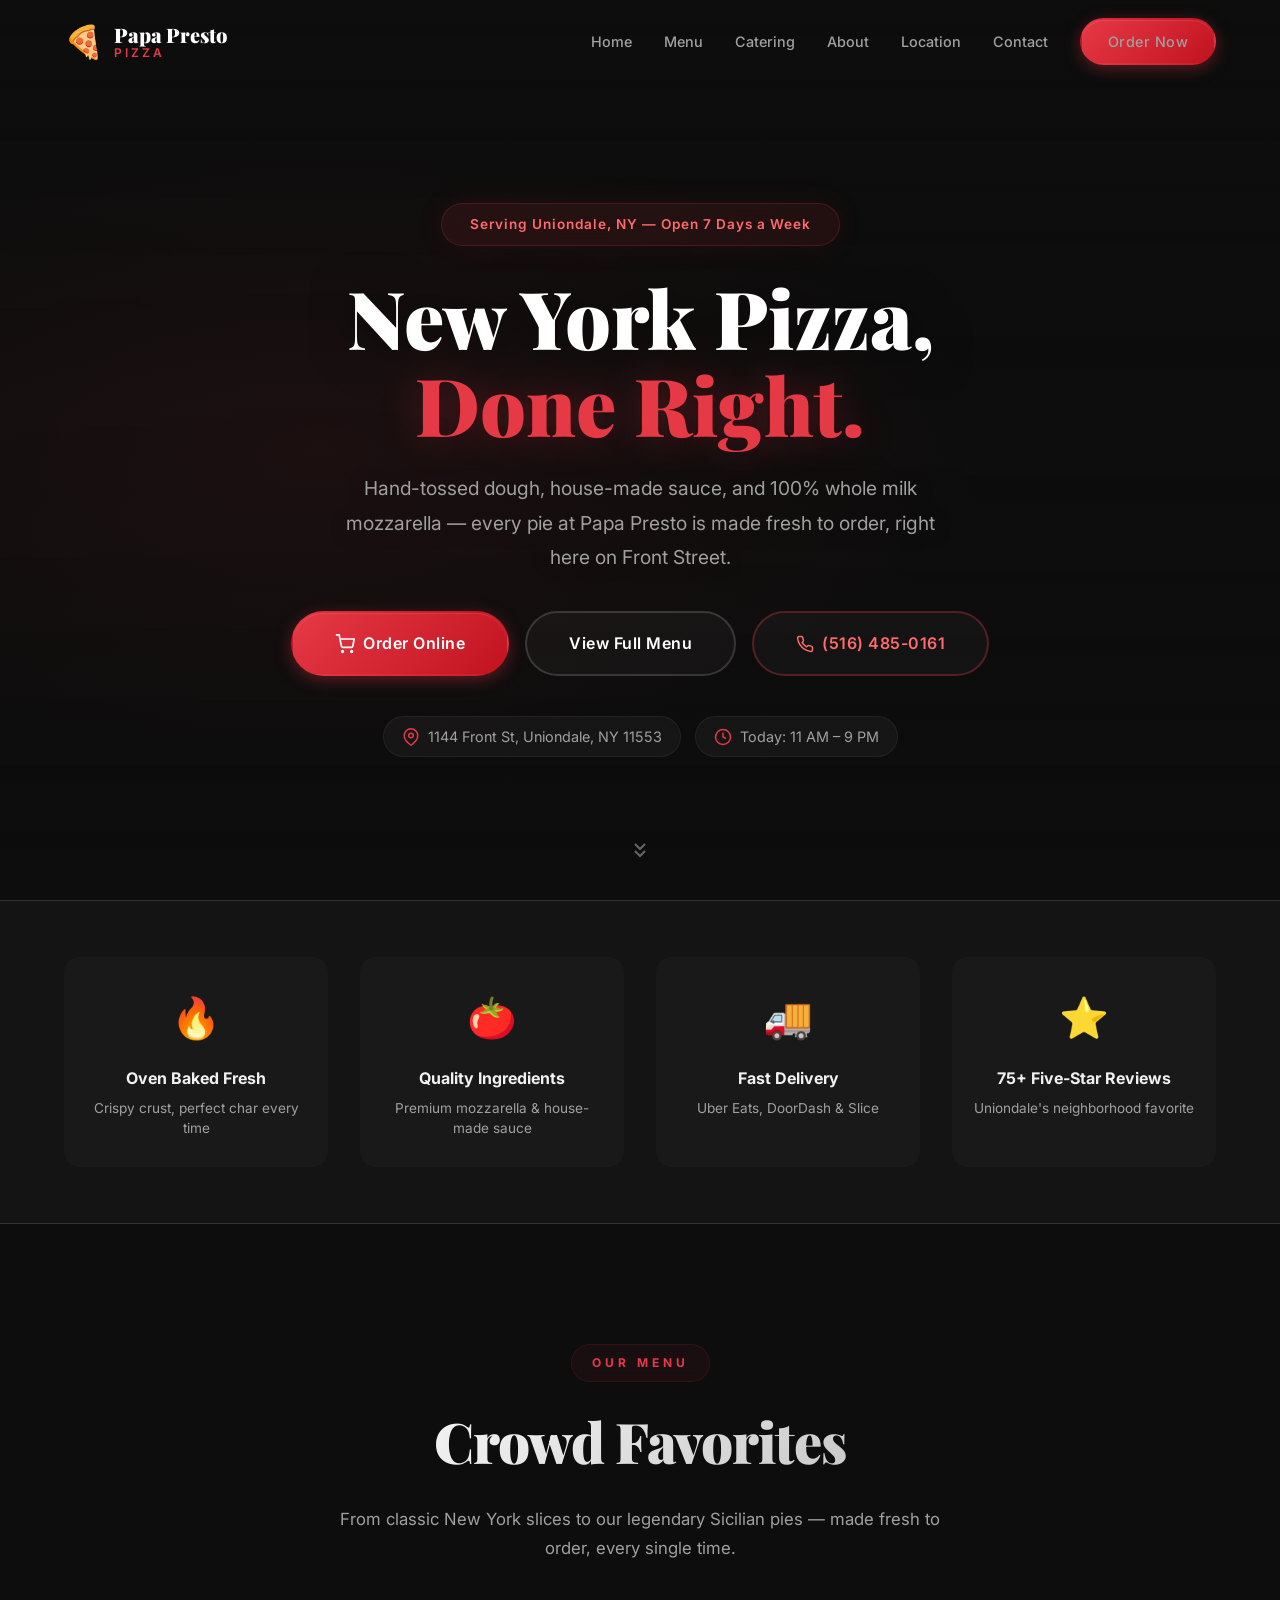
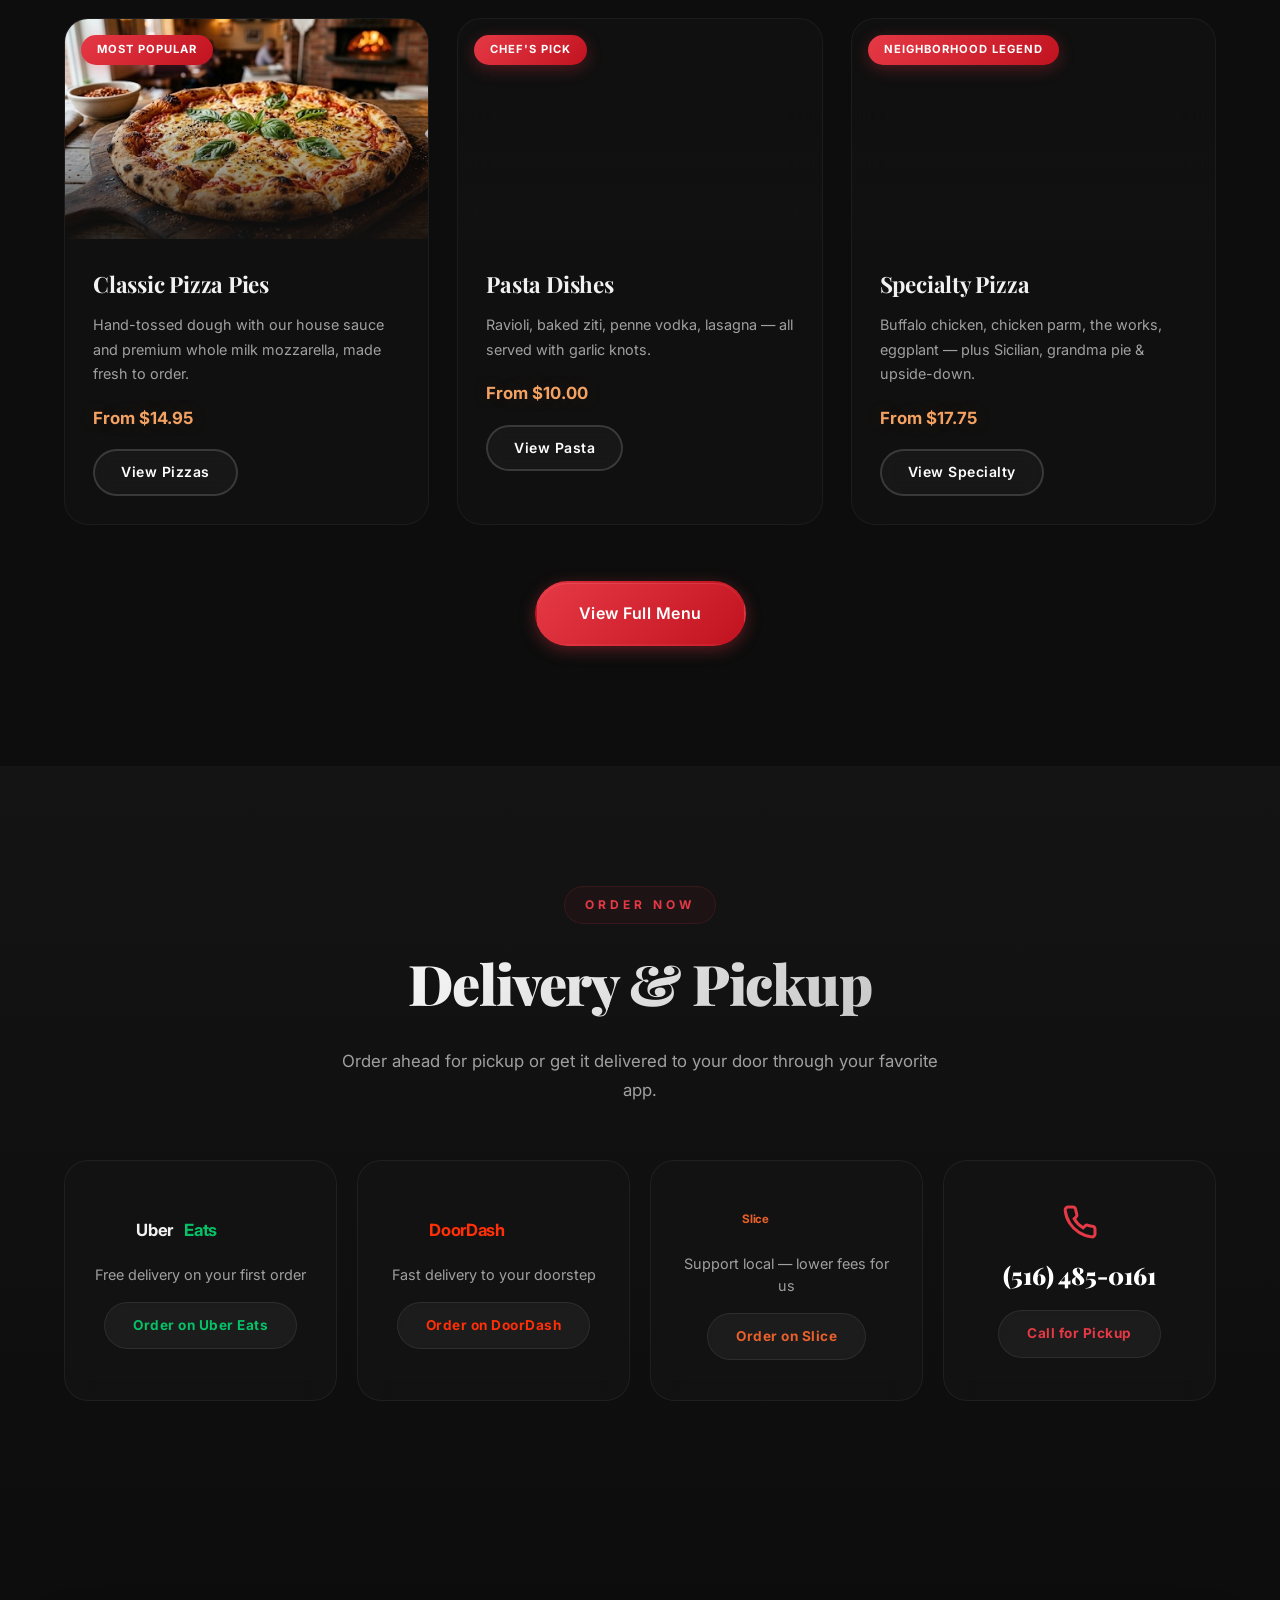
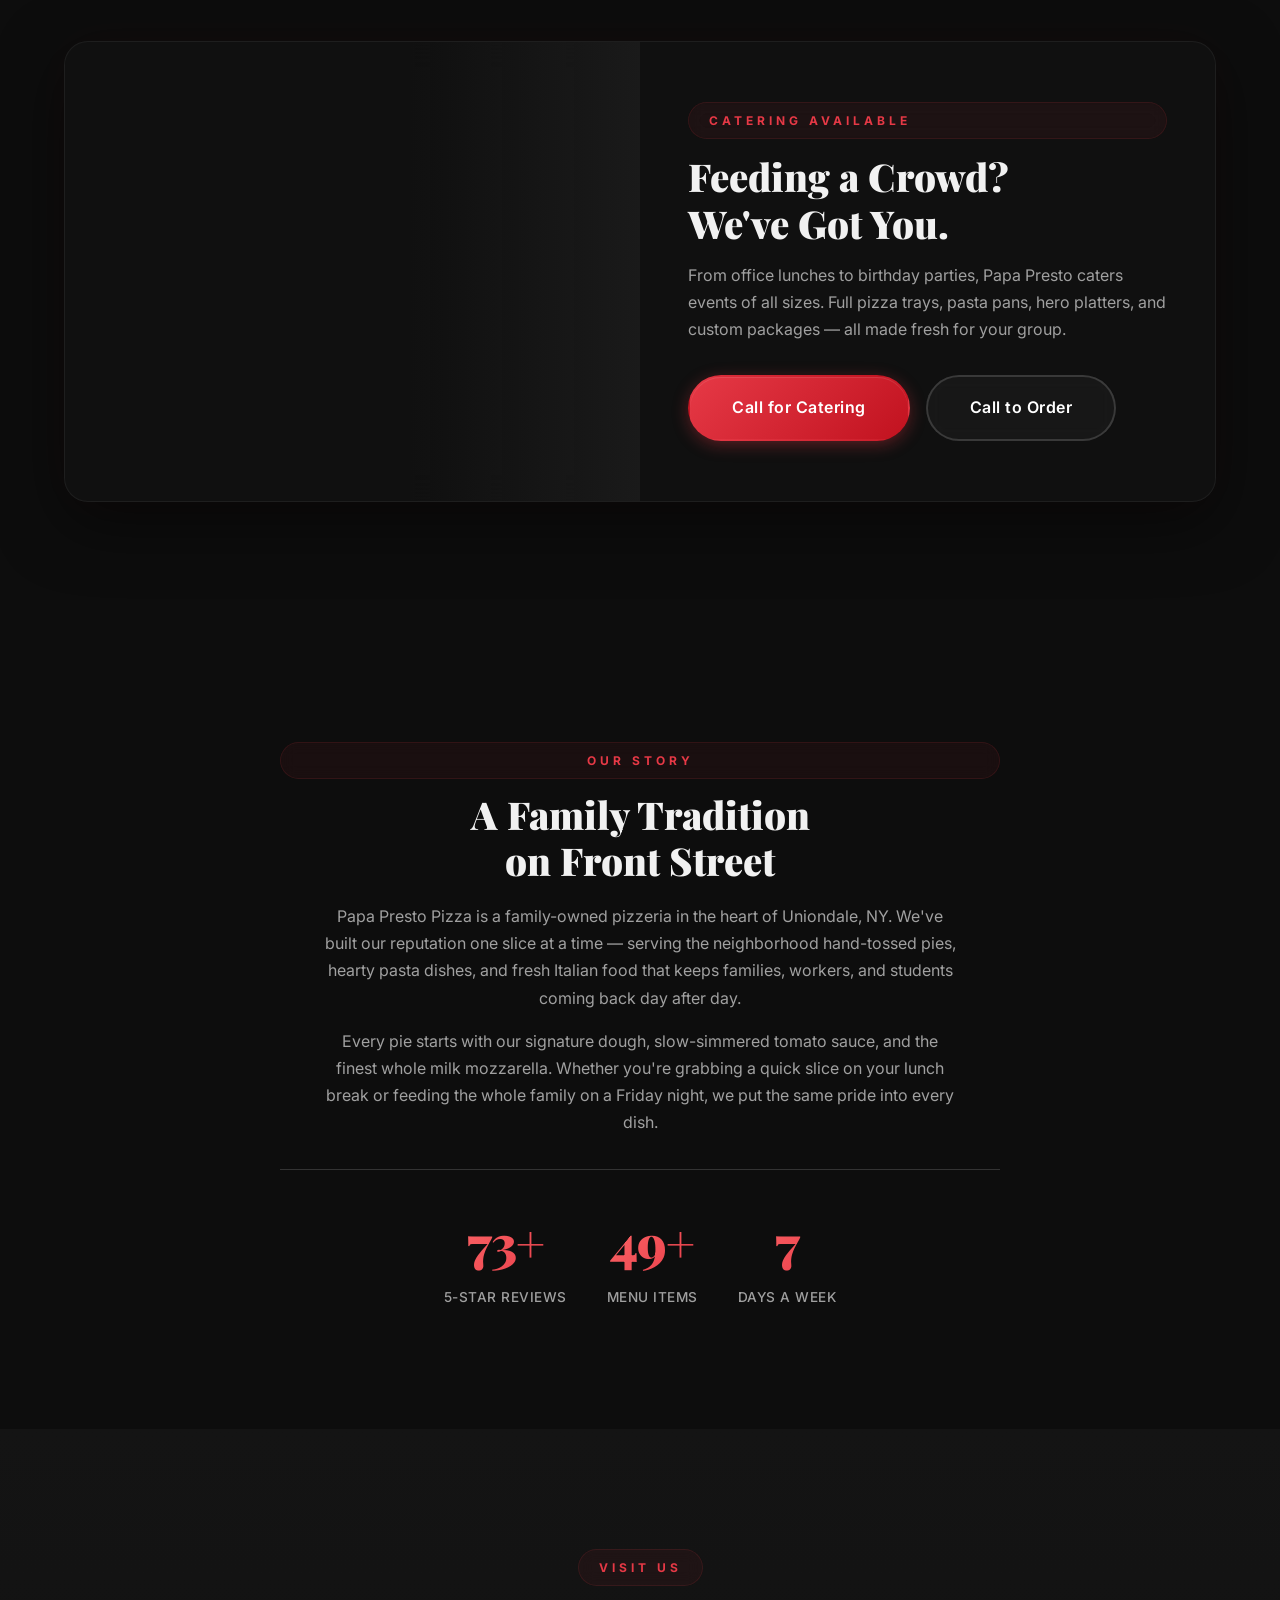
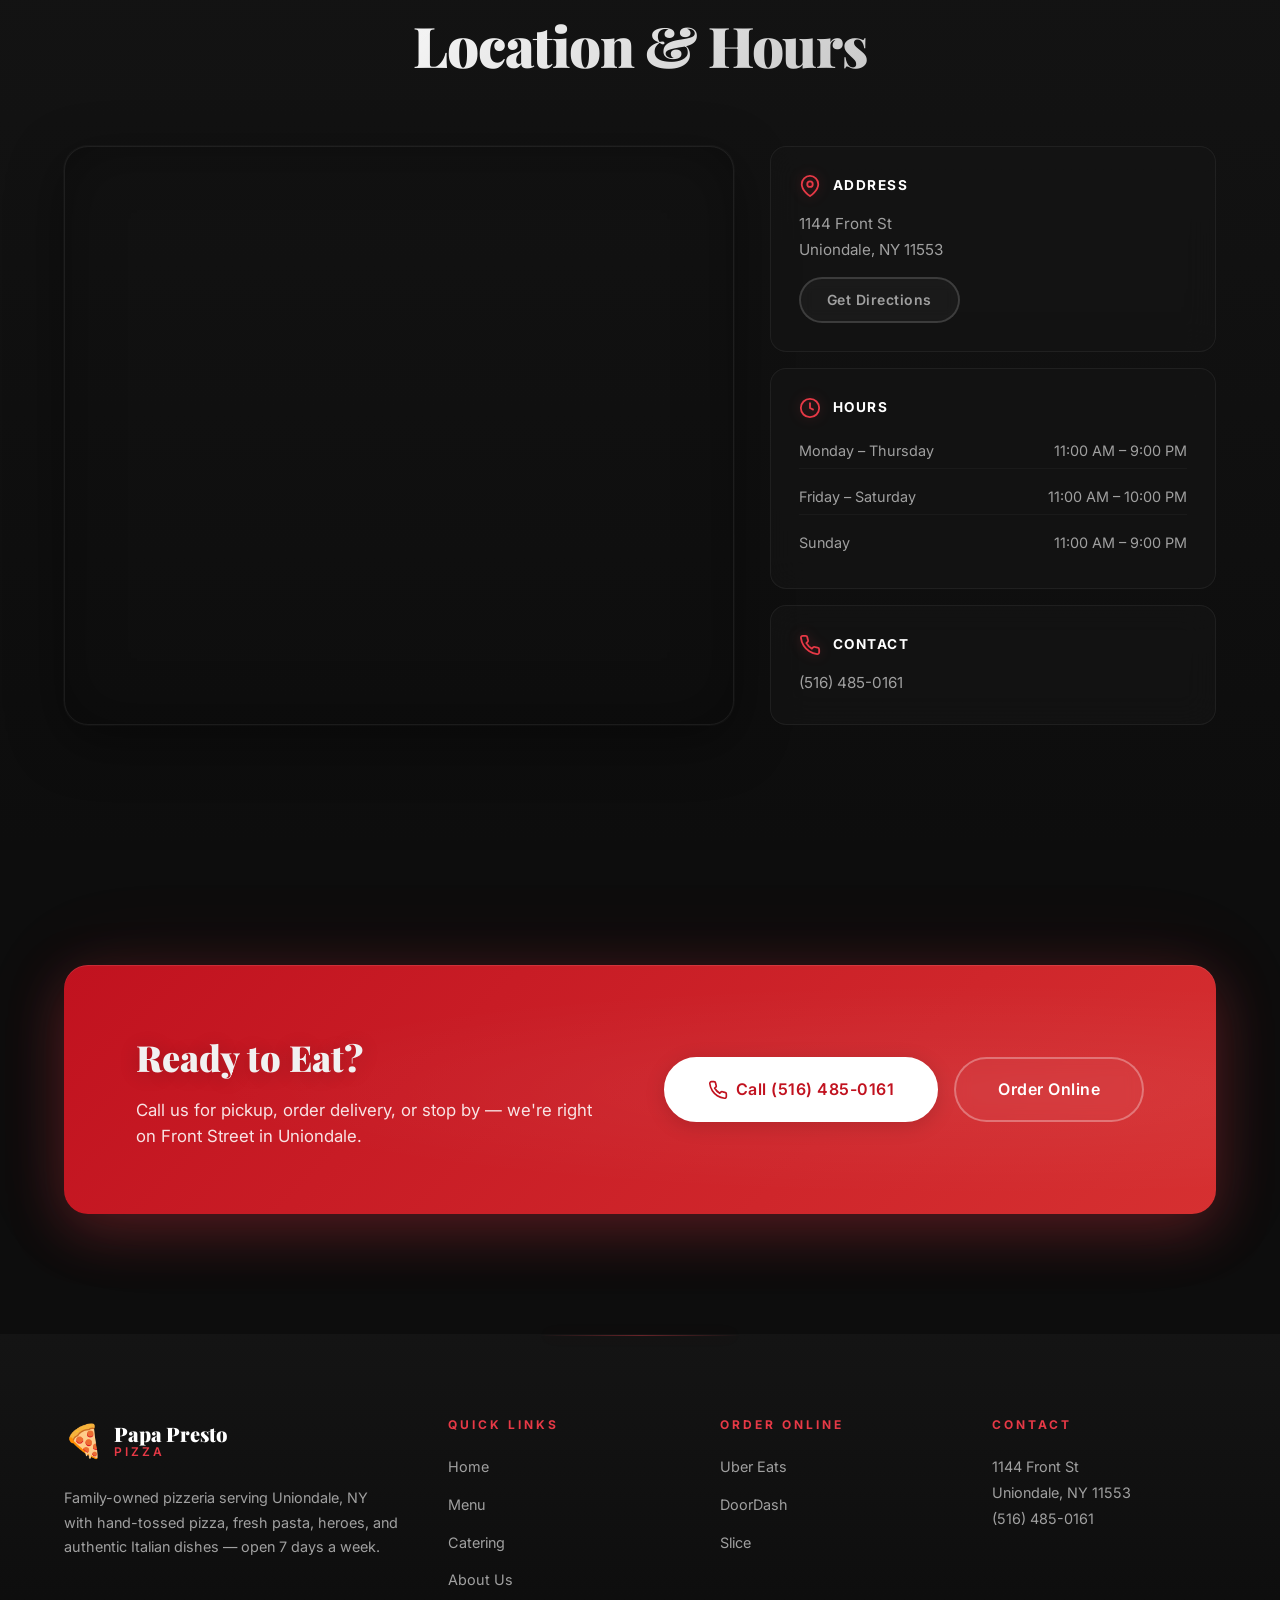
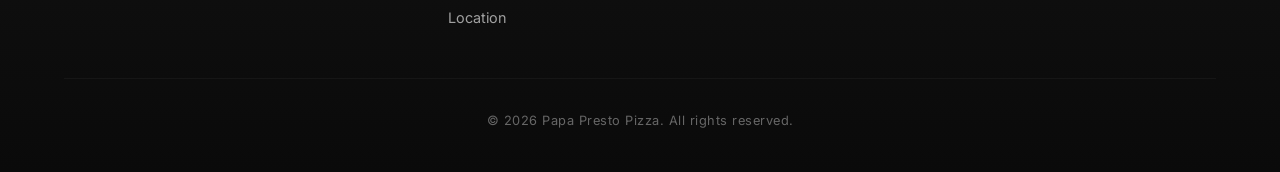
==== commit 7a25306d: "Replace catering section image with buffet spread photo Swap out the breakfast/brunch-looking image " ====
--- a/index.html
+++ b/index.html
@@ -245,7 +245,7 @@
     <section class="catering-highlight" id="catering">
         <div class="container">
             <div class="catering-highlight-inner">
-                <div class="catering-highlight-img" style="background-image: url('https://images.unsplash.com/photo-1504754524776-8f4f37790ca0?w=900&q=80');"></div>
+                <div class="catering-highlight-img" style="background-image: url('https://images.unsplash.com/photo-1543332164-8741a9b3b3e2?auto=format&fit=crop&w=900&q=80');"></div>
                 <div class="catering-highlight-content">
                     <span class="section-label">Catering Available</span>
                     <h2>Feeding a Crowd?<br>We've Got You.</h2>
--- a/css/styles.css
+++ b/css/styles.css
@@ -31,8 +31,13 @@
     --shadow-md: 0 4px 20px rgba(0,0,0,0.4);
     --shadow-lg: 0 8px 40px rgba(0,0,0,0.5);
     --shadow-glow: 0 0 30px rgba(230,57,70,0.15);
+    --shadow-glow-strong: 0 0 40px rgba(230,57,70,0.25), 0 0 80px rgba(230,57,70,0.08);
+
+    --glass-bg: rgba(20, 20, 20, 0.7);
+    --glass-border: rgba(255, 255, 255, 0.06);
 
     --transition: 0.3s cubic-bezier(0.4, 0, 0.2, 1);
+    --transition-premium: 0.5s cubic-bezier(0.23, 1, 0.32, 1);
 }
 
 /* --- Reset & Base --- */
@@ -86,58 +91,130 @@
     border: 2px solid transparent;
     border-radius: 50px;
     cursor: pointer;
-    transition: all 0.35s cubic-bezier(0.4, 0, 0.2, 1);
+    transition: all 0.55s cubic-bezier(0.23, 1, 0.32, 1);
     text-align: center;
     white-space: nowrap;
     position: relative;
-    letter-spacing: 0.3px;
+    letter-spacing: 0.5px;
+    overflow: hidden;
+    -webkit-tap-highlight-color: transparent;
+}
+
+.btn svg {
+    transition: transform 0.4s cubic-bezier(0.23, 1, 0.32, 1);
+}
+
+.btn:hover svg {
+    transform: scale(1.1);
 }
 
 .btn-sm {
-    padding: 10px 24px;
+    padding: 10px 26px;
     font-size: 0.875rem;
 }
 
 .btn-lg {
-    padding: 16px 36px;
+    padding: 18px 42px;
     font-size: 1rem;
 }
 
 .btn-primary {
     background: linear-gradient(135deg, var(--color-primary), var(--color-primary-dark));
     color: var(--color-white);
-    border-color: var(--color-primary);
-    box-shadow: 0 2px 12px rgba(230, 57, 70, 0.2);
+    border-color: transparent;
+    box-shadow:
+        0 4px 16px rgba(230, 57, 70, 0.35),
+        0 0 0 0 rgba(230,57,70,0),
+        inset 0 1px 0 rgba(255,255,255,0.1);
+}
+
+.btn-primary::before {
+    content: '';
+    position: absolute;
+    top: 0;
+    left: -100%;
+    width: 100%;
+    height: 100%;
+    background: linear-gradient(90deg, transparent, rgba(255,255,255,0.25), transparent);
+    transition: none;
+}
+
+.btn-primary::after {
+    content: '';
+    position: absolute;
+    inset: -2px;
+    border-radius: 50px;
+    background: linear-gradient(135deg, var(--color-primary-light), var(--color-primary), var(--color-primary-dark));
+    z-index: -1;
+    opacity: 0;
+    transition: opacity 0.5s ease;
 }
 
 .btn-primary:hover {
     background: linear-gradient(135deg, var(--color-primary-light), var(--color-primary));
-    border-color: var(--color-primary-light);
-    transform: translateY(-3px);
-    box-shadow: 0 6px 28px rgba(230, 57, 70, 0.45);
+    border-color: transparent;
+    transform: translateY(-4px) scale(1.03);
+    box-shadow:
+        0 12px 40px rgba(230, 57, 70, 0.5),
+        0 0 80px rgba(230, 57, 70, 0.15),
+        0 0 0 1px rgba(230, 57, 70, 0.3),
+        inset 0 1px 0 rgba(255,255,255,0.15);
+}
+
+.btn-primary:hover::before {
+    animation: shimmer 0.7s ease forwards;
+}
+
+.btn-primary:hover::after {
+    opacity: 1;
 }
 
 .btn-primary:active {
-    transform: translateY(-1px);
-    box-shadow: 0 3px 16px rgba(230, 57, 70, 0.35);
+    transform: translateY(-1px) scale(0.98);
+    box-shadow:
+        0 4px 20px rgba(230, 57, 70, 0.45),
+        inset 0 2px 4px rgba(0,0,0,0.2);
+    transition-duration: 0.1s;
 }
 
 .btn-outline {
-    background: transparent;
+    background: rgba(255,255,255,0.03);
     color: var(--color-white);
-    border-color: rgba(255,255,255,0.25);
-    backdrop-filter: blur(4px);
+    border-color: rgba(255,255,255,0.15);
+    backdrop-filter: blur(8px);
+    -webkit-backdrop-filter: blur(8px);
+    box-shadow: 0 0 0 0 rgba(230,57,70,0);
+}
+
+.btn-outline::after {
+    content: '';
+    position: absolute;
+    inset: -2px;
+    border-radius: 50px;
+    background: linear-gradient(135deg, rgba(230,57,70,0.4), transparent, rgba(255,255,255,0.1));
+    z-index: -1;
+    opacity: 0;
+    transition: opacity 0.5s ease;
 }
 
 .btn-outline:hover {
-    border-color: var(--color-primary);
+    border-color: rgba(230, 57, 70, 0.5);
     color: var(--color-primary-light);
-    transform: translateY(-3px);
-    box-shadow: 0 4px 20px rgba(230, 57, 70, 0.15);
+    background: rgba(230, 57, 70, 0.08);
+    transform: translateY(-4px);
+    box-shadow:
+        0 8px 32px rgba(230, 57, 70, 0.15),
+        0 0 48px rgba(230, 57, 70, 0.06);
+}
+
+.btn-outline:hover::after {
+    opacity: 1;
 }
 
 .btn-outline:active {
-    transform: translateY(-1px);
+    transform: translateY(-1px) scale(0.98);
+    box-shadow: 0 2px 12px rgba(230, 57, 70, 0.2);
+    transition-duration: 0.1s;
 }
 
 /* --- Navigation --- */
@@ -153,11 +230,12 @@
 
 .navbar.scrolled,
 .navbar--solid {
-    background: rgba(13, 13, 13, 0.95);
-    backdrop-filter: blur(20px);
-    -webkit-backdrop-filter: blur(20px);
+    background: rgba(13, 13, 13, 0.82);
+    backdrop-filter: blur(24px) saturate(180%);
+    -webkit-backdrop-filter: blur(24px) saturate(180%);
     padding: 10px 0;
-    box-shadow: 0 2px 20px rgba(0,0,0,0.5);
+    box-shadow: 0 1px 0 rgba(255,255,255,0.04), 0 4px 30px rgba(0,0,0,0.5);
+    border-bottom: 1px solid rgba(255,255,255,0.03);
 }
 
 .nav-container {
@@ -271,23 +349,38 @@
     display: flex;
     align-items: center;
     justify-content: center;
+    background: var(--color-bg);
+    overflow: hidden;
+}
+
+.hero::before {
+    content: '';
+    position: absolute;
+    inset: -10%;
     background: url('https://images.unsplash.com/photo-1513104890138-7c749659a591?w=1920&q=80') center/cover no-repeat;
-    overflow: hidden;
+    transform: translateY(var(--parallax-y, 0px));
+    will-change: transform;
+    z-index: 0;
 }
 
 .hero-overlay {
     position: absolute;
     inset: 0;
-    background: linear-gradient(
-        180deg,
-        rgba(13, 13, 13, 0.7) 0%,
-        rgba(13, 13, 13, 0.5) 40%,
-        rgba(13, 13, 13, 0.85) 100%
-    );
+    z-index: 1;
+    background:
+        radial-gradient(ellipse at 25% 50%, rgba(230,57,70,0.07) 0%, transparent 50%),
+        linear-gradient(
+            180deg,
+            rgba(13, 13, 13, 0.75) 0%,
+            rgba(13, 13, 13, 0.35) 30%,
+            rgba(13, 13, 13, 0.5) 60%,
+            rgba(13, 13, 13, 0.93) 100%
+        );
 }
 
 .hero-content {
     position: relative;
+    z-index: 2;
     text-align: center;
     max-width: 800px;
     padding: 120px 24px 60px;
@@ -295,17 +388,19 @@
 
 .hero-badge {
     display: inline-block;
-    padding: 10px 24px;
-    background: rgba(230, 57, 70, 0.12);
-    border: 1px solid rgba(230, 57, 70, 0.25);
+    padding: 10px 28px;
+    background: rgba(230, 57, 70, 0.1);
+    border: 1px solid rgba(230, 57, 70, 0.2);
     border-radius: 50px;
     font-size: 0.85rem;
     font-weight: 600;
     color: var(--color-primary-light);
     margin-bottom: 28px;
-    letter-spacing: 0.5px;
-    backdrop-filter: blur(8px);
+    letter-spacing: 1px;
+    backdrop-filter: blur(16px);
+    -webkit-backdrop-filter: blur(16px);
     animation: fadeInDown 0.8s ease-out;
+    box-shadow: 0 0 30px rgba(230,57,70,0.08);
 }
 
 @keyframes fadeInDown {
@@ -318,6 +413,22 @@
     to { opacity: 1; transform: translateY(0); }
 }
 
+@keyframes shimmer {
+    0% { left: -100%; }
+    100% { left: 100%; }
+}
+
+@keyframes filterGlow {
+    0%, 100% { box-shadow: 0 4px 20px rgba(230,57,70,0.3), 0 0 40px rgba(230,57,70,0.06); }
+    50% { box-shadow: 0 4px 24px rgba(230,57,70,0.4), 0 0 50px rgba(230,57,70,0.1); }
+}
+
+@keyframes gradientFlow {
+    0% { background-position: 0% 50%; }
+    50% { background-position: 100% 50%; }
+    100% { background-position: 0% 50%; }
+}
+
 .hero h1 {
     animation: fadeInUp 0.8s ease-out 0.15s both;
 }
@@ -336,23 +447,26 @@
 
 .hero h1 {
     font-family: var(--font-display);
-    font-size: clamp(2.5rem, 6vw, 4.5rem);
+    font-size: clamp(2.75rem, 7vw, 5rem);
     font-weight: 900;
-    line-height: 1.1;
-    margin-bottom: 20px;
+    line-height: 1.08;
+    margin-bottom: 24px;
     color: var(--color-white);
+    text-shadow: 0 2px 40px rgba(0,0,0,0.5), 0 0 80px rgba(230,57,70,0.08);
 }
 
 .text-accent {
     color: var(--color-primary);
+    text-shadow: 0 0 40px rgba(230,57,70,0.3);
 }
 
 .hero-subtitle {
     font-size: clamp(1rem, 2vw, 1.2rem);
     color: var(--color-text-muted);
     max-width: 600px;
-    margin: 0 auto 32px;
-    line-height: 1.7;
+    margin: 0 auto 36px;
+    line-height: 1.8;
+    text-shadow: 0 2px 20px rgba(0,0,0,0.4);
 }
 
 .hero-actions {
@@ -365,7 +479,7 @@
 
 .hero-info {
     display: flex;
-    gap: 32px;
+    gap: 14px;
     justify-content: center;
     flex-wrap: wrap;
 }
@@ -376,6 +490,12 @@
     gap: 8px;
     color: var(--color-text-muted);
     font-size: 0.9rem;
+    padding: 8px 18px;
+    background: rgba(255,255,255,0.04);
+    border-radius: 50px;
+    border: 1px solid rgba(255,255,255,0.06);
+    backdrop-filter: blur(8px);
+    -webkit-backdrop-filter: blur(8px);
 }
 
 .hero-info-item a {
@@ -398,6 +518,7 @@
     transform: translateX(-50%);
     animation: bounce 2s infinite;
     color: var(--color-text-dim);
+    z-index: 2;
 }
 
 @keyframes bounce {
@@ -414,11 +535,13 @@
 }
 
 .page-hero .hero-overlay {
-    background: linear-gradient(
-        180deg,
-        rgba(13, 13, 13, 0.8) 0%,
-        rgba(13, 13, 13, 0.9) 100%
-    );
+    background:
+        radial-gradient(ellipse at 50% 80%, rgba(230,57,70,0.06) 0%, transparent 50%),
+        linear-gradient(
+            180deg,
+            rgba(13, 13, 13, 0.8) 0%,
+            rgba(13, 13, 13, 0.92) 100%
+        );
 }
 
 .page-hero .container {
@@ -454,25 +577,29 @@
 }
 
 .feature-item {
-    padding: 24px 16px;
-    border-radius: var(--radius-md);
-    transition: all var(--transition);
+    padding: 28px 20px;
+    border-radius: var(--radius-lg);
+    transition: all var(--transition-premium);
+    background: rgba(255,255,255,0.02);
+    border: 1px solid transparent;
 }
 
 .feature-item:hover {
-    background: rgba(230, 57, 70, 0.05);
-    transform: translateY(-4px);
+    background: rgba(230, 57, 70, 0.04);
+    border-color: rgba(230, 57, 70, 0.1);
+    transform: translateY(-6px);
+    box-shadow: 0 12px 40px rgba(0,0,0,0.3);
 }
 
 .feature-icon {
-    font-size: 2.25rem;
-    margin-bottom: 14px;
+    font-size: 2.5rem;
+    margin-bottom: 16px;
     display: inline-block;
-    transition: transform 0.4s ease;
+    transition: transform 0.5s cubic-bezier(0.23, 1, 0.32, 1);
 }
 
 .feature-item:hover .feature-icon {
-    transform: scale(1.15);
+    transform: scale(1.2) translateY(-2px);
 }
 
 .feature-item h3 {
@@ -501,18 +628,21 @@
     letter-spacing: 4px;
     color: var(--color-primary);
     margin-bottom: 14px;
-    padding: 6px 18px;
-    background: rgba(230, 57, 70, 0.08);
+    padding: 8px 20px;
+    background: rgba(230, 57, 70, 0.06);
     border-radius: 50px;
-    border: 1px solid rgba(230, 57, 70, 0.15);
+    border: 1px solid rgba(230, 57, 70, 0.12);
+    backdrop-filter: blur(8px);
+    -webkit-backdrop-filter: blur(8px);
 }
 
 .section-header h2 {
     font-family: var(--font-display);
-    font-size: clamp(2rem, 4vw, 3rem);
+    font-size: clamp(2.25rem, 5vw, 3.5rem);
     font-weight: 900;
-    margin-bottom: 16px;
-    background: linear-gradient(135deg, var(--color-white), var(--color-text-muted));
+    margin-bottom: 20px;
+    letter-spacing: -0.02em;
+    background: linear-gradient(135deg, var(--color-white) 20%, rgba(255,255,255,0.65));
     -webkit-background-clip: text;
     -webkit-text-fill-color: transparent;
     background-clip: text;
@@ -528,22 +658,24 @@
 
 /* --- Menu Highlights (Homepage) --- */
 .menu-highlights {
-    padding: 100px 0;
+    padding: 120px 0;
 }
 
 .menu-categories {
     display: grid;
     grid-template-columns: repeat(3, 1fr);
-    gap: 24px;
-    margin-bottom: 48px;
+    gap: 28px;
+    margin-bottom: 56px;
 }
 
 .menu-card {
-    background: var(--color-bg-card);
-    border-radius: var(--radius-lg);
+    background: rgba(18, 18, 18, 0.75);
+    backdrop-filter: blur(20px) saturate(150%);
+    -webkit-backdrop-filter: blur(20px) saturate(150%);
+    border-radius: var(--radius-xl);
     overflow: hidden;
-    border: 1px solid var(--color-border);
-    transition: all 0.4s cubic-bezier(0.4, 0, 0.2, 1);
+    border: 1px solid rgba(255,255,255,0.05);
+    transition: all 0.6s cubic-bezier(0.23, 1, 0.32, 1);
     position: relative;
 }
 
@@ -551,18 +683,22 @@
     content: '';
     position: absolute;
     inset: 0;
-    border-radius: var(--radius-lg);
+    border-radius: var(--radius-xl);
     opacity: 0;
-    background: linear-gradient(135deg, rgba(230, 57, 70, 0.06), transparent);
-    transition: opacity 0.4s ease;
+    background: linear-gradient(135deg, rgba(230, 57, 70, 0.1), transparent 50%);
+    transition: opacity 0.6s ease;
     pointer-events: none;
-    z-index: 1;
+    z-index: 2;
 }
 
 .menu-card:hover {
-    transform: translateY(-10px);
-    box-shadow: 0 20px 50px rgba(0, 0, 0, 0.5), 0 0 40px rgba(230, 57, 70, 0.12);
-    border-color: rgba(230, 57, 70, 0.35);
+    transform: translateY(-16px) scale(1.01);
+    box-shadow:
+        0 32px 72px -12px rgba(0, 0, 0, 0.7),
+        0 0 0 1px rgba(230, 57, 70, 0.15),
+        0 0 64px rgba(230, 57, 70, 0.08),
+        0 0 120px rgba(230, 57, 70, 0.03);
+    border-color: rgba(230, 57, 70, 0.3);
 }
 
 .menu-card:hover::before {
@@ -574,61 +710,78 @@
     background-size: cover;
     background-position: center;
     position: relative;
-    transition: transform 0.5s ease;
+    transition: transform 0.6s cubic-bezier(0.23, 1, 0.32, 1);
     overflow: hidden;
 }
 
 .menu-card:hover .menu-card-image {
-    transform: scale(1.03);
+    transform: scale(1.08);
+}
+
+.menu-card-image::after {
+    content: '';
+    position: absolute;
+    bottom: 0;
+    left: 0;
+    right: 0;
+    height: 60%;
+    background: linear-gradient(to top, rgba(18, 18, 18, 0.85) 0%, transparent 100%);
+    z-index: 1;
+    pointer-events: none;
 }
 
 .menu-card-badge {
     position: absolute;
     top: 16px;
     left: 16px;
-    background: var(--color-primary);
+    background: linear-gradient(135deg, var(--color-primary), var(--color-primary-dark));
     color: var(--color-white);
-    padding: 4px 14px;
+    padding: 6px 16px;
     border-radius: 50px;
-    font-size: 0.75rem;
+    font-size: 0.7rem;
     font-weight: 700;
     text-transform: uppercase;
-    letter-spacing: 0.5px;
+    letter-spacing: 1px;
+    box-shadow: 0 4px 16px rgba(230,57,70,0.3);
+    z-index: 2;
 }
 
 .menu-card-body {
-    padding: 24px;
+    padding: 28px;
 }
 
 .menu-card-body h3 {
     font-family: var(--font-display);
-    font-size: 1.35rem;
+    font-size: 1.4rem;
     margin-bottom: 10px;
+    letter-spacing: -0.01em;
 }
 
 .menu-card-body p {
     color: var(--color-text-muted);
     font-size: 0.9rem;
-    margin-bottom: 16px;
-    line-height: 1.6;
+    margin-bottom: 18px;
+    line-height: 1.7;
 }
 
 .menu-card-price {
     display: block;
-    font-size: 1rem;
+    font-size: 1.05rem;
     font-weight: 700;
     color: var(--color-accent);
-    margin-bottom: 16px;
+    margin-bottom: 18px;
+    text-shadow: 0 0 20px rgba(244,162,97,0.15);
 }
 
 .section-cta {
     text-align: center;
+    margin-top: 16px;
 }
 
 /* --- Order Section --- */
 .order-section {
-    padding: 100px 0;
-    background: var(--color-bg-alt);
+    padding: 120px 0;
+    background: linear-gradient(180deg, var(--color-bg-alt) 0%, var(--color-bg) 100%);
 }
 
 .order-grid {
@@ -647,12 +800,12 @@
     border: 1px solid var(--color-border);
     border-radius: var(--radius-lg);
     text-align: center;
-    transition: all var(--transition);
+    transition: all var(--transition-premium);
 }
 
 .order-card:hover {
-    transform: translateY(-6px);
-    box-shadow: var(--shadow-md);
+    transform: translateY(-8px);
+    box-shadow: var(--shadow-lg);
 }
 
 .order-card--ubereats:hover { border-color: #06c167; }
@@ -669,7 +822,7 @@
     border-radius: 50%;
     background: var(--color-surface);
     color: var(--color-text-muted);
-    transition: all var(--transition);
+    transition: all var(--transition-premium);
 }
 
 .order-card--ubereats:hover .order-card-icon { background: rgba(6,193,103,0.15); color: #06c167; }
@@ -686,7 +839,7 @@
     font-size: 0.85rem;
     font-weight: 600;
     color: var(--color-text-muted);
-    transition: color var(--transition);
+    transition: color var(--transition-premium);
 }
 
 .order-card:hover .order-card-cta {
@@ -707,20 +860,22 @@
     justify-content: center;
     gap: 16px;
     padding: 40px 24px;
-    background: var(--color-bg-card);
-    border: 1px solid var(--color-border);
-    border-radius: var(--radius-lg);
+    background: var(--glass-bg);
+    backdrop-filter: blur(12px);
+    -webkit-backdrop-filter: blur(12px);
+    border: 1px solid var(--glass-border);
+    border-radius: var(--radius-xl);
     text-align: center;
-    transition: all var(--transition);
+    transition: all var(--transition-premium);
     text-decoration: none;
     color: var(--color-text);
     min-width: 0;
 }
 
 .delivery-card:hover {
-    transform: translateY(-6px);
-    box-shadow: var(--shadow-md);
-    border-color: rgba(230, 57, 70, 0.3);
+    transform: translateY(-10px);
+    box-shadow: 0 20px 56px rgba(0,0,0,0.5), 0 0 40px rgba(230,57,70,0.05);
+    border-color: rgba(255,255,255,0.1);
 }
 
 .delivery-card-logo {
@@ -745,14 +900,18 @@
 }
 
 .btn-delivery {
-    padding: 10px 24px;
+    padding: 12px 28px;
     font-size: 0.85rem;
     font-weight: 700;
     border-radius: 50px;
-    background: var(--color-surface);
+    background: rgba(255,255,255,0.04);
     color: var(--color-text);
-    border: 1px solid var(--color-border);
-    transition: all var(--transition);
+    border: 1px solid rgba(255,255,255,0.08);
+    transition: all 0.5s cubic-bezier(0.23, 1, 0.32, 1);
+    position: relative;
+    overflow: hidden;
+    backdrop-filter: blur(4px);
+    -webkit-backdrop-filter: blur(4px);
 }
 
 .btn-ubereats { color: #06C167; }
@@ -764,24 +923,32 @@
     background: #06C167;
     color: var(--color-white);
     border-color: #06C167;
+    box-shadow: 0 4px 20px rgba(6,193,103,0.35);
+    transform: translateY(-2px);
 }
 
 .delivery-card:hover .btn-doordash {
     background: #FF3008;
     color: var(--color-white);
     border-color: #FF3008;
+    box-shadow: 0 4px 20px rgba(255,48,8,0.35);
+    transform: translateY(-2px);
 }
 
 .delivery-card:hover .btn-slice {
     background: #E8602C;
     color: var(--color-white);
     border-color: #E8602C;
+    box-shadow: 0 4px 20px rgba(232,96,44,0.35);
+    transform: translateY(-2px);
 }
 
 .delivery-card--phone:hover .btn-phone {
     background: var(--color-primary);
     color: var(--color-white);
     border-color: var(--color-primary);
+    box-shadow: 0 4px 20px rgba(230,57,70,0.35);
+    transform: translateY(-2px);
 }
 
 .delivery-card--phone .delivery-card-logo {
@@ -790,18 +957,20 @@
 
 /* --- Catering Highlight --- */
 .catering-highlight {
-    padding: 100px 0;
+    padding: 120px 0;
 }
 
 .catering-highlight-inner {
     display: grid;
     grid-template-columns: 1fr 1fr;
     gap: 0;
-    background: var(--color-bg-card);
-    border: 1px solid var(--color-border);
+    background: rgba(18, 18, 18, 0.75);
+    backdrop-filter: blur(16px);
+    -webkit-backdrop-filter: blur(16px);
+    border: 1px solid var(--glass-border);
     border-radius: var(--radius-xl);
     overflow: hidden;
-    box-shadow: var(--shadow-lg);
+    box-shadow: 0 20px 64px rgba(0,0,0,0.5), 0 0 48px rgba(230,57,70,0.04);
 }
 
 .catering-highlight-img {
@@ -848,7 +1017,7 @@
 
 /* --- About Section --- */
 .about-section {
-    padding: 100px 0;
+    padding: 120px 0;
 }
 
 .about-content .section-label {
@@ -902,12 +1071,13 @@
 .stat-number {
     display: block;
     font-family: var(--font-display);
-    font-size: 2.5rem;
+    font-size: clamp(2.5rem, 4vw, 3.25rem);
     font-weight: 900;
     background: linear-gradient(135deg, var(--color-primary-light), var(--color-primary));
     -webkit-background-clip: text;
     -webkit-text-fill-color: transparent;
     background-clip: text;
+    letter-spacing: -0.02em;
 }
 
 .stat-label {
@@ -920,21 +1090,37 @@
 
 /* --- Location Section --- */
 .location-section {
-    padding: 100px 0;
-    background: var(--color-bg-alt);
+    padding: 120px 0;
+    background: linear-gradient(180deg, var(--color-bg-alt) 0%, rgba(13,13,13,0.97) 100%);
+    position: relative;
 }
 
 .location-grid {
     display: grid;
     grid-template-columns: 1.2fr 0.8fr;
-    gap: 32px;
+    gap: 36px;
     min-height: 450px;
 }
 
 .location-map {
-    border-radius: var(--radius-lg);
+    border-radius: var(--radius-xl);
     overflow: hidden;
     min-height: 400px;
+    border: 1px solid var(--glass-border);
+    box-shadow:
+        0 16px 56px rgba(0,0,0,0.4),
+        0 0 0 1px rgba(255,255,255,0.03);
+    position: relative;
+}
+
+.location-map::after {
+    content: '';
+    position: absolute;
+    inset: 0;
+    border-radius: var(--radius-xl);
+    box-shadow: inset 0 0 60px rgba(0,0,0,0.3);
+    pointer-events: none;
+    z-index: 1;
 }
 
 .location-map iframe {
@@ -946,59 +1132,90 @@
 .location-info {
     display: flex;
     flex-direction: column;
-    gap: 20px;
+    gap: 16px;
 }
 
 .info-card {
-    background: var(--color-bg-card);
-    border: 1px solid var(--color-border);
-    border-radius: var(--radius-md);
-    padding: 24px;
-    transition: all var(--transition);
+    background: var(--glass-bg);
+    backdrop-filter: blur(16px);
+    -webkit-backdrop-filter: blur(16px);
+    border: 1px solid var(--glass-border);
+    border-radius: var(--radius-lg);
+    padding: 28px;
+    transition: all var(--transition-premium);
+    position: relative;
+}
+
+.info-card::before {
+    content: '';
+    position: absolute;
+    inset: -1px;
+    border-radius: var(--radius-lg);
+    background: linear-gradient(135deg, rgba(230,57,70,0.15), transparent 50%);
+    z-index: -1;
+    opacity: 0;
+    transition: opacity 0.5s ease;
 }
 
 .info-card:hover {
-    border-color: rgba(230, 57, 70, 0.25);
-    box-shadow: 0 4px 20px rgba(0, 0, 0, 0.3);
-    transform: translateY(-2px);
+    border-color: rgba(230, 57, 70, 0.2);
+    box-shadow:
+        0 8px 32px rgba(0, 0, 0, 0.4),
+        0 0 40px rgba(230,57,70,0.04);
+    transform: translateY(-4px);
+}
+
+.info-card:hover::before {
+    opacity: 1;
 }
 
 .info-card h3 {
     display: flex;
     align-items: center;
-    gap: 10px;
-    font-size: 1rem;
+    gap: 12px;
+    font-size: 0.85rem;
     font-weight: 700;
-    margin-bottom: 12px;
+    margin-bottom: 14px;
     color: var(--color-white);
+    text-transform: uppercase;
+    letter-spacing: 1.5px;
 }
 
 .info-card h3 svg {
     color: var(--color-primary);
+    filter: drop-shadow(0 0 6px rgba(230,57,70,0.3));
+    transition: filter 0.4s ease;
+}
+
+.info-card:hover h3 svg {
+    filter: drop-shadow(0 0 12px rgba(230,57,70,0.5));
 }
 
 .info-card p {
     color: var(--color-text-muted);
     font-size: 0.95rem;
-    line-height: 1.6;
+    line-height: 1.7;
 }
 
 .info-card a {
     color: var(--color-text-muted);
-}
-
-.info-card a:hover {
+    transition: all 0.4s ease;
+    position: relative;
+}
+
+.info-card a:not(.btn):hover {
     color: var(--color-primary-light);
+    text-shadow: 0 0 16px rgba(230,57,70,0.2);
 }
 
 .info-card .btn {
-    margin-top: 12px;
+    margin-top: 14px;
 }
 
 .hours-list {
     display: flex;
     flex-direction: column;
-    gap: 8px;
+    gap: 10px;
 }
 
 .hours-row {
@@ -1006,34 +1223,62 @@
     justify-content: space-between;
     font-size: 0.9rem;
     color: var(--color-text-muted);
+    padding: 6px 0;
+    border-bottom: 1px solid rgba(255,255,255,0.03);
+    transition: color 0.4s cubic-bezier(0.23, 1, 0.32, 1);
+}
+
+.hours-row:last-child {
+    border-bottom: none;
+}
+
+.hours-row:hover {
+    color: var(--color-text);
 }
 
 /* --- Contact Banner --- */
 .contact-section {
-    padding: 80px 0;
+    padding: 120px 0;
 }
 
 .contact-banner {
     display: flex;
     align-items: center;
     justify-content: space-between;
-    gap: 40px;
-    background: linear-gradient(135deg, var(--color-primary-dark), var(--color-primary));
+    gap: 48px;
+    background: linear-gradient(-45deg, var(--color-primary-dark), var(--color-primary), #d63031, var(--color-primary-dark));
+    background-size: 300% 300%;
+    animation: gradientFlow 10s ease infinite;
     border-radius: var(--radius-xl);
-    padding: 60px;
-    box-shadow: 0 8px 40px rgba(230, 57, 70, 0.3);
+    padding: 64px 72px;
+    box-shadow:
+        0 16px 56px rgba(230, 57, 70, 0.3),
+        0 0 100px rgba(230, 57, 70, 0.08),
+        inset 0 1px 0 rgba(255,255,255,0.1);
+    position: relative;
+    overflow: hidden;
+}
+
+.contact-banner::before {
+    content: '';
+    position: absolute;
+    inset: 0;
+    background: radial-gradient(ellipse at 80% 50%, rgba(255,255,255,0.06) 0%, transparent 60%);
+    pointer-events: none;
 }
 
 .contact-banner h2 {
     font-family: var(--font-display);
-    font-size: 2rem;
+    font-size: clamp(1.75rem, 3vw, 2.25rem);
     font-weight: 900;
-    margin-bottom: 8px;
+    margin-bottom: 10px;
+    text-shadow: 0 2px 20px rgba(0,0,0,0.2);
 }
 
 .contact-banner p {
-    color: rgba(255,255,255,0.85);
+    color: rgba(255,255,255,0.88);
     font-size: 1.05rem;
+    line-height: 1.6;
 }
 
 .contact-banner-actions {
@@ -1046,89 +1291,122 @@
     background: var(--color-white);
     color: var(--color-primary-dark);
     border-color: var(--color-white);
+    box-shadow: 0 4px 20px rgba(0,0,0,0.15);
+}
+
+.contact-banner .btn-primary::after {
+    display: none;
 }
 
 .contact-banner .btn-primary:hover {
     background: var(--color-bg);
     color: var(--color-white);
     border-color: var(--color-bg);
+    box-shadow: 0 8px 32px rgba(0,0,0,0.3);
 }
 
 .contact-banner .btn-outline {
-    border-color: rgba(255,255,255,0.4);
+    border-color: rgba(255,255,255,0.3);
     color: var(--color-white);
+}
+
+.contact-banner .btn-outline::after {
+    display: none;
 }
 
 .contact-banner .btn-outline:hover {
     border-color: var(--color-white);
-    background: rgba(255,255,255,0.1);
+    background: rgba(255,255,255,0.12);
+    box-shadow: 0 4px 20px rgba(255,255,255,0.1);
 }
 
 /* --- Footer --- */
 .footer {
-    background: var(--color-bg-alt);
-    border-top: 1px solid var(--color-border);
-    padding: 60px 0 30px;
+    background: linear-gradient(180deg, var(--color-bg-alt) 0%, rgba(10,10,10,1) 100%);
+    border-top: 1px solid rgba(255,255,255,0.04);
+    padding: 80px 0 40px;
+    position: relative;
+}
+
+.footer::before {
+    content: '';
+    position: absolute;
+    top: 0;
+    left: 50%;
+    transform: translateX(-50%);
+    width: 200px;
+    height: 1px;
+    background: linear-gradient(90deg, transparent, rgba(230,57,70,0.4), transparent);
+    box-shadow: 0 0 20px rgba(230,57,70,0.15);
 }
 
 .footer-grid {
     display: grid;
     grid-template-columns: 1.5fr 1fr 1fr 1fr;
-    gap: 40px;
-    margin-bottom: 40px;
+    gap: 48px;
+    margin-bottom: 48px;
 }
 
 .footer-brand p {
     color: var(--color-text-muted);
-    margin-top: 16px;
+    margin-top: 20px;
     font-size: 0.9rem;
-    line-height: 1.6;
+    line-height: 1.7;
 }
 
 .footer-links h4,
 .footer-contact h4 {
-    font-size: 0.9rem;
+    font-size: 0.75rem;
     font-weight: 700;
     text-transform: uppercase;
-    letter-spacing: 1px;
-    color: var(--color-white);
-    margin-bottom: 16px;
+    letter-spacing: 3px;
+    color: var(--color-primary);
+    margin-bottom: 20px;
 }
 
 .footer-links ul {
     display: flex;
     flex-direction: column;
-    gap: 10px;
+    gap: 12px;
 }
 
 .footer-links a {
     font-size: 0.9rem;
     color: var(--color-text-muted);
+    transition: all 0.4s cubic-bezier(0.23, 1, 0.32, 1);
+    display: inline-block;
 }
 
 .footer-links a:hover {
-    color: var(--color-primary-light);
+    color: var(--color-white);
+    transform: translateX(4px);
 }
 
 .footer-contact p {
     color: var(--color-text-muted);
     font-size: 0.9rem;
-    line-height: 1.6;
+    line-height: 1.8;
+}
+
+.footer-contact a {
+    transition: all 0.4s ease;
 }
 
 .footer-contact a:hover {
     color: var(--color-primary-light);
+    text-shadow: 0 0 16px rgba(230,57,70,0.2);
 }
 
 .footer-bottom {
-    border-top: 1px solid var(--color-border);
-    padding-top: 24px;
+    border-top: 1px solid rgba(255,255,255,0.04);
+    padding-top: 32px;
     text-align: center;
 }
 
 .footer-bottom p {
     font-size: 0.8rem;
     color: var(--color-text-dim);
+    letter-spacing: 0.5px;
 }
 
 /* ============================================
@@ -1136,8 +1414,10 @@
    ============================================ */
 
 .menu-filter-bar {
-    background: var(--color-bg-alt);
-    border-bottom: 1px solid var(--color-border);
+    background: rgba(17, 17, 17, 0.85);
+    backdrop-filter: blur(20px) saturate(180%);
+    -webkit-backdrop-filter: blur(20px) saturate(180%);
+    border-bottom: 1px solid rgba(255,255,255,0.04);
     padding: 16px 0;
     position: sticky;
     top: 60px;
@@ -1146,7 +1426,7 @@
 
 .menu-filters {
     display: flex;
-    gap: 8px;
+    gap: 10px;
     overflow-x: auto;
     padding-bottom: 4px;
     -webkit-overflow-scrolling: touch;
@@ -1158,39 +1438,45 @@
 }
 
 .filter-btn {
-    padding: 10px 22px;
-    background: var(--color-bg-card);
-    border: 1px solid var(--color-border);
+    padding: 10px 24px;
+    background: rgba(26, 26, 26, 0.6);
+    border: 1px solid var(--glass-border);
     border-radius: 50px;
     color: var(--color-text-muted);
     font-family: var(--font-body);
     font-size: 0.85rem;
     font-weight: 600;
     cursor: pointer;
-    transition: all 0.3s ease;
+    transition: all var(--transition-premium);
     white-space: nowrap;
     flex-shrink: 0;
+    backdrop-filter: blur(8px);
+    -webkit-backdrop-filter: blur(8px);
 }
 
 .filter-btn:hover {
-    border-color: var(--color-primary);
-    color: var(--color-primary);
-    box-shadow: 0 2px 12px rgba(230, 57, 70, 0.15);
+    border-color: rgba(230, 57, 70, 0.4);
+    color: var(--color-primary-light);
+    background: rgba(230, 57, 70, 0.06);
+    box-shadow: 0 2px 16px rgba(230, 57, 70, 0.12);
+    transform: translateY(-1px);
 }
 
 .filter-btn.active {
     background: linear-gradient(135deg, var(--color-primary), var(--color-primary-dark));
     border-color: var(--color-primary);
     color: var(--color-white);
-    box-shadow: 0 4px 16px rgba(230, 57, 70, 0.3);
+    box-shadow: 0 4px 20px rgba(230, 57, 70, 0.35), 0 0 40px rgba(230,57,70,0.08);
+    transform: translateY(-1px);
+    animation: filterGlow 2.5s ease-in-out infinite;
 }
 
 .menu-page {
-    padding: 60px 0 80px;
+    padding: 72px 0 100px;
 }
 
 .menu-section {
-    margin-bottom: 64px;
+    margin-bottom: 80px;
 }
 
 .menu-section.hidden {
@@ -1198,40 +1484,46 @@
 }
 
 .menu-section-header {
-    margin-bottom: 28px;
-    padding-bottom: 18px;
-    border-bottom: 2px solid var(--color-primary);
+    margin-bottom: 32px;
+    padding-bottom: 20px;
+    border-bottom: 1px solid rgba(230, 57, 70, 0.2);
     position: relative;
 }
 
 .menu-section-header::after {
     content: '';
     position: absolute;
-    bottom: -2px;
+    bottom: -1px;
     left: 0;
-    width: 60px;
+    width: 80px;
     height: 2px;
-    background: var(--color-primary-light);
-    box-shadow: 0 0 10px rgba(230, 57, 70, 0.5);
+    background: linear-gradient(90deg, var(--color-primary-light), transparent);
+    box-shadow: 0 0 16px rgba(230, 57, 70, 0.4);
 }
 
 .menu-section-header h2 {
     font-family: var(--font-display);
-    font-size: 1.75rem;
+    font-size: clamp(1.6rem, 3vw, 2rem);
     font-weight: 900;
-    margin-bottom: 6px;
+    margin-bottom: 8px;
+    letter-spacing: -0.02em;
+    background: linear-gradient(135deg, var(--color-white) 20%, rgba(255,255,255,0.65));
+    -webkit-background-clip: text;
+    -webkit-text-fill-color: transparent;
+    background-clip: text;
 }
 
 .menu-section-header p {
     color: var(--color-text-muted);
-    font-size: 0.9rem;
-    line-height: 1.5;
+    font-size: 0.92rem;
+    line-height: 1.6;
+    letter-spacing: 0.01em;
 }
 
 .menu-grid {
     display: grid;
     grid-template-columns: repeat(2, 1fr);
-    gap: 12px;
+    gap: 14px;
 }
 
 .menu-item {
@@ -1239,28 +1531,33 @@
     justify-content: space-between;
     align-items: flex-start;
     gap: 16px;
-    padding: 16px 20px;
-    background: var(--color-bg-card);
-    border: 1px solid var(--color-border);
-    border-radius: var(--radius-sm);
-    transition: all var(--transition);
+    padding: 18px 22px;
+    background: var(--glass-bg);
+    backdrop-filter: blur(12px);
+    -webkit-backdrop-filter: blur(12px);
+    border: 1px solid var(--glass-border);
+    border-radius: var(--radius-md);
+    transition: all var(--transition-premium);
 }
 
 .menu-item:hover {
-    border-color: rgba(230, 57, 70, 0.3);
-    background: var(--color-bg-elevated);
+    border-color: rgba(230, 57, 70, 0.2);
+    background: rgba(30, 30, 30, 0.9);
+    box-shadow: 0 8px 32px rgba(0,0,0,0.4), 0 0 28px rgba(230,57,70,0.05), inset 0 1px 0 rgba(255,255,255,0.04);
+    transform: translateY(-3px);
 }
 
 .menu-item-info h3 {
     font-size: 1rem;
     font-weight: 700;
-    margin-bottom: 2px;
+    margin-bottom: 3px;
+    color: var(--color-white);
 }
 
 .menu-item-info p {
     font-size: 0.8rem;
     color: var(--color-text-muted);
-    line-height: 1.4;
+    line-height: 1.5;
 }
 
 .menu-item-price {
@@ -1270,9 +1567,10 @@
     gap: 2px;
     font-weight: 700;
     color: var(--color-accent);
-    font-size: 0.9rem;
+    font-size: 0.95rem;
     white-space: nowrap;
     flex-shrink: 0;
+    text-shadow: 0 0 16px rgba(244,162,97,0.12);
 }
 
 .menu-note {
@@ -1344,30 +1642,45 @@
 
 /* --- Order CTA Banner (Menu Page) --- */
 .order-cta-banner {
-    background: linear-gradient(135deg, var(--color-primary-dark), var(--color-primary));
-    padding: 80px 0;
+    background: linear-gradient(-45deg, var(--color-primary-dark), var(--color-primary), #d63031, var(--color-primary-dark));
+    background-size: 300% 300%;
+    animation: gradientFlow 8s ease infinite;
+    padding: 100px 0;
+    position: relative;
+    overflow: hidden;
+}
+
+.order-cta-banner::before {
+    content: '';
+    position: absolute;
+    inset: 0;
+    background: radial-gradient(ellipse at 30% 50%, rgba(255,255,255,0.06) 0%, transparent 50%);
+    pointer-events: none;
 }
 
 .cta-content {
     text-align: center;
+    position: relative;
 }
 
 .cta-content h2 {
     font-family: var(--font-display);
-    font-size: 2.5rem;
+    font-size: clamp(2rem, 4vw, 2.75rem);
     font-weight: 900;
-    margin-bottom: 12px;
+    margin-bottom: 14px;
+    text-shadow: 0 2px 20px rgba(0,0,0,0.2);
 }
 
 .cta-content p {
-    color: rgba(255,255,255,0.85);
+    color: rgba(255,255,255,0.88);
     font-size: 1.1rem;
-    margin-bottom: 32px;
+    margin-bottom: 36px;
+    line-height: 1.6;
 }
 
 .cta-buttons {
     display: flex;
-    gap: 16px;
+    gap: 14px;
     justify-content: center;
     flex-wrap: wrap;
 }
@@ -1376,34 +1689,52 @@
     background: var(--color-white);
     color: var(--color-primary-dark);
     border-color: var(--color-white);
+    box-shadow: 0 4px 20px rgba(0,0,0,0.15);
+}
+
+.cta-buttons .btn-primary::after {
+    display: none;
 }
 
 .cta-buttons .btn-primary:hover {
     background: var(--color-bg);
     color: var(--color-white);
     border-color: var(--color-bg);
+    box-shadow: 0 8px 32px rgba(0,0,0,0.3);
 }
 
 .cta-buttons .btn-outline {
-    border-color: rgba(255,255,255,0.4);
+    border-color: rgba(255,255,255,0.35);
     color: var(--color-white);
+}
+
+.cta-buttons .btn-outline::after {
+    display: none;
 }
 
 .cta-buttons .btn-outline:hover {
     border-color: var(--color-white);
-    background: rgba(255,255,255,0.1);
+    background: rgba(255,255,255,0.12);
+    box-shadow: 0 4px 20px rgba(255,255,255,0.1);
 }
 
 /* --- Hero Phone Button --- */
 .btn-phone-hero {
-    border-color: rgba(230, 57, 70, 0.4);
+    border-color: rgba(230, 57, 70, 0.3);
     color: var(--color-primary-light);
 }
 
+.btn-phone-hero::after {
+    background: linear-gradient(135deg, rgba(230,57,70,0.3), transparent);
+}
+
 .btn-phone-hero:hover {
-    border-color: var(--color-primary);
+    border-color: rgba(230, 57, 70, 0.6);
     background: rgba(230, 57, 70, 0.1);
     color: var(--color-primary-light);
+    box-shadow:
+        0 8px 32px rgba(230, 57, 70, 0.2),
+        0 0 48px rgba(230, 57, 70, 0.08);
 }
 
 /* ============================================
@@ -1411,8 +1742,8 @@
    ============================================ */
 .fade-in {
     opacity: 0;
-    transform: translateY(30px);
-    transition: opacity 0.7s cubic-bezier(0.4, 0, 0.2, 1), transform 0.7s cubic-bezier(0.4, 0, 0.2, 1);
+    transform: translateY(40px);
+    transition: opacity 0.8s cubic-bezier(0.23, 1, 0.32, 1), transform 0.8s cubic-bezier(0.23, 1, 0.32, 1);
 }
 
 .fade-in.visible {
@@ -1420,18 +1751,56 @@
     transform: translateY(0);
 }
 
+.reveal-scale {
+    opacity: 0;
+    transform: scale(0.92);
+    transition: opacity 0.8s cubic-bezier(0.23, 1, 0.32, 1), transform 0.8s cubic-bezier(0.23, 1, 0.32, 1);
+}
+
+.reveal-scale.visible {
+    opacity: 1;
+    transform: scale(1);
+}
+
+.reveal-left {
+    opacity: 0;
+    transform: translateX(-40px);
+    transition: opacity 0.8s cubic-bezier(0.23, 1, 0.32, 1), transform 0.8s cubic-bezier(0.23, 1, 0.32, 1);
+}
+
+.reveal-left.visible {
+    opacity: 1;
+    transform: translateX(0);
+}
+
+.reveal-right {
+    opacity: 0;
+    transform: translateX(40px);
+    transition: opacity 0.8s cubic-bezier(0.23, 1, 0.32, 1), transform 0.8s cubic-bezier(0.23, 1, 0.32, 1);
+}
+
+.reveal-right.visible {
+    opacity: 1;
+    transform: translateX(0);
+}
+
 .menu-section.fade-in {
     transition-delay: 0.05s;
 }
 
 .menu-card:nth-child(1) { transition-delay: 0s; }
-.menu-card:nth-child(2) { transition-delay: 0.1s; }
-.menu-card:nth-child(3) { transition-delay: 0.2s; }
+.menu-card:nth-child(2) { transition-delay: 0.15s; }
+.menu-card:nth-child(3) { transition-delay: 0.3s; }
 
 .feature-item:nth-child(1) { transition-delay: 0s; }
-.feature-item:nth-child(2) { transition-delay: 0.08s; }
-.feature-item:nth-child(3) { transition-delay: 0.16s; }
-.feature-item:nth-child(4) { transition-delay: 0.24s; }
+.feature-item:nth-child(2) { transition-delay: 0.1s; }
+.feature-item:nth-child(3) { transition-delay: 0.2s; }
+.feature-item:nth-child(4) { transition-delay: 0.3s; }
+
+.delivery-card:nth-child(1) { transition-delay: 0s; }
+.delivery-card:nth-child(2) { transition-delay: 0.1s; }
+.delivery-card:nth-child(3) { transition-delay: 0.2s; }
+.delivery-card:nth-child(4) { transition-delay: 0.3s; }
 
 /* ============================================
    Responsive Design
@@ -1467,13 +1836,16 @@
         width: 80%;
         max-width: 360px;
         height: 100vh;
-        background: var(--color-bg-alt);
+        background: rgba(15, 15, 15, 0.88);
+        backdrop-filter: blur(24px) saturate(180%);
+        -webkit-backdrop-filter: blur(24px) saturate(180%);
         flex-direction: column;
         align-items: flex-start;
         padding: 100px 32px 32px;
         gap: 0;
-        transition: right var(--transition);
-        box-shadow: -10px 0 40px rgba(0,0,0,0.5);
+        transition: right 0.45s cubic-bezier(0.23, 1, 0.32, 1);
+        box-shadow: -10px 0 60px rgba(0,0,0,0.6);
+        border-left: 1px solid rgba(255,255,255,0.04);
     }
 
     .nav-links.open {
@@ -1587,7 +1959,7 @@
     .contact-banner {
         flex-direction: column;
         text-align: center;
-        padding: 40px 24px;
+        padding: 48px 28px;
     }
 
     .contact-banner-actions {
@@ -1606,6 +1978,14 @@
     }
 
     /* Menu Page */
+    .menu-page {
+        padding: 56px 0 80px;
+    }
+
+    .menu-section {
+        margin-bottom: 64px;
+    }
+
     .menu-grid {
         grid-template-columns: 1fr;
     }
@@ -1628,12 +2008,20 @@
     .cta-buttons .btn {
         justify-content: center;
     }
+
+    .order-cta-banner {
+        padding: 72px 0;
+    }
 }
 
 @media (max-width: 480px) {
     .features-grid {
-        grid-template-columns: 1fr 1fr;
+        grid-template-columns: 1fr;
         gap: 16px;
+    }
+
+    .feature-item {
+        padding: 20px 16px;
     }
 
     .order-grid {
@@ -1641,6 +2029,7 @@
     }
 
     .about-stats {
+        flex-wrap: wrap;
         gap: 24px;
     }
 
@@ -1652,4 +2041,24 @@
         width: 100%;
         justify-content: center;
     }
-}
+
+    .contact-banner {
+        padding: 36px 20px;
+    }
+
+    .section-header h2 {
+        font-size: clamp(1.75rem, 5vw, 2.5rem);
+    }
+
+    .page-hero {
+        padding: 130px 0 60px;
+    }
+
+    .menu-page {
+        padding: 48px 0 72px;
+    }
+
+    .menu-section {
+        margin-bottom: 56px;
+    }
+}
